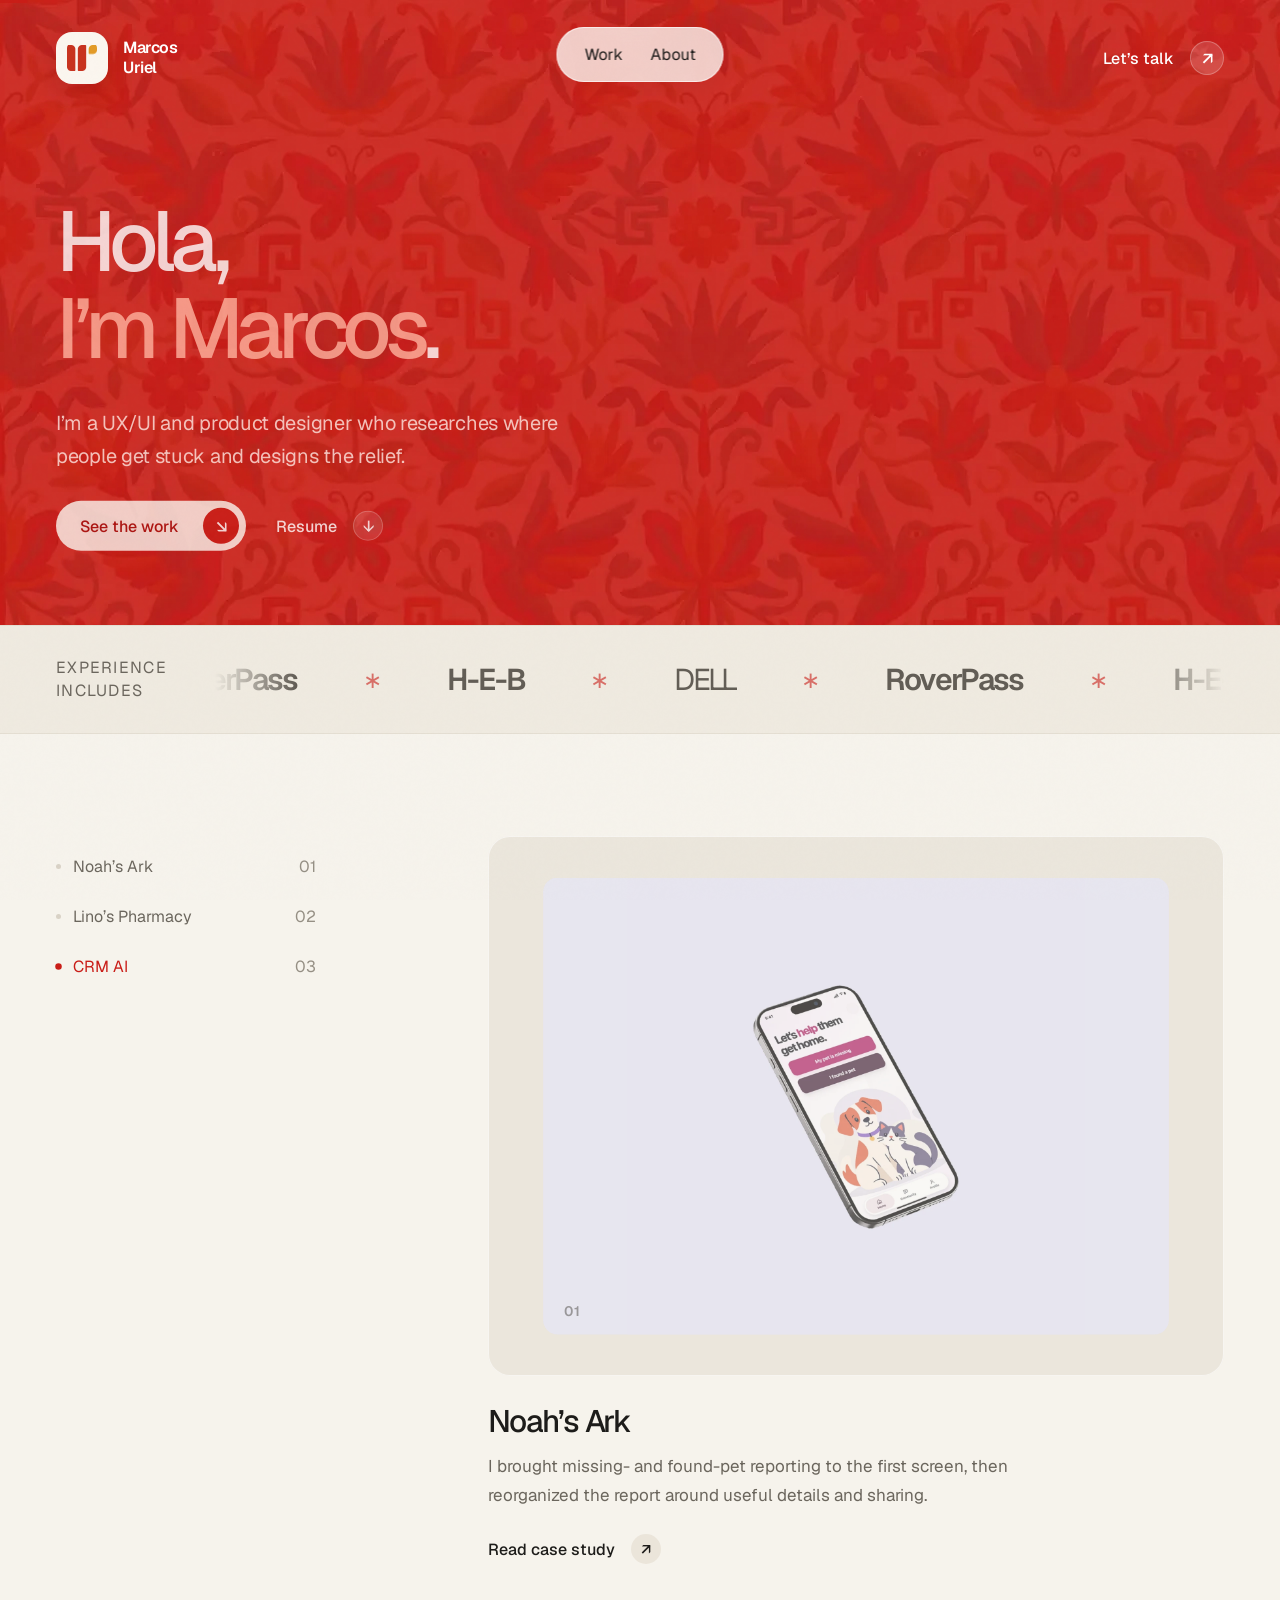
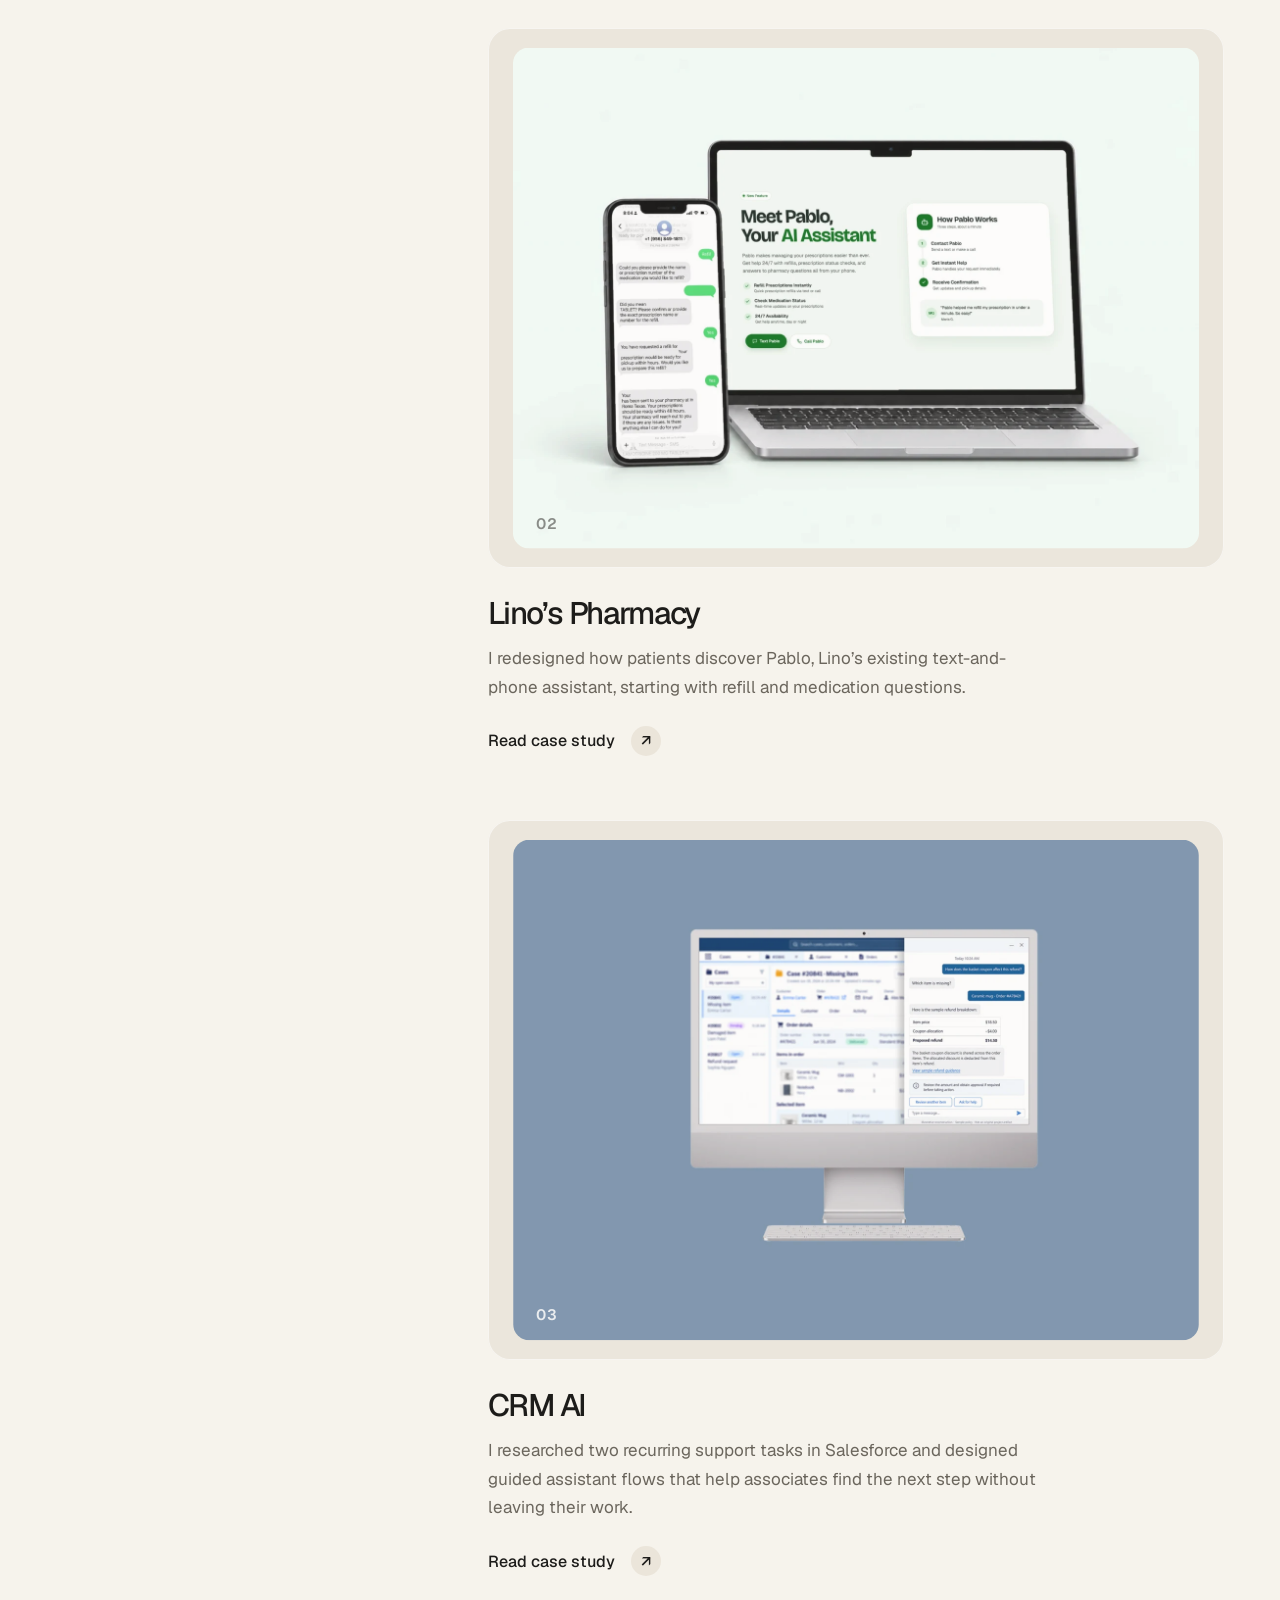
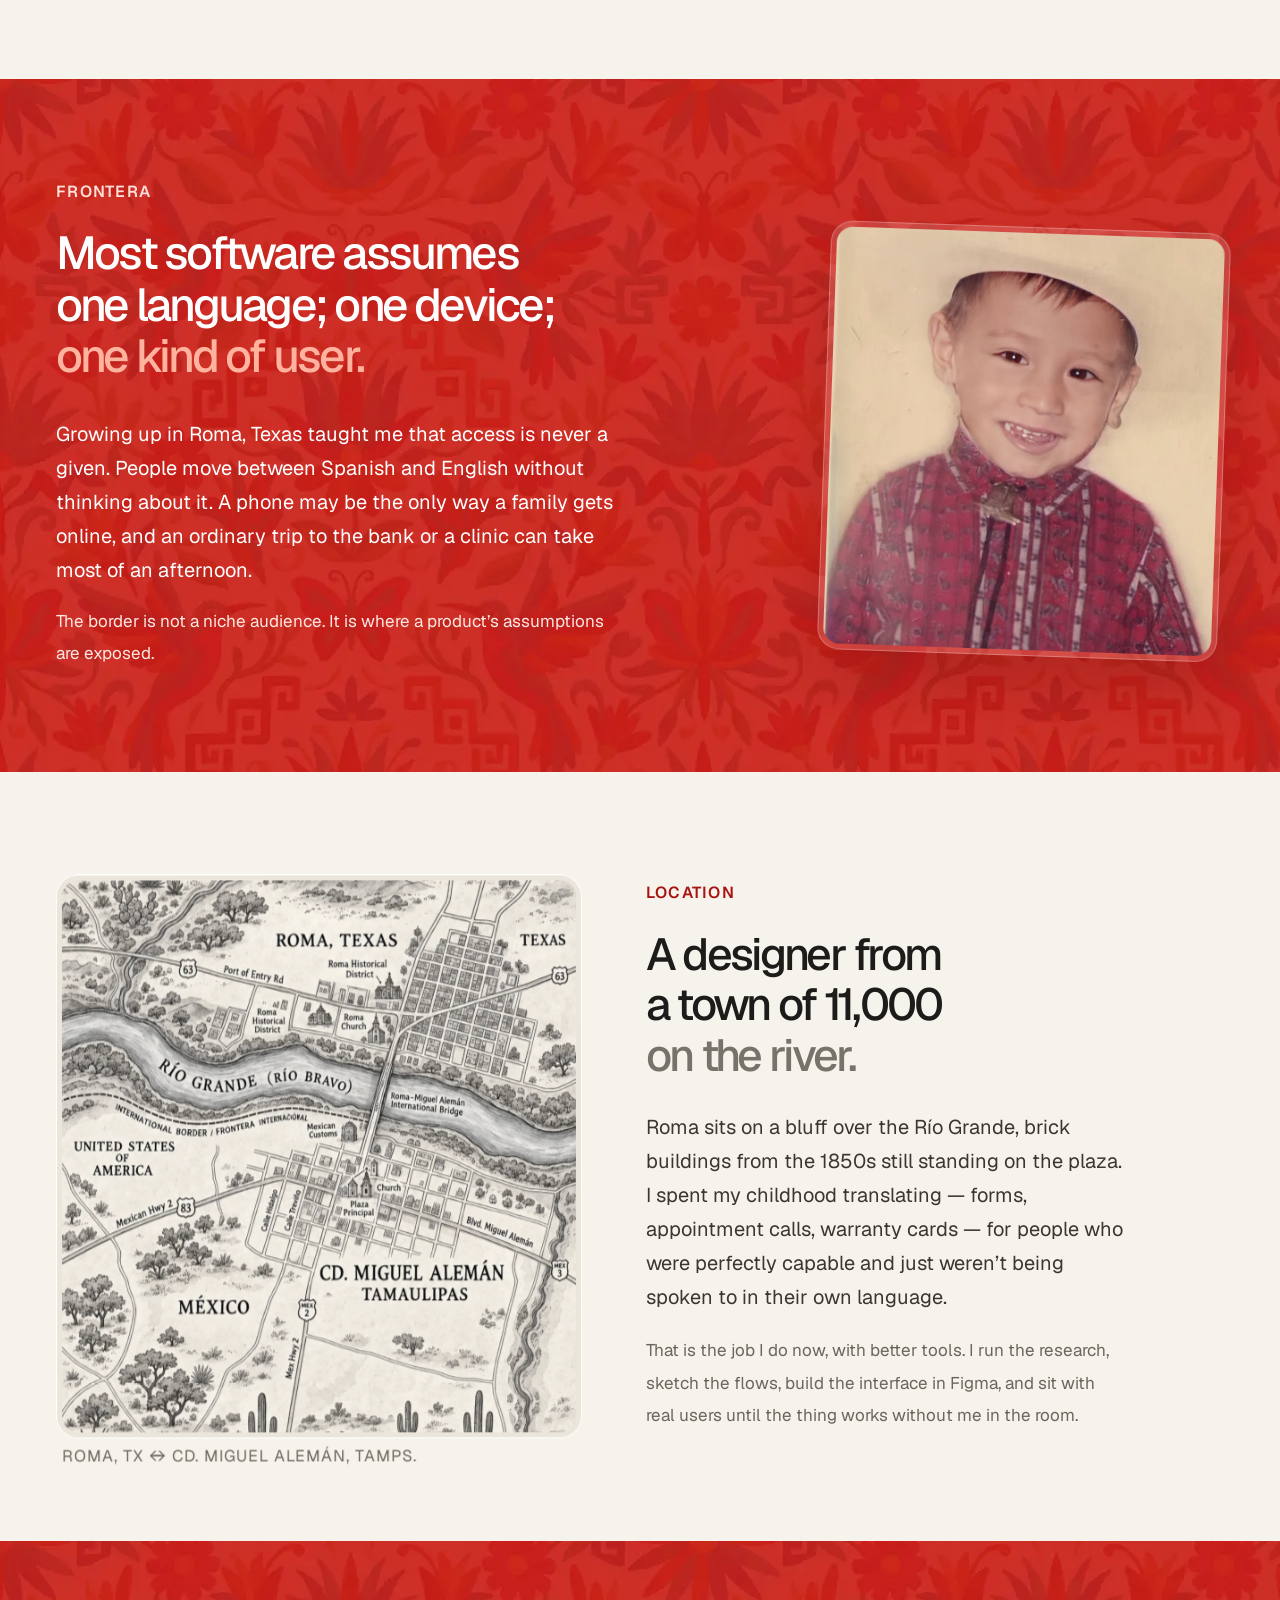
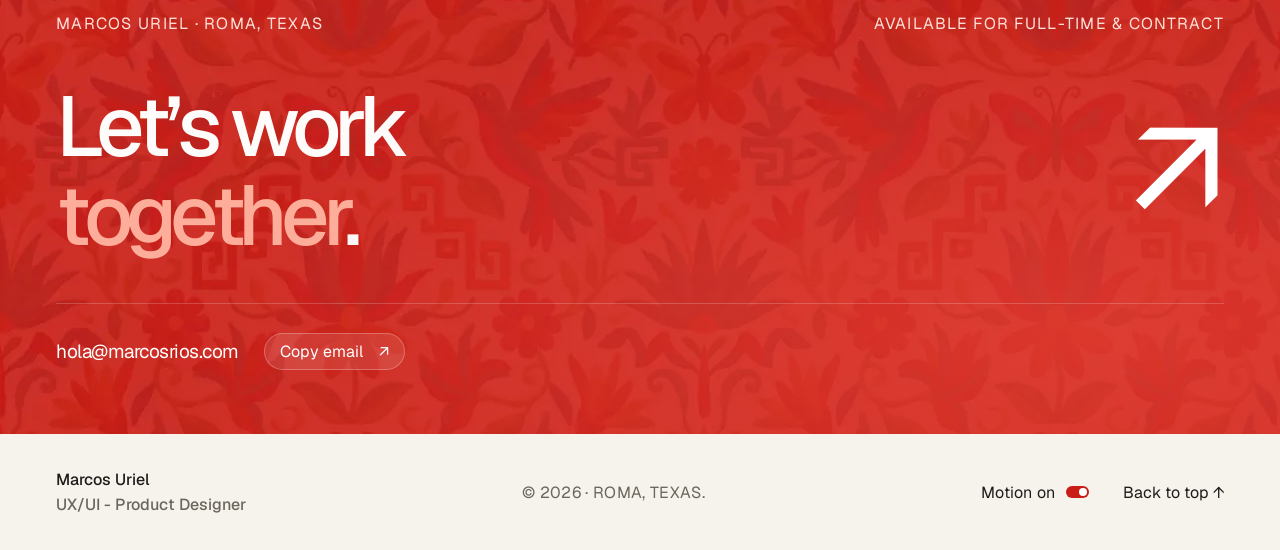
==== index.html @ 4ee8c2ce "Contact: match hero headline size, colors and line reveal Co-Authored-By: Claude Opus 5.5 <noreply@a" ====
<!doctype html>
<html lang="en">
<head>
  <meta charset="utf-8">
  <meta name="viewport" content="width=device-width, initial-scale=1">
  <meta name="description" content="Marcos Uriel is a product designer focused on clarity under pressure, research, and useful digital experiences.">
  <meta name="theme-color" content="#c91d17">
  <meta property="og:type" content="website">
  <meta property="og:title" content="Marcos Uriel — Product Designer">
  <meta property="og:description" content="Marcos Uriel is a product designer focused on clarity under pressure, research, and useful digital experiences.">
  <meta property="og:url" content="https://marcosuriel.com/">
  <meta property="og:image" content="https://marcosuriel.com/assets/logo-mr.png">
  <meta name="twitter:card" content="summary_large_image">
  <link rel="canonical" href="https://marcosuriel.com/">
  <title>Marcos Uriel — Product Designer</title>
  <script>
    // Old links used /?case=slug; send them to the standalone case study pages.
    (function () { var c = new URLSearchParams(location.search).get('case'); if (/^(noahs-ark|linos-pharmacy|crm-ai)$/.test(c || '')) location.replace(c + '.html'); })();
  </script>
  <link rel="icon" href="/favicon.svg" type="image/svg+xml">
    <link rel="icon" href="/favicon-32.png" type="image/png" sizes="32x32">
    <link rel="apple-touch-icon" href="/apple-touch-icon.png">
  <link rel="preload" as="font" href="assets/geist-400.ttf" type="font/ttf" crossorigin>
  <link rel="preload" as="font" href="assets/geist-500.ttf" type="font/ttf" crossorigin>
  <link rel="preload" as="image" href="assets/red-pattern.webp">
  <link rel="stylesheet" href="styles.css?v=22">
  <script defer src="assets/gsap.min.js"></script>
  <script defer src="assets/ScrollTrigger.min.js"></script>
  <script defer src="app.js?v=8"></script>
</head>
<body>
<a class="skip-link" href="#main">Skip to content</a>
<div class="scroll-progress" aria-hidden="true"></div>
<header class="site-header">
  <a class="brand" href="#top" aria-label="Marcos Uriel home"><img class="brand-logo" src="assets/logo-mr.webp" alt="" width="240" height="211"><span class="brand-name">Marcos<br>Uriel</span></a>
  <nav class="nav-island" aria-label="Main navigation">
    <a href="#work">Work<span class="nav-dot"></span></a>
    <a href="#about">About<span class="nav-dot"></span></a>
  </nav>
  <a class="header-contact" href="#contact">Let’s talk <span class="round-icon" aria-hidden="true">↗</span></a>
  <button class="mobile-menu-button" aria-expanded="false" aria-controls="mobile-menu" aria-label="Open navigation"><span></span><span></span></button>
</header>
<dialog id="mobile-menu" class="mobile-menu" aria-label="Navigation">
  <button class="menu-close" aria-label="Close navigation">Close <span aria-hidden="true">×</span></button>
  <nav aria-label="Mobile navigation"><a href="#work">Work.</a><a href="#about">About.</a><a href="#contact">Let’s talk.</a></nav>
  <span class="mobile-menu-caption">Marcos Uriel / UX/UI - Product Designer</span>
</dialog>
<main id="main">
  <section class="hero red-panel" id="top" aria-labelledby="hero-title">
    <div class="hero-inner container">
      <div class="hero-copy">
        <h1 id="hero-title"><span class="line"><span>Hola,</span></span><span class="line"><span>I’m Marcos<span class="title-period">.</span></span></span></h1>
        <div class="hero-intro"><p>I’m a UX/UI and product designer who researches where people get stuck and designs the relief.</p>
          <div class="hero-actions"><a class="pill-button pill-light magnetic" href="#work">See the work <span class="round-icon" aria-hidden="true">↘</span></a><a class="text-link" href="assets/Marcos_Rios_Resume.pdf" download="Marcos_Rios_Resume.pdf">Resume <span class="round-icon" aria-hidden="true">↓</span></a></div>
        </div>
      </div>
    </div>
  </section>

  <div class="experience-strip" aria-label="Experience includes RoverPass, H-E-B, and Dell">
    <span class="strip-caption">EXPERIENCE<br>INCLUDES</span>
    <div class="marquee-window"><div class="marquee-track" aria-hidden="true"><span>RoverPass</span><i>∗</i><span>H-E-B</span><i>∗</i><span class="dell">DELL</span><i>∗</i><span>RoverPass</span><i>∗</i><span>H-E-B</span><i>∗</i><span class="dell">DELL</span><i>∗</i><span>RoverPass</span><i>∗</i><span>H-E-B</span><i>∗</i><span class="dell">DELL</span><i>∗</i></div></div>
  </div>

  <section id="work" class="work-section container" aria-labelledby="work-title">
    <aside class="work-sidebar">
      <h2 id="work-title" class="sr-only">Selected work</h2>
      <nav class="project-index" aria-label="Project index"><a href="#project-noah" data-index="noah" class="is-active"><span class="index-marker"></span>Noah’s Ark<span>01</span></a><a href="#project-lino" data-index="lino"><span class="index-marker"></span>Lino’s Pharmacy<span>02</span></a><a href="#project-crm" data-index="crm"><span class="index-marker"></span>CRM AI<span>03</span></a></nav>
    </aside>
    <div class="project-gallery">
      <article class="project" id="project-noah" data-project="noah">
        <div class="project-shell"><a class="project-visual noah-visual" href="noahs-ark.html" aria-label="Read Noah’s Ark case study"><div class="project-image-wrap"><img src="assets/project-noahs-ark-phone-v2.webp" alt="Noah’s Ark mobile app home screen on a floating phone against a pale lavender background" width="1400" height="1400"></div><span class="project-number" aria-hidden="true">01</span></a></div>
        <div class="project-heading"><div><h3>Noah’s Ark</h3></div></div>
        <p class="project-summary">I brought missing- and found-pet reporting to the first screen, then reorganized the report around useful details and sharing.</p>
        <a class="text-link" href="noahs-ark.html">Read case study <span class="round-icon" aria-hidden="true">↗</span></a>
      </article>
      <article class="project" id="project-lino" data-project="lino">
        <div class="project-shell"><a class="project-visual lino-visual" href="linos-pharmacy.html" aria-label="Read Lino’s Pharmacy case study"><div class="project-image-wrap"><img src="assets/project-linos-pharmacy-thumb-v2.webp" alt="Lino’s Pharmacy Meet Pablo homepage on a laptop beside a text conversation with Pablo on a phone" width="1400" height="1400" loading="lazy"></div><span class="project-number" aria-hidden="true">02</span></a></div>
        <div class="project-heading"><div><h3>Lino’s Pharmacy</h3></div></div>
        <p class="project-summary">I redesigned how patients discover Pablo, Lino’s existing text-and-phone assistant, starting with refill and medication questions.</p>
        <a class="text-link" href="linos-pharmacy.html">Read case study <span class="round-icon" aria-hidden="true">↗</span></a>
      </article>
      <article class="project" id="project-crm" data-project="crm">
        <div class="project-shell"><a class="project-visual crm-visual" href="crm-ai.html" aria-label="Read CRM AI case study"><div class="project-image-wrap"><img src="assets/project-crm-ai-thumb-v2.webp" alt="CRM AI support assistant beside a case workspace on a desktop monitor against a slate blue background" width="1400" height="1400" loading="lazy"></div><span class="project-number" aria-hidden="true">03</span></a></div>
        <div class="project-heading"><div><h3>CRM AI</h3></div></div>
        <p class="project-summary">I researched two recurring support tasks in Salesforce and designed guided assistant flows that help associates find the next step without leaving their work.</p>
        <a class="text-link" href="crm-ai.html">Read case study <span class="round-icon" aria-hidden="true">↗</span></a>
      </article>
    </div>
  </section>


  <section class="frontera-section red-panel" id="frontera" aria-labelledby="frontera-title">
    <div class="container frontera-inner">
      <div class="frontera-copy">
        <p class="eyebrow">FRONTERA</p>
        <h2 id="frontera-title">Most software assumes<br>one language; one device;<br><span class="soft">one kind of user.</span></h2>
        <p class="frontera-lead">Growing up in Roma, Texas taught me that access is never a given. People move between Spanish and English without thinking about it. A phone may be the only way a family gets online, and an ordinary trip to the bank or a clinic can take most of an afternoon.</p>
        <p>The border is not a niche audience. It is where a product’s assumptions are exposed.</p>
      </div>
      <div class="photo-shell frontera-photo"><figure class="photo-frame"><img src="assets/little-uri.webp" alt="Uriel as a child" width="1150" height="1242" loading="lazy"></figure></div>
    </div>
  </section>

  <section class="about-section container" id="about" aria-labelledby="about-title">
    <div class="photo-shell map-shell"><figure class="photo-frame"><img src="assets/roma-map.webp" alt="Illustrated map of Roma, Texas and Ciudad Miguel Alemán divided by the Rio Grande" width="1150" height="1242" loading="lazy"></figure><span class="photo-caption">ROMA, TX ↔ CD. MIGUEL ALEMÁN, TAMPS.</span></div>
    <div class="about-copy"><p class="eyebrow">LOCATION</p><h2 id="about-title">A designer from<br>a town of 11,000<br><span class="muted">on the river.</span></h2><p class="about-lead">Roma sits on a bluff over the Río Grande, brick buildings from the 1850s still standing on the plaza. I spent my childhood translating — forms, appointment calls, warranty cards — for people who were perfectly capable and just weren’t being spoken to in their own language.</p><p>That is the job I do now, with better tools. I run the research, sketch the flows, build the interface in Figma, and sit with real users until the thing works without me in the room.</p></div>
  </section>

  <section class="contact-section red-panel" id="contact" aria-labelledby="contact-title"><div class="container"><div class="contact-top"><p>MARCOS URIEL · ROMA, TEXAS</p><span>AVAILABLE FOR FULL-TIME &amp; CONTRACT</span></div><a class="contact-main" href="mailto:hola@marcosrios.com"><h2 id="contact-title"><span class="line"><span>Let’s work</span></span><span class="line"><span>together<span class="title-period">.</span></span></span></h2><span class="contact-arrow" aria-hidden="true">↗</span></a><div class="contact-bottom"><a href="mailto:hola@marcosrios.com">hola@marcosrios.com</a><button class="copy-email" id="copy-email">Copy email <span aria-hidden="true">↗</span></button><span id="copy-status" role="status"></span></div></div></section>
</main>
<footer class="site-footer container"><a href="#top" class="footer-brand">Marcos Uriel<span>UX/UI - Product Designer</span></a><span>© <span id="year">2026</span> · ROMA, TEXAS.</span><div class="footer-actions"><button id="motion-toggle" aria-pressed="false">Motion <span id="motion-state">on</span><span class="toggle-indicator" aria-hidden="true"></span></button><a href="#top" class="back-top">Back to top ↑</a></div></footer>
</body>
</html>
---- styles.css ----
@font-face{font-family:Geist;src:url('assets/geist-400.ttf') format('truetype');font-weight:400;font-display:swap}
@font-face{font-family:Geist;src:url('assets/geist-500.ttf') format('truetype');font-weight:500;font-display:swap}
@font-face{font-family:Geist;src:url('assets/geist-600.ttf') format('truetype');font-weight:600;font-display:swap}
@font-face{font-family:Geist;src:url('assets/geist-700.ttf') format('truetype');font-weight:700;font-display:swap}

:root{
  --paper:#f6f3ec;--ink:#1d1c1a;--muted:#77726a;--rule:#e1dcd2;
  --red:#c91d17;--red-deep:#a81411;--red-soft:#ffb4a0;--cream:#fbf6ef;
  --ease:cubic-bezier(.22,1,.36,1);
  --layer-nav:20;--layer-overlay:40;--layer-texture:50;
  --space-section:clamp(80px,8vw,128px);--content-max:1200px;--gutter:max(56px,calc((100% - var(--content-max)) / 2))
}

/* Base — type, rhythm, and grain from the blue site */
*{box-sizing:border-box}
html{scroll-behavior:auto;scroll-padding-top:110px}
body{margin:0;background:var(--paper);color:var(--ink);font-family:Geist,sans-serif;font-size:16px;-webkit-font-smoothing:antialiased}
body::after{content:"";position:fixed;inset:0;z-index:var(--layer-texture);pointer-events:none;opacity:.024;background-image:url("data:image/svg+xml,%3Csvg viewBox='0 0 180 180' xmlns='http://www.w3.org/2000/svg'%3E%3Cfilter id='n'%3E%3CfeTurbulence type='fractalNoise' baseFrequency='.92' numOctaves='3' stitchTiles='stitch'/%3E%3C/filter%3E%3Cpath fill='%23000' filter='url(%23n)' opacity='.6' d='M0 0h180v180H0z'/%3E%3C/svg%3E")}
button,a{-webkit-tap-highlight-color:transparent;touch-action:manipulation}
button{font:inherit;color:inherit;cursor:pointer;border:0}
a{color:inherit;text-decoration:none}
img{display:block;max-width:100%;height:auto}
h1,h2,h3,p,figure,ol{margin:0}
h1,h2,h3{font-weight:500}
button:focus-visible,a:focus-visible{outline:3px solid var(--red);outline-offset:6px}
.red-panel button:focus-visible,.red-panel a:focus-visible{outline-color:var(--cream)}
::selection{background:var(--red);color:#fff}
main{overflow-x:hidden;width:100%;max-width:100%}
.container{width:min(100% - 112px,var(--content-max));margin-inline:auto}
.muted{color:var(--muted)}
.accent{color:var(--red)}
.eyebrow{font-size:16px;letter-spacing:.08em;font-weight:600}
.sr-only{position:absolute;width:1px;height:1px;padding:0;margin:-1px;overflow:hidden;clip:rect(0 0 0 0);white-space:nowrap;border:0}
.skip-link{position:fixed;top:12px;left:12px;z-index:60;padding:16px;background:var(--ink);color:#fff;transform:translateY(-180%)}
.skip-link:focus{transform:none}
.scroll-progress{position:fixed;left:0;top:0;height:3px;width:100%;background:var(--red);transform:scaleX(0);transform-origin:0 50%;z-index:var(--layer-nav)}

/* Red texture from the red site */
.red-panel{background-color:var(--red);background-image:url("assets/red-pattern.webp");background-position:top left;background-repeat:repeat;color:#fff}

/* Header */
.site-header{width:100%;padding:32px var(--gutter);position:absolute;top:0;display:flex;align-items:center;justify-content:space-between;z-index:var(--layer-nav);color:#fff}
.brand{display:flex;gap:15px;align-items:center}
.brand-logo{width:52px;height:52px;object-fit:contain;padding:11px;background:var(--cream);border-radius:16px;box-shadow:0 8px 24px #5a0d0a33}
.brand-name{font-size:16px;line-height:1.25;font-weight:600;letter-spacing:-.03em}
.nav-island{position:fixed;top:27px;left:50%;transform:translateX(-50%);display:flex;gap:28px;padding:17px 28px;border-radius:100px;background:#fdfbf6c7;color:var(--ink);backdrop-filter:blur(20px);-webkit-backdrop-filter:blur(20px);box-shadow:inset 0 0 0 1px #fff9,0 4px 24px #1d1c1a0d}
.nav-island a{font-size:16px;position:relative;transition:color .4s var(--ease)}
.nav-island a:hover{color:var(--red)}
.nav-dot{width:3px;height:3px;background:var(--red);position:absolute;bottom:-7px;left:50%;border-radius:50%;transform:scale(0);transition:transform .4s var(--ease)}
.nav-island a:hover .nav-dot{transform:scale(1)}
.header-contact{display:flex;align-items:center;gap:16px;font-size:16px;font-weight:500}
.round-icon{display:inline-flex;align-items:center;justify-content:center;background:#ebe5da;color:var(--ink);border-radius:50%;width:34px;height:34px;font-size:18px;transition:transform .5s var(--ease),background .4s var(--ease)}
.header-contact .round-icon{background:#ffffff26;color:#fff;box-shadow:inset 0 0 0 1px #ffffff40}
.header-contact:hover .round-icon,.text-link:hover .round-icon{transform:rotate(45deg);background:#f7d3c8;color:var(--ink)}
.mobile-menu-button{display:none}
.mobile-menu{background:var(--paper);color:var(--ink);border:0;width:100%;height:100dvh;max-width:100%;max-height:100%;margin:0;padding:28px}
.mobile-menu::backdrop{background:#1d1c1a80}
.mobile-menu nav{display:flex;flex-direction:column;gap:24px;margin-top:14vh}
.mobile-menu nav a{font-size:clamp(32px,8vw,70px);letter-spacing:-.06em}
.menu-close{display:flex;align-items:center;gap:20px;margin-left:auto;background:transparent}
.menu-close span{font-size:32px}
.mobile-menu-caption{position:absolute;bottom:36px;font-size:16px}

/* Hero — red site's photo and copy, blue site's type and motion */
.hero{position:relative;display:flex;align-items:center;overflow:hidden;isolation:isolate}
/* Square framed portrait — same translucent shell as the Frontera photo */
.hero-inner{padding-top:176px;padding-bottom:96px}
.hero-copy{position:relative;max-width:760px}
h1{font-size:clamp(58px,6.6vw,108px);font-weight:500;letter-spacing:-.075em;line-height:1.025}
.line{display:block;overflow:hidden;padding-right:.12em;margin-right:-.12em;padding-bottom:.1em;margin-bottom:-.1em}
.line>span{display:block;white-space:nowrap}
.line:nth-child(2){color:var(--red-soft)}
.title-period{color:#fff}
.hero-intro{margin-top:36px;max-width:520px}
.hero-intro p{font-size:20px;line-height:1.65;color:#ffe9e3;letter-spacing:-.015em}
.hero-actions{display:flex;align-items:center;flex-wrap:wrap;gap:12px 30px;margin-top:28px}
.hero-actions .text-link{margin-top:0;color:#fff}
.hero-actions .text-link .round-icon{background:#ffffff26;color:#fff;box-shadow:inset 0 0 0 1px #ffffff40}
.pill-button{display:inline-flex;gap:24px;align-items:center;padding:7px 7px 7px 24px;background:var(--ink);color:#fff;border-radius:100px;font-size:16px;font-weight:500;min-height:50px;transition:background .5s var(--ease),color .5s var(--ease)}
.pill-button .round-icon{background:#fff;color:var(--ink);width:36px;height:36px}
.pill-button:hover{background:var(--red)}
.pill-button:hover .round-icon{transform:rotate(-45deg)}
.pill-button:active{scale:.98}
.pill-light{background:var(--cream);color:var(--red-deep)}
.pill-light .round-icon{background:var(--red);color:#fff}
.pill-light:hover{background:var(--ink);color:#fff}

/* Experience strip */
.experience-strip{padding:32px var(--gutter);display:flex;align-items:center;gap:48px;background:#efeae0;box-shadow:inset 0 1px #e4ded2,inset 0 -1px #e4ded2}
.strip-caption{font-size:16px;line-height:1.4;letter-spacing:.08em;color:#6b665d;white-space:nowrap}
.marquee-window{overflow:hidden;mask-image:linear-gradient(90deg,transparent,#000 8%,#000 92%,transparent);-webkit-mask-image:linear-gradient(90deg,transparent,#000 8%,#000 92%,transparent);width:100%}
.marquee-track{padding-right:65px;display:flex;align-items:center;gap:65px;width:max-content}
.marquee-track>span{font-size:30px;font-weight:600;letter-spacing:-.055em;color:#625d55}
.marquee-track>i{font-style:normal;color:var(--red);opacity:.6;font-size:23px}
.marquee-track .dell{font-weight:400;letter-spacing:-.09em}

/* Work — pinned sidebar and scrubbed project cards */
.work-section{padding-block:var(--space-section);display:grid;grid-template-columns:minmax(0,1fr) minmax(0,2fr);gap:64px;position:relative;align-items:start}
.work-sidebar{padding-top:8px;position:relative;align-self:start}
.work-sidebar .eyebrow{color:var(--red-deep)}
.work-sidebar h2{font-size:clamp(32px,3.2vw,52px);letter-spacing:-.06em;line-height:1.1;margin-top:24px}
.project-index{margin-top:0;display:flex;flex-direction:column;gap:5px;max-width:260px}
.project-index a{display:flex;align-items:center;gap:12px;color:#6b665d;font-size:16px;padding:12px 0;transition:color .4s var(--ease)}
.project-index a>span:last-child{margin-left:auto;font-size:16px;color:#958f84}
.index-marker{width:5px;height:5px;border-radius:50%;background:#d9d2c6;transition:background .4s var(--ease),transform .5s var(--ease)}
.project-index a.is-active{color:var(--red)}
.project-index a.is-active .index-marker{background:var(--red);transform:scale(1.3)}
.project-index a:hover{color:var(--red)}
.project-gallery{min-width:0}
.project{margin-bottom:64px;scroll-margin-top:105px}
.project:last-child{margin-bottom:0}
.project-shell{padding:5px;background:#ebe6dc;border-radius:22px;box-shadow:inset 0 0 0 1px #fff9;overflow:hidden}
.project-visual{width:100%;position:relative;display:block;aspect-ratio:1.37;border-radius:17px;overflow:hidden}
.project-image-wrap{width:100%;height:100%;transition:transform 1.2s var(--ease)}
.project-image-wrap>img{width:100%;height:100%;object-fit:cover}
.project-visual:hover .project-image-wrap{transform:scale(1.045)}
.noah-visual{background:#e6e5f7}
.noah-visual .project-image-wrap>img{object-fit:contain}
.lino-visual{background:#f2fcf6}
.crm-visual{background:#738da9}
.crm-visual .project-number{color:#fff;opacity:.85}
.project-number{position:absolute;left:24px;bottom:16px;font-size:16px;font-weight:600;letter-spacing:.06em;color:var(--ink);opacity:.55}
.project-heading{display:flex;justify-content:space-between;align-items:center;margin-top:25px}
.project-heading h3{font-size:31px;letter-spacing:-.055em}
.project-summary{font-size:17px;color:#6b665d;margin-top:11px;line-height:1.7;max-width:560px}
.text-link{display:inline-flex;align-items:center;gap:16px;font-size:16px;font-weight:500;margin-top:24px}
.text-link .round-icon{width:30px;height:30px;font-size:16px}

/* Frontera — red texture, editorial split */
.frontera-section{padding-block:var(--space-section)}
.frontera-inner{display:grid;grid-template-columns:1fr minmax(256px,400px);gap:64px;align-items:center}
.frontera-copy .eyebrow{color:#ffe0d8}
.frontera-copy h2{font-size:clamp(35px,3.6vw,58px);letter-spacing:-.06em;line-height:1.12;margin-top:26px;margin-bottom:34px}
.frontera-copy .soft{color:var(--red-soft)}
.frontera-copy p:not(.eyebrow){font-size:17px;line-height:1.9;color:#ffe9e3;max-width:560px;margin-top:18px}
.frontera-copy p.frontera-lead{font-size:20px;line-height:1.7;color:#fff}
.photo-shell{width:100%;position:relative;padding:6px;background:#ebe6dc;border-radius:22px;box-shadow:inset 0 0 0 1px #fff}
.frontera-photo{background:#ffffff26;box-shadow:inset 0 0 0 1px #ffffff40,0 30px 60px #5a0d0a40;transform:rotate(2deg)}
.photo-frame{overflow:hidden;border-radius:16px}
.photo-frame>img{width:100%;aspect-ratio:.93;object-fit:cover;transition:transform 1.2s var(--ease)}
.photo-shell:hover .photo-frame>img{transform:scale(1.04)}
.photo-caption{display:block;font-size:16px;letter-spacing:.06em;color:#6b665d;position:absolute;bottom:-28px;left:6px}

/* About */
.about-section{padding-block:var(--space-section);display:grid;grid-template-columns:minmax(0,1fr) minmax(0,1.1fr);align-items:center;gap:64px}
.map-shell{max-width:560px}
.about-copy .eyebrow{color:var(--red-deep)}
.about-copy h2{font-size:clamp(35px,3.5vw,54px);letter-spacing:-.06em;line-height:1.13;margin-top:26px;margin-bottom:30px}
.about-copy p:not(.eyebrow){color:#6b665d;font-size:17px;line-height:1.9;margin-top:20px;max-width:480px}
.about-copy p.about-lead{color:#3a3631;font-size:20px;line-height:1.7}

/* Contact — blue layout on red texture */
.contact-section{padding-top:72px;padding-bottom:64px;position:relative;overflow:hidden}
.contact-section::before{content:"";position:absolute;inset:0;background:radial-gradient(ellipse at 85% 80%,#e8463a99 0,transparent 60%);pointer-events:none}
.contact-section>.container{position:relative}
.contact-top{display:flex;justify-content:space-between;align-items:center;gap:24px;font-size:16px;letter-spacing:.08em;color:#ffe0d8}
.contact-main{display:flex;justify-content:space-between;align-items:center;padding-top:48px;padding-bottom:48px}
.contact-main h2{font-size:clamp(58px,6.6vw,108px);font-weight:500;letter-spacing:-.075em;line-height:1.025}
.contact-arrow{font-size:clamp(88px,12vw,200px);font-weight:400;line-height:1;transition:transform .9s var(--ease)}
.contact-main:hover .contact-arrow{transform:translate(18px,-18px)}
.contact-bottom{display:flex;align-items:center;gap:25px;padding-top:30px;box-shadow:inset 0 1px #ffffff30}
.contact-bottom>a{font-size:19px;letter-spacing:-.025em}
.copy-email{padding:8px 16px;border-radius:100px;background:#ffffff1a;color:#fff;box-shadow:inset 0 0 0 1px #ffffff40;font-size:16px;transition:background .4s var(--ease)}
.copy-email:hover{background:#ffffff33}
.copy-email>span{margin-left:12px}
#copy-status{font-size:16px;color:#ffe9e3}

/* Footer */
.site-footer{padding-block:35px;display:flex;align-items:center;justify-content:space-between;gap:24px}
.footer-brand{font-size:16px;font-weight:500}
.footer-brand span{display:block;font-size:16px;color:#6b665d;margin-top:4px}
.site-footer>span{font-size:16px;color:#6b665d;letter-spacing:.02em}
.footer-actions{display:flex;align-items:center;gap:34px}
.footer-actions button,.back-top{font-size:16px;background:transparent}
.footer-actions button{display:flex;gap:5px;align-items:center;padding:12px 0;min-height:44px}
.toggle-indicator{width:23px;height:12px;border-radius:20px;background:var(--red);margin-left:6px;position:relative;transition:background .4s var(--ease)}
.toggle-indicator::after{content:"";width:8px;height:8px;position:absolute;top:2px;right:2px;border-radius:50%;background:#fff;transition:transform .4s var(--ease)}
.motion-off .toggle-indicator{background:#958f84}
.motion-off .toggle-indicator::after{transform:translateX(-11px)}
.dialog-open{overflow:hidden}

@media(max-width:1100px){
  .container{width:calc(100% - 72px)}
  .site-header{padding-inline:36px}
  .hero-inner{padding-top:168px;padding-bottom:88px}
  .hero-intro p{font-size:19px}
  .experience-strip{padding-inline:36px;gap:40px}
  .marquee-track{gap:45px;padding-right:45px}
  .work-section{gap:48px}
  .work-sidebar h2{font-size:36px}
  .project-heading h3{font-size:28px}
  .about-section{gap:48px}
}
@media(max-width:850px){
  .nav-island{gap:20px;padding:16px 24px}
  .header-contact{gap:12px}
  .brand-name{display:none}
  .hero h1,.contact-main h2{font-size:7.4vw}
  .hero-intro p{font-size:18px}
  .work-section{grid-template-columns:1fr;gap:0}
  .work-sidebar h2{font-size:46px}
  .project-index{display:none}
  .project-gallery{display:grid;grid-template-columns:1fr 1fr;gap:55px 22px}
  .project{margin-bottom:0}
  .project-visual{aspect-ratio:1.1}
  .project-heading h3{font-size:24px}
  .project-summary{font-size:16px}
  .frontera-inner{grid-template-columns:1fr 38%;gap:40px}
  .about-copy h2{font-size:35px}
  .about-copy p.about-lead{font-size:18px}
  .about-copy p:not(.eyebrow){font-size:16px}
  .footer-actions{gap:20px}
}
@media(max-width:640px){
  :root{--space-section:80px}
  .container{width:calc(100% - 40px)}
  html{scroll-padding-top:80px}
  .site-header{padding:24px 20px}
  .brand-logo{width:44px;height:44px;padding:9px;border-radius:14px}
  .brand-name{display:block}
  .nav-island,.header-contact{display:none}
  .mobile-menu-button{display:flex;flex-direction:column;justify-content:center;gap:5px;background:var(--cream);border-radius:50%;width:44px;height:44px;align-items:center}
  .mobile-menu-button span{height:1px;width:17px;background:var(--ink)}
  .hero{flex-direction:column;align-items:stretch}
  .hero-inner{padding-top:136px;padding-bottom:80px}
  .hero-copy{max-width:none}
  .hero h1{font-size:clamp(46px,13vw,74px);letter-spacing:-.07em;line-height:1.04}
  .hero-intro{margin-top:24px}
  .hero-intro p{font-size:18px;line-height:1.6}
  .pill-button{min-height:48px}
  .experience-strip{padding:24px 20px;gap:24px}
  .marquee-track{gap:32px;padding-right:32px}
  .marquee-track>span{font-size:24px}
  .marquee-track>i{font-size:17px}
  .work-section{gap:0}
  .work-sidebar h2{font-size:40px;margin-top:20px}
  .project-gallery{display:flex;flex-direction:column;gap:56px}
  .project-visual{aspect-ratio:1.2;border-radius:14px}
  .project-shell{padding:4px;border-radius:18px}
  .project-heading{margin-top:19px}
  .project-heading h3{font-size:28px}
  .project-summary{font-size:16px}
  .frontera-inner{grid-template-columns:1fr;gap:56px}
  .frontera-photo{max-width:320px;width:86%;margin-inline:auto}
  .frontera-copy h2{font-size:clamp(30px,8.4vw,40px)}
  .frontera-copy p.frontera-lead{font-size:18px}
  .about-section{display:flex;flex-direction:column;gap:64px;align-items:stretch}
  .map-shell{max-width:380px;margin-inline:auto}
  .about-copy h2{font-size:36px;margin-top:22px}
  .about-copy p.about-lead{font-size:18px}
  .about-copy p:not(.eyebrow){font-size:16px}
  .contact-section{padding-top:44px;padding-bottom:40px}
  .contact-top{flex-direction:column;align-items:flex-start;gap:8px}
  .contact-main{padding-block:40px}
  .contact-main h2{font-size:clamp(46px,13vw,74px);letter-spacing:-.07em;line-height:1.04}
  .contact-arrow{font-size:72px}
  .contact-bottom{gap:13px;flex-wrap:wrap;padding-top:24px}
  .contact-bottom>a{font-size:16px}
  #copy-status{width:100%}
  .site-footer{flex-wrap:wrap;padding-block:28px;gap:26px}
  .footer-actions{width:100%;justify-content:space-between}
}
@media(prefers-reduced-motion:reduce){html{scroll-behavior:auto}*,*::before,*::after{animation:none!important;transition:none!important}}
.motion-off{scroll-behavior:auto}
.motion-off *{transition:none!important;animation:none!important}
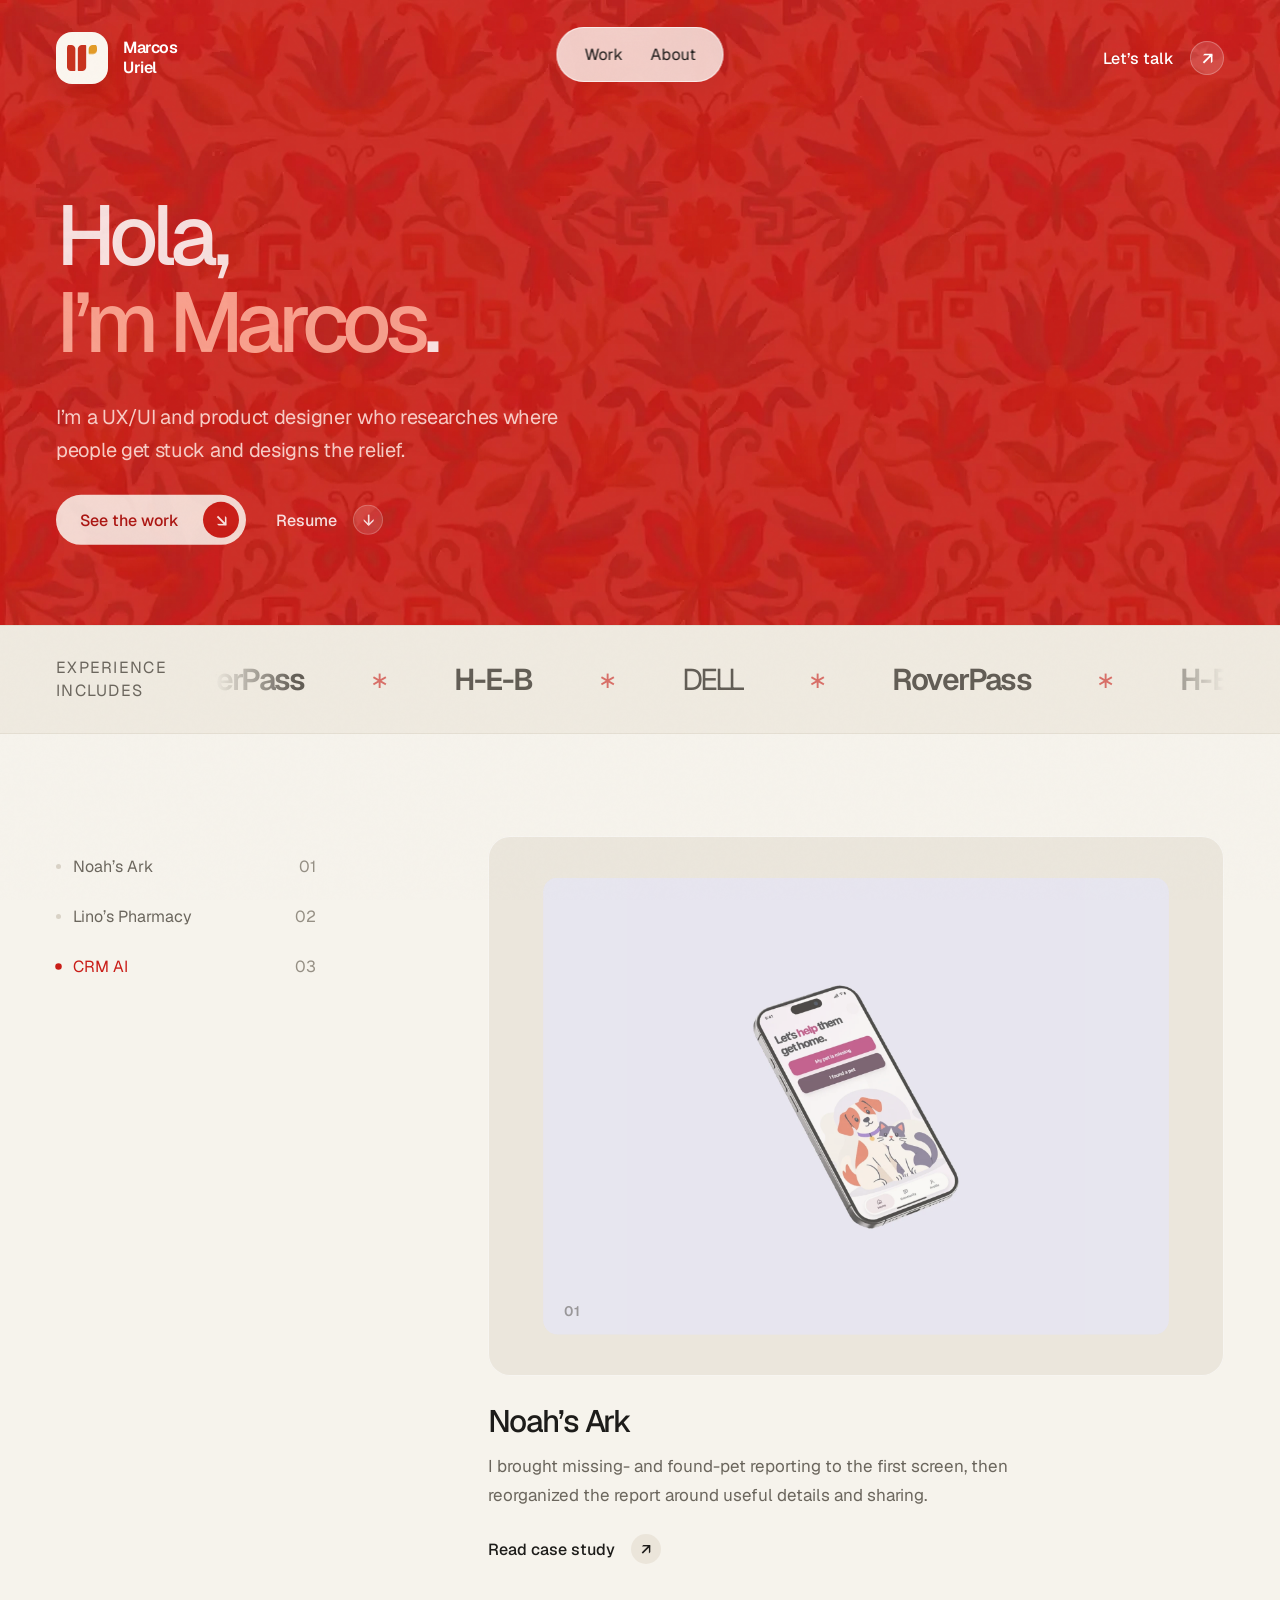
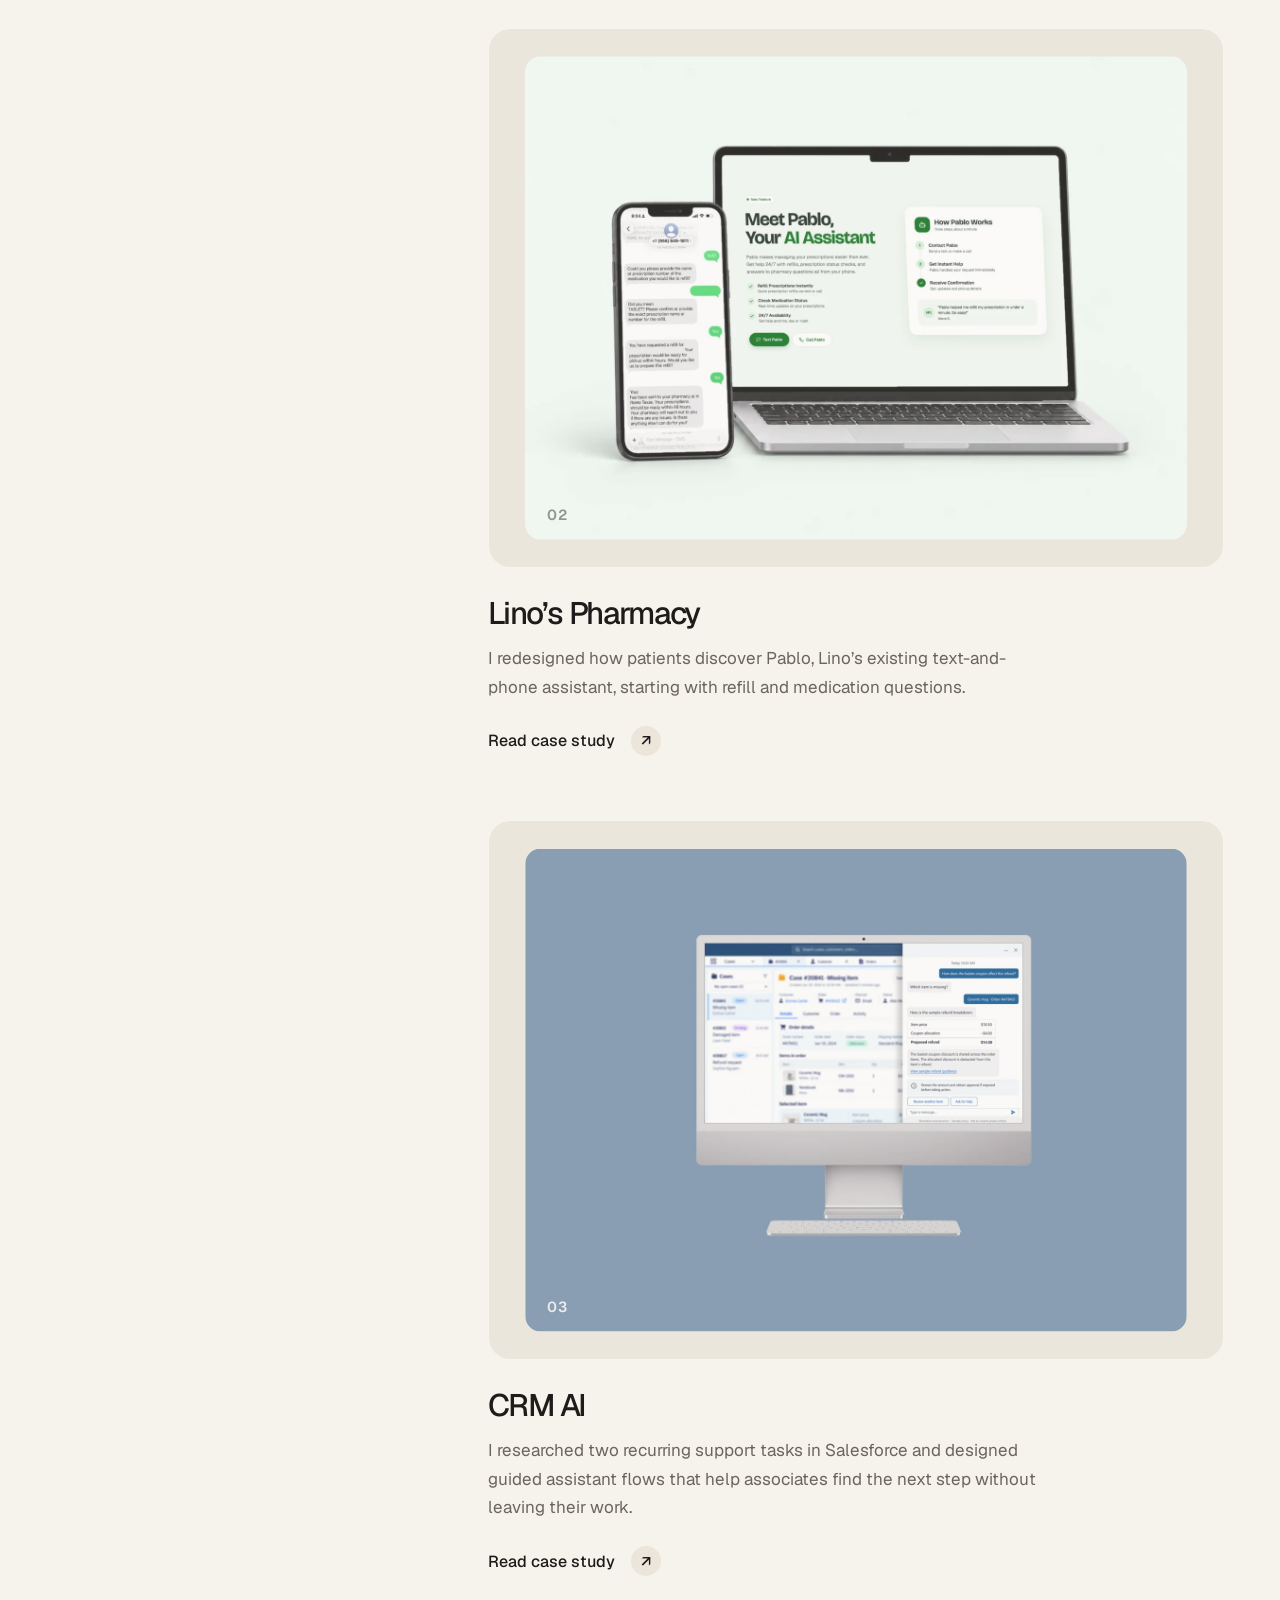
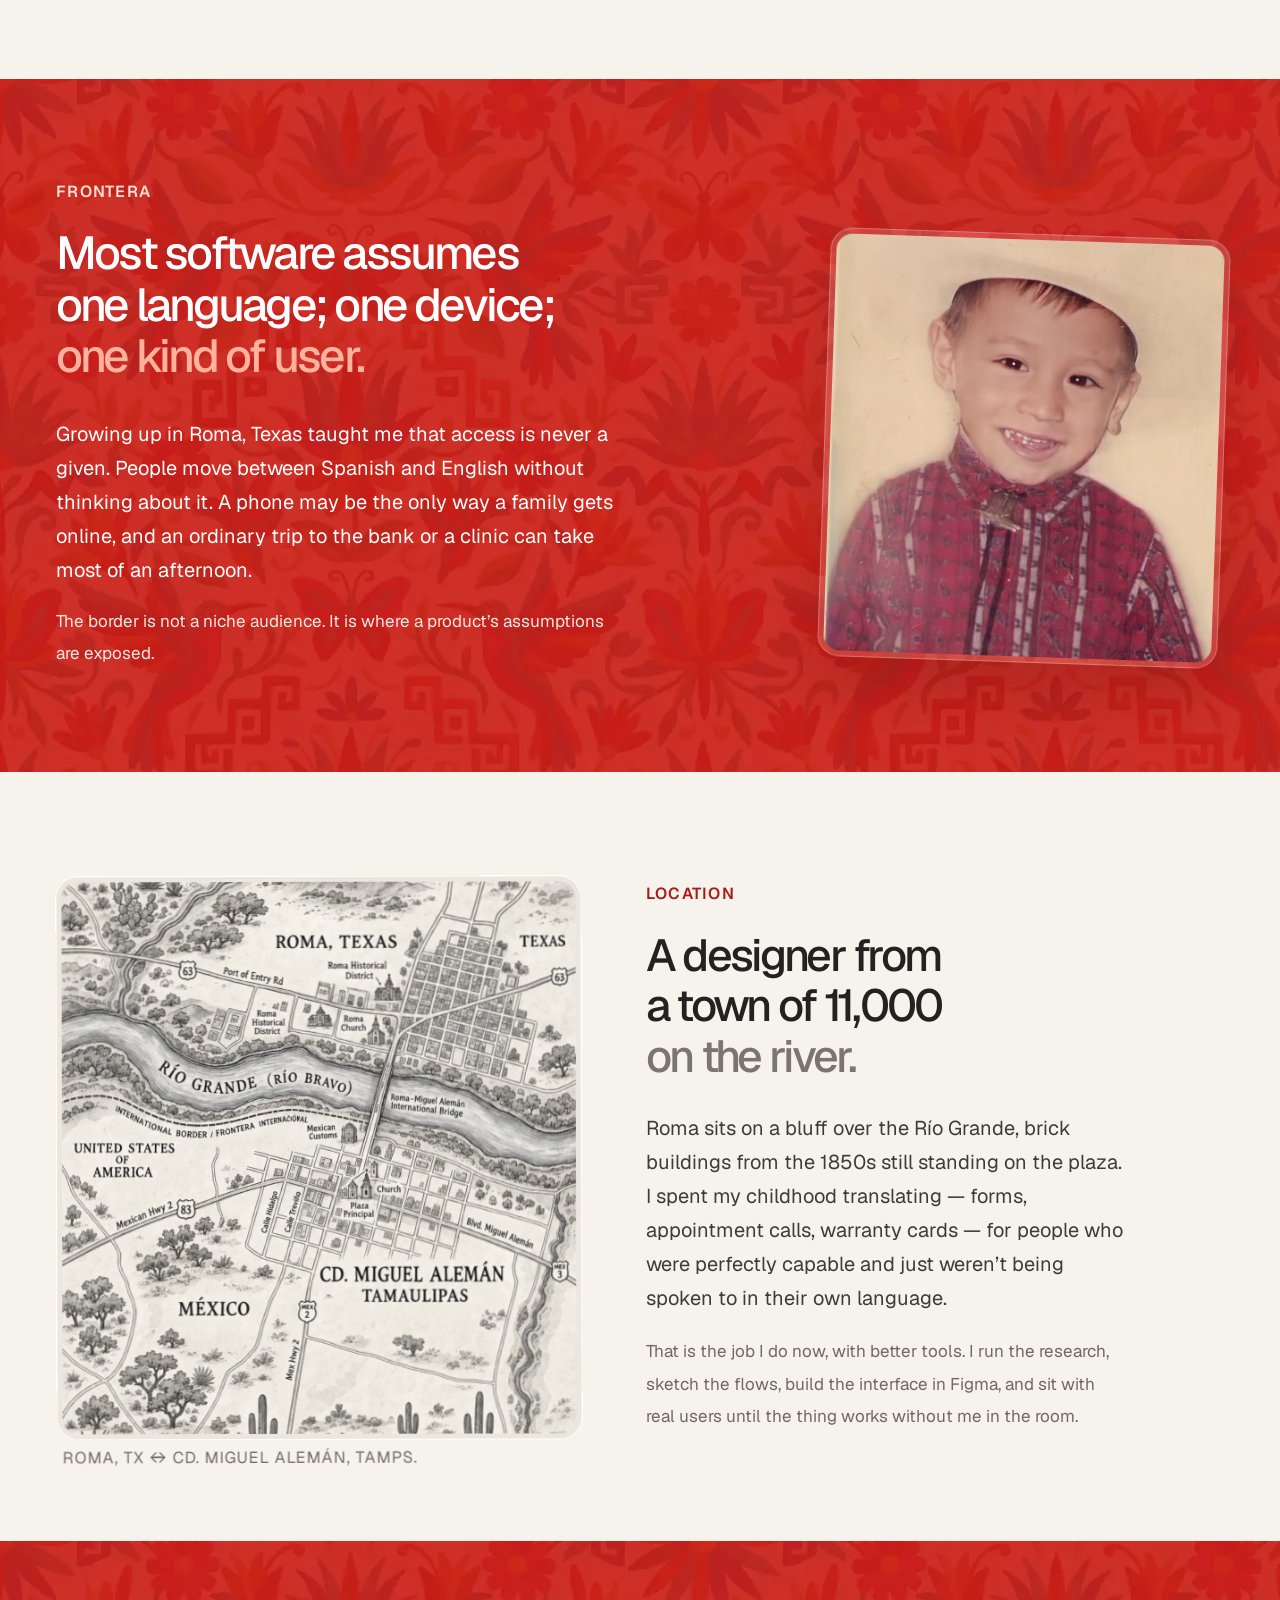
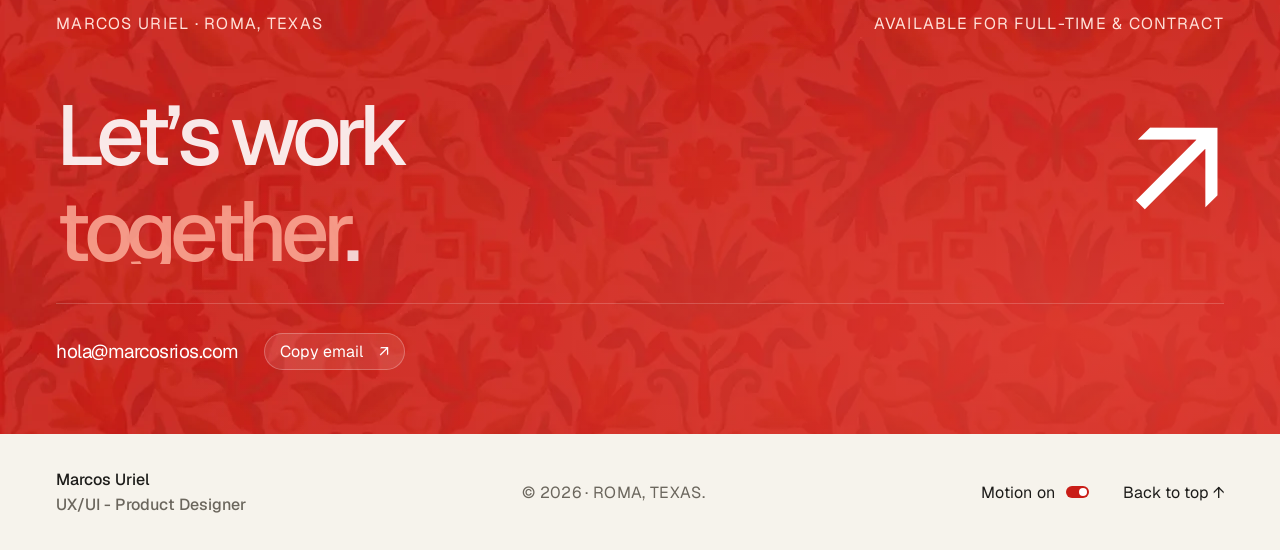
==== commit 592e359b: "Point About links to the Frontera section Co-Authored-By: Claude Opus 5.5 <noreply@anthropic.com>" ====
--- a/index.html
+++ b/index.html
@@ -35,14 +35,14 @@
   <a class="brand" href="#top" aria-label="Marcos Uriel home"><img class="brand-logo" src="assets/logo-mr.webp" alt="" width="240" height="211"><span class="brand-name">Marcos<br>Uriel</span></a>
   <nav class="nav-island" aria-label="Main navigation">
     <a href="#work">Work<span class="nav-dot"></span></a>
-    <a href="#about">About<span class="nav-dot"></span></a>
+    <a href="#frontera">About<span class="nav-dot"></span></a>
   </nav>
   <a class="header-contact" href="#contact">Let’s talk <span class="round-icon" aria-hidden="true">↗</span></a>
   <button class="mobile-menu-button" aria-expanded="false" aria-controls="mobile-menu" aria-label="Open navigation"><span></span><span></span></button>
 </header>
 <dialog id="mobile-menu" class="mobile-menu" aria-label="Navigation">
   <button class="menu-close" aria-label="Close navigation">Close <span aria-hidden="true">×</span></button>
-  <nav aria-label="Mobile navigation"><a href="#work">Work.</a><a href="#about">About.</a><a href="#contact">Let’s talk.</a></nav>
+  <nav aria-label="Mobile navigation"><a href="#work">Work.</a><a href="#frontera">About.</a><a href="#contact">Let’s talk.</a></nav>
   <span class="mobile-menu-caption">Marcos Uriel / UX/UI - Product Designer</span>
 </dialog>
 <main id="main">
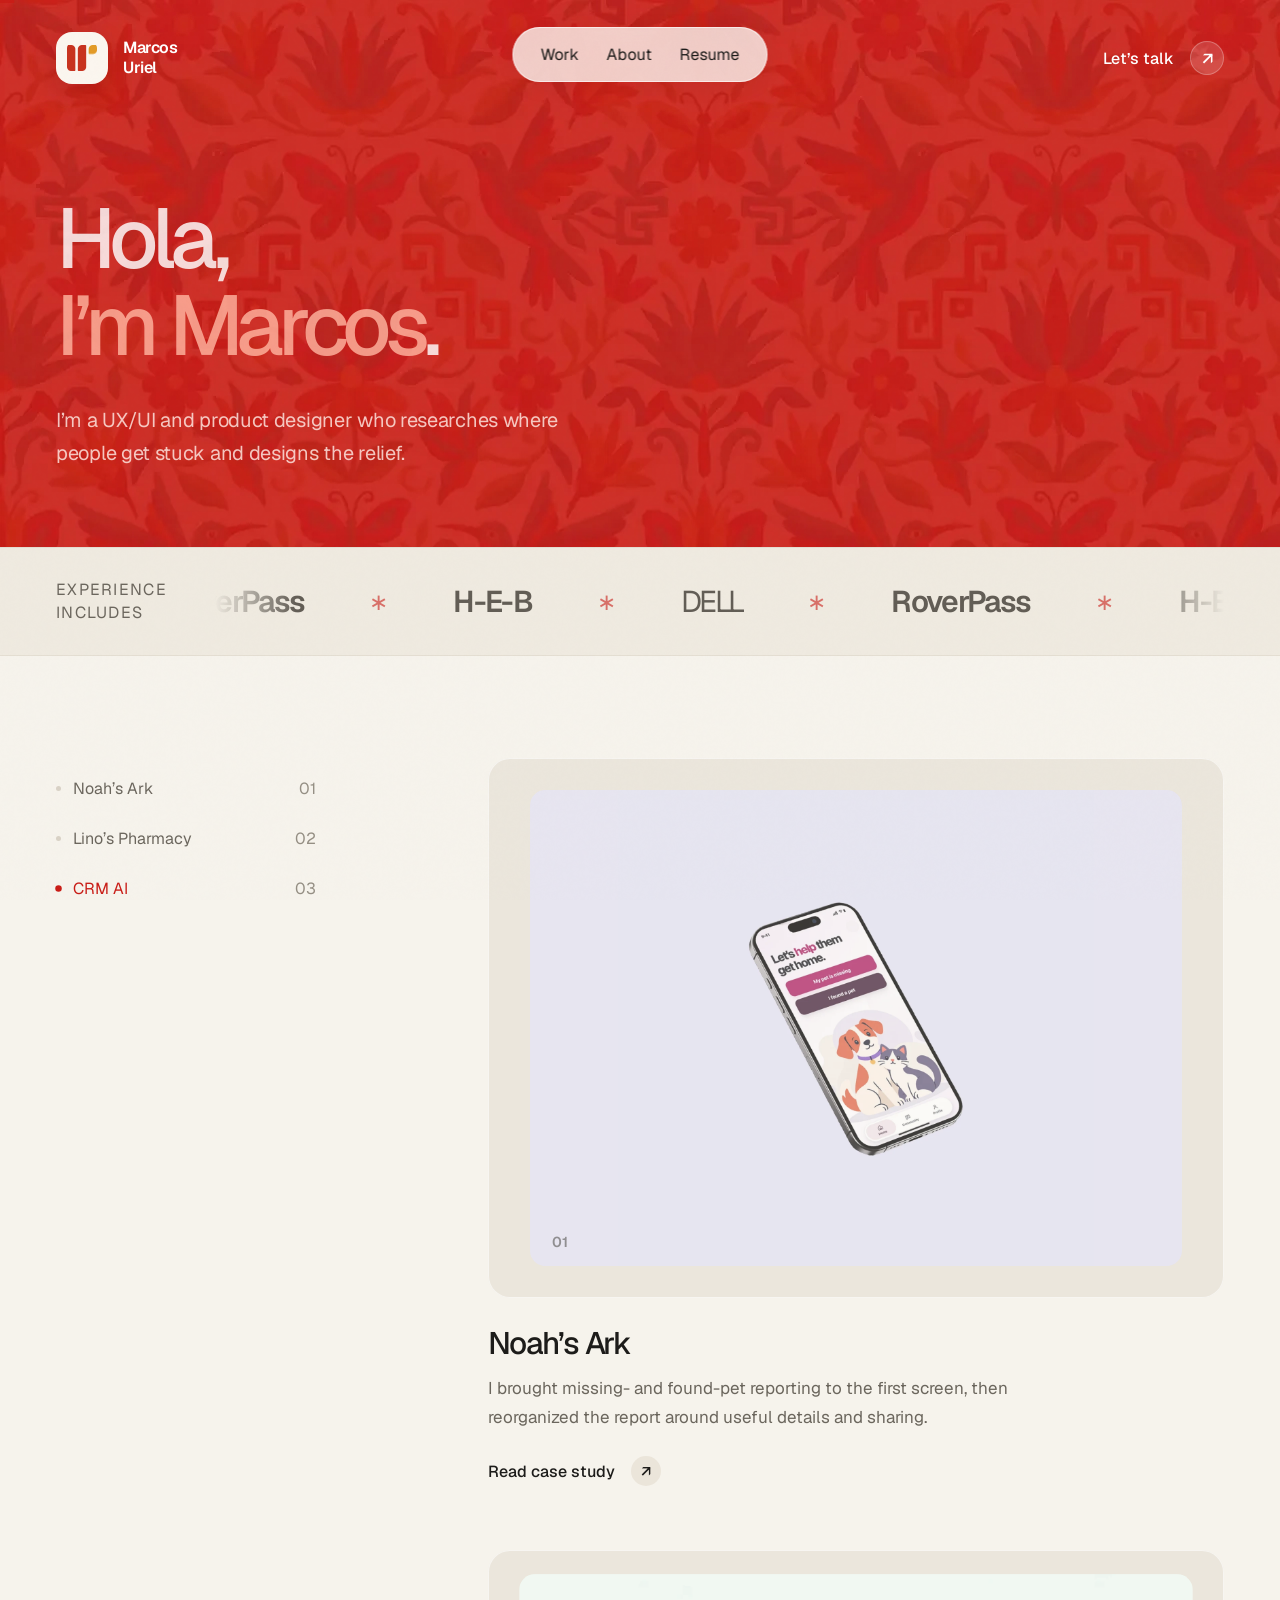
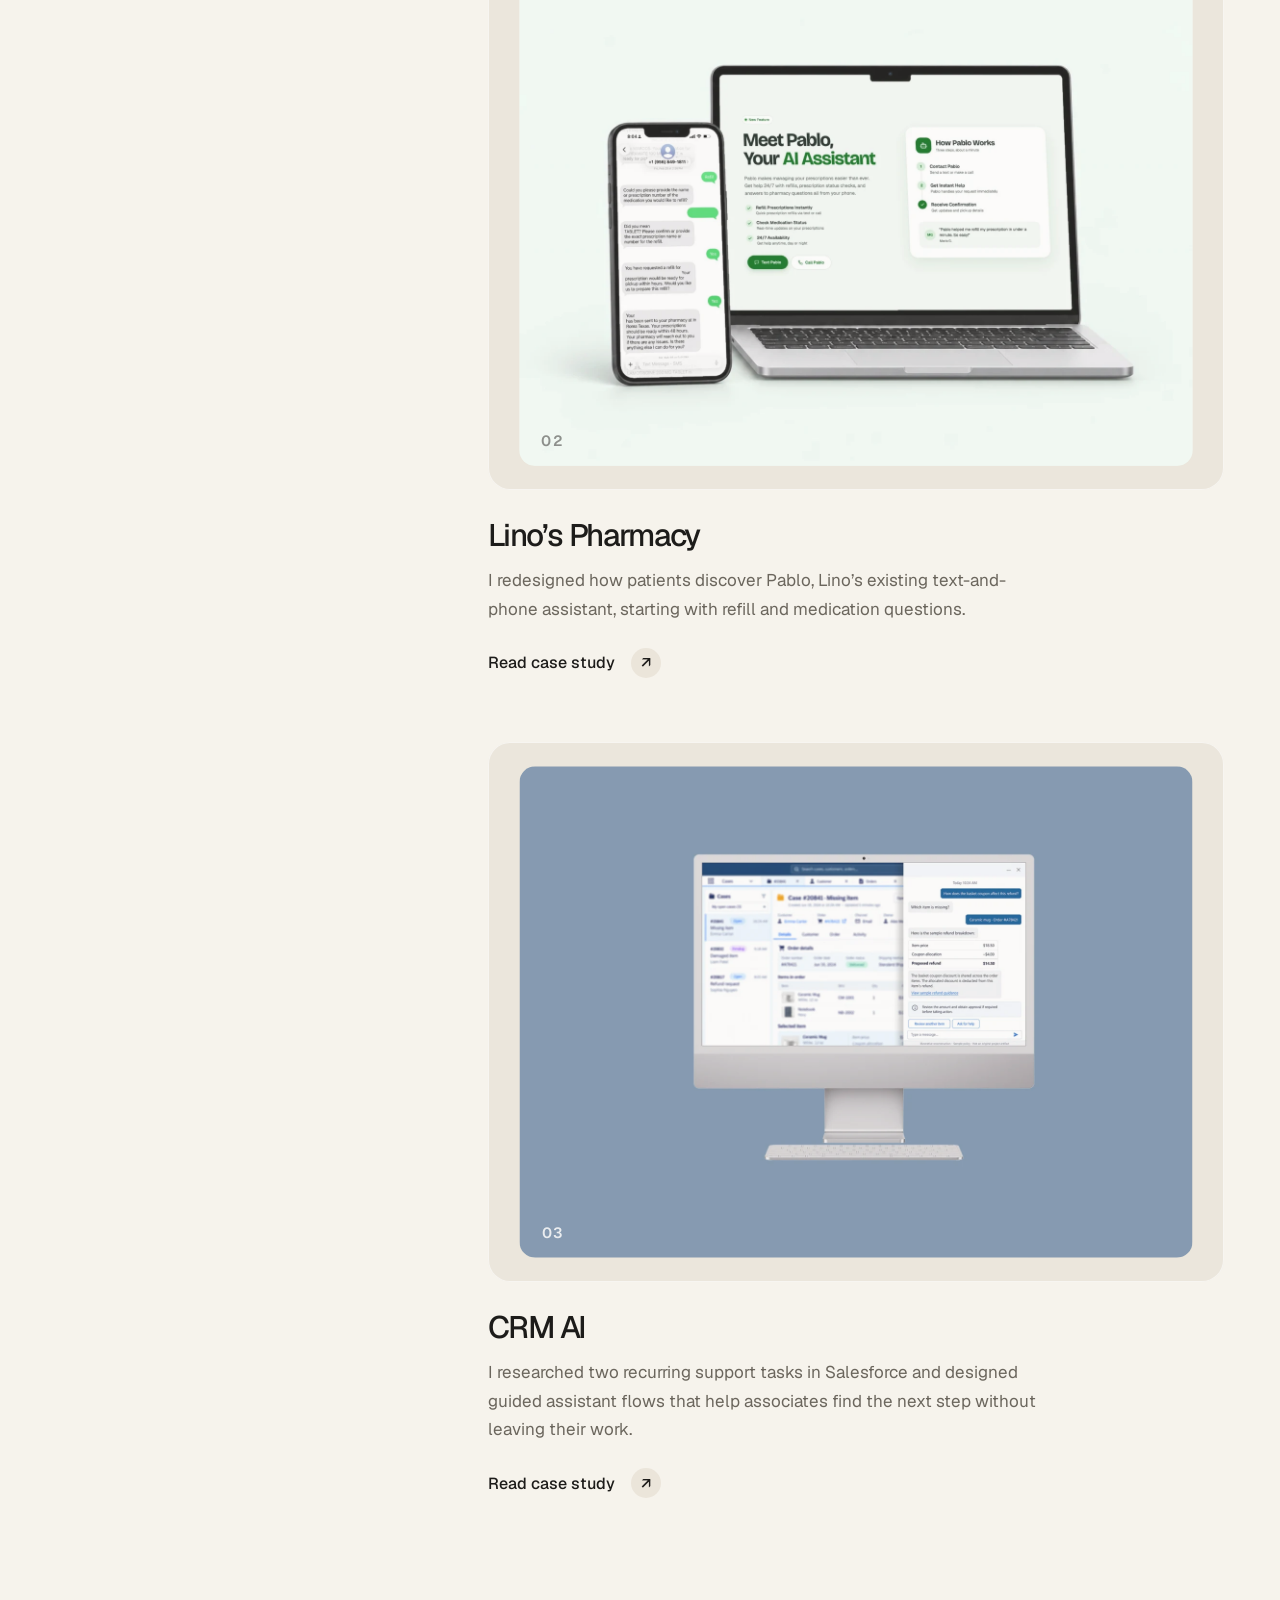
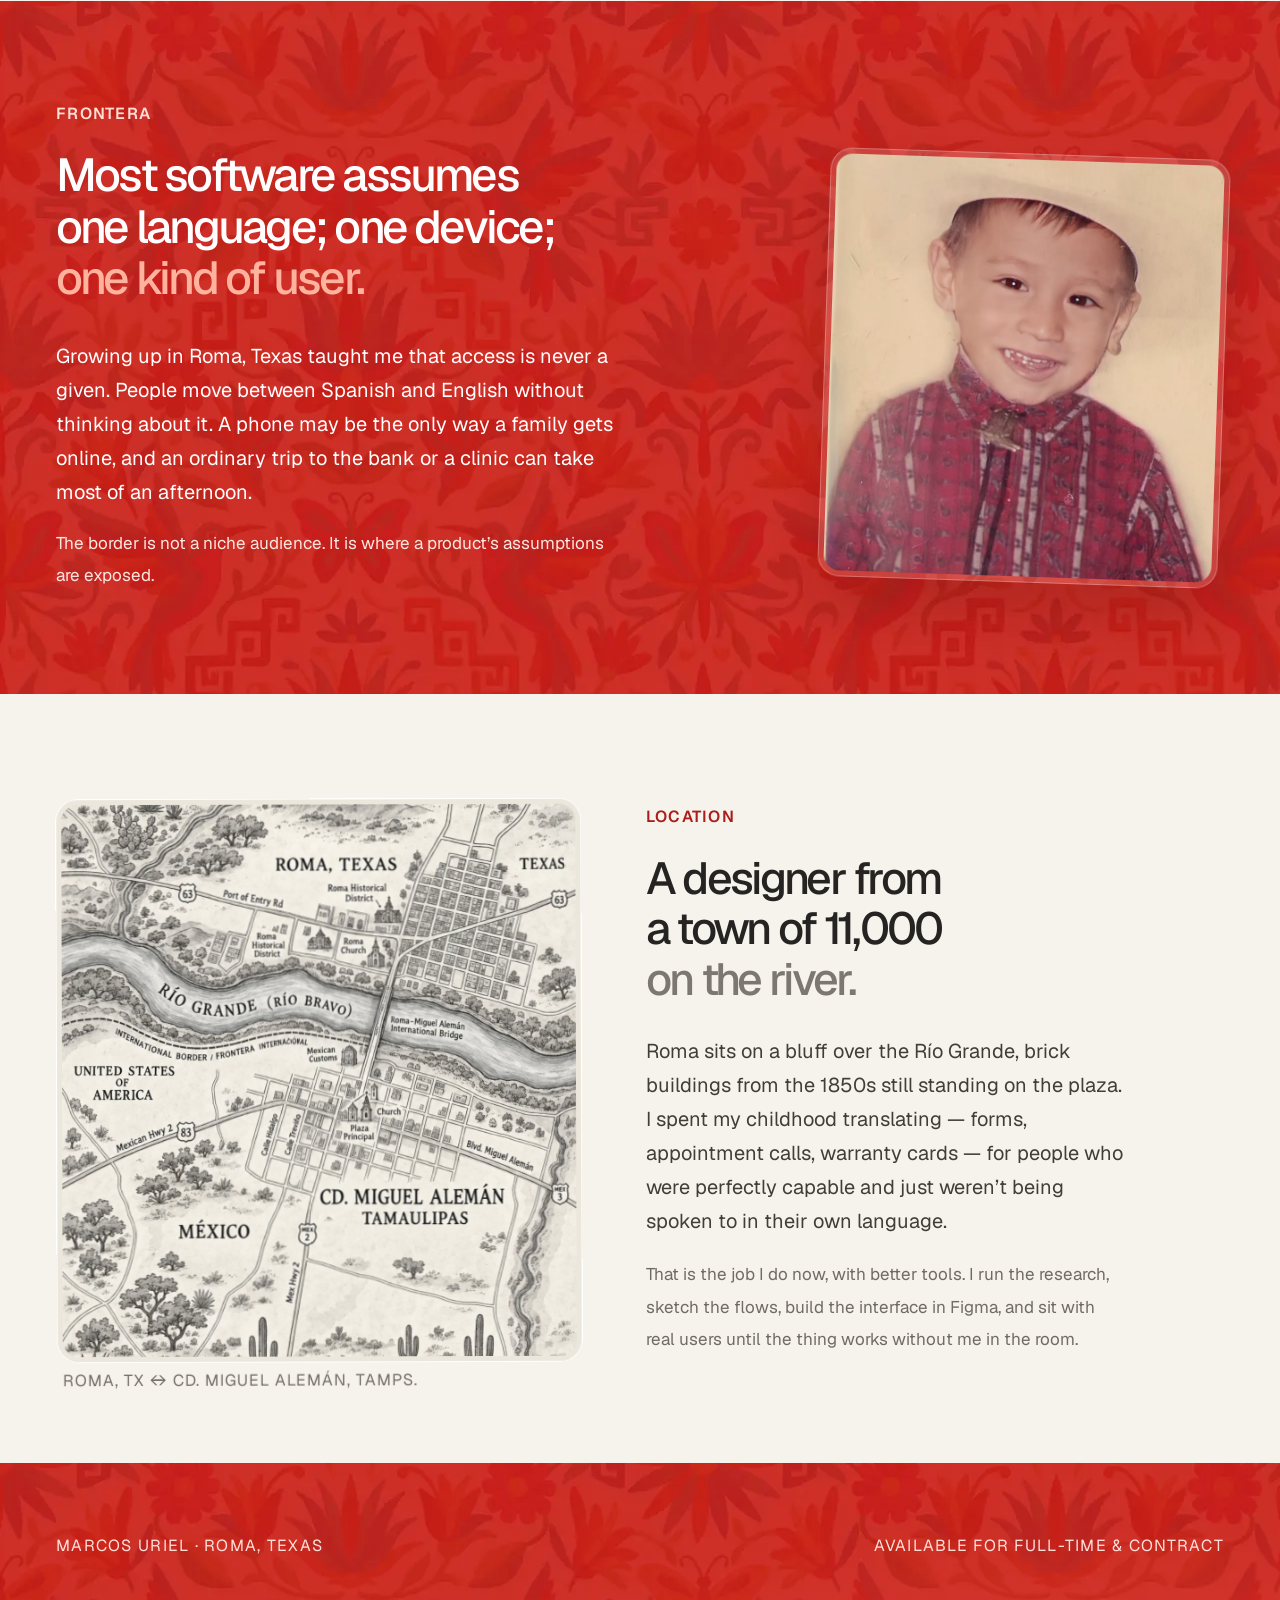
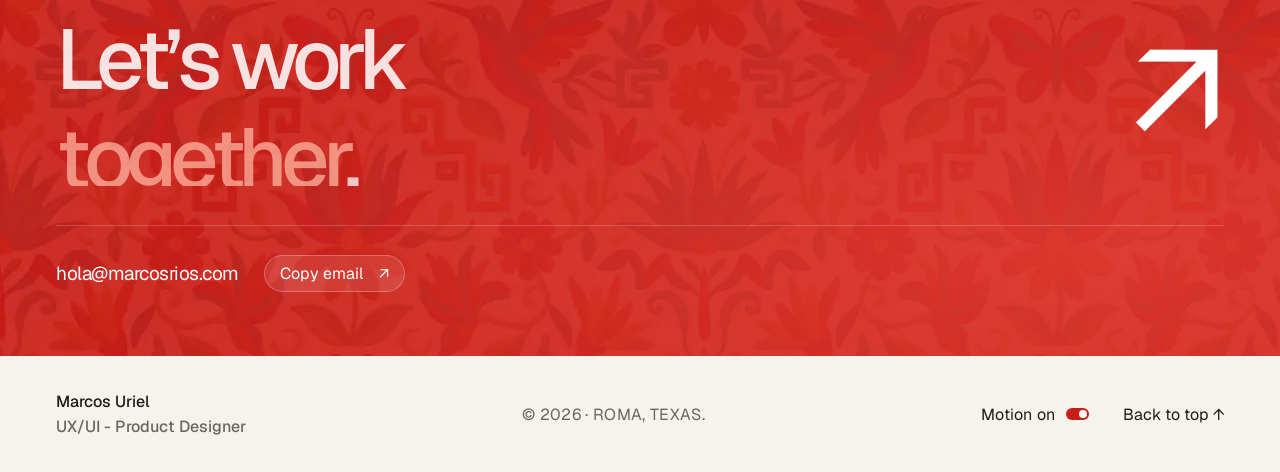
==== commit f163df63: "Remove hero buttons; add Resume to top nav, phone menu and case-study nav Co-Authored-By: Claude Opu" ====
--- a/index.html
+++ b/index.html
@@ -23,7 +23,7 @@
   <link rel="preload" as="font" href="assets/geist-400.ttf" type="font/ttf" crossorigin>
   <link rel="preload" as="font" href="assets/geist-500.ttf" type="font/ttf" crossorigin>
   <link rel="preload" as="image" href="assets/red-pattern.webp">
-  <link rel="stylesheet" href="styles.css?v=22">
+  <link rel="stylesheet" href="styles.css?v=23">
   <script defer src="assets/gsap.min.js"></script>
   <script defer src="assets/ScrollTrigger.min.js"></script>
   <script defer src="app.js?v=8"></script>
@@ -36,13 +36,14 @@
   <nav class="nav-island" aria-label="Main navigation">
     <a href="#work">Work<span class="nav-dot"></span></a>
     <a href="#frontera">About<span class="nav-dot"></span></a>
+    <a href="assets/Marcos_Rios_Resume.pdf" download="Marcos_Rios_Resume.pdf">Resume<span class="nav-dot"></span></a>
   </nav>
   <a class="header-contact" href="#contact">Let’s talk <span class="round-icon" aria-hidden="true">↗</span></a>
   <button class="mobile-menu-button" aria-expanded="false" aria-controls="mobile-menu" aria-label="Open navigation"><span></span><span></span></button>
 </header>
 <dialog id="mobile-menu" class="mobile-menu" aria-label="Navigation">
   <button class="menu-close" aria-label="Close navigation">Close <span aria-hidden="true">×</span></button>
-  <nav aria-label="Mobile navigation"><a href="#work">Work.</a><a href="#frontera">About.</a><a href="#contact">Let’s talk.</a></nav>
+  <nav aria-label="Mobile navigation"><a href="#work">Work.</a><a href="#frontera">About.</a><a href="assets/Marcos_Rios_Resume.pdf" download="Marcos_Rios_Resume.pdf">Resume.</a><a href="#contact">Let’s talk.</a></nav>
   <span class="mobile-menu-caption">Marcos Uriel / UX/UI - Product Designer</span>
 </dialog>
 <main id="main">
@@ -51,7 +52,6 @@
       <div class="hero-copy">
         <h1 id="hero-title"><span class="line"><span>Hola,</span></span><span class="line"><span>I’m Marcos<span class="title-period">.</span></span></span></h1>
         <div class="hero-intro"><p>I’m a UX/UI and product designer who researches where people get stuck and designs the relief.</p>
-          <div class="hero-actions"><a class="pill-button pill-light magnetic" href="#work">See the work <span class="round-icon" aria-hidden="true">↘</span></a><a class="text-link" href="assets/Marcos_Rios_Resume.pdf" download="Marcos_Rios_Resume.pdf">Resume <span class="round-icon" aria-hidden="true">↓</span></a></div>
         </div>
       </div>
     </div>
--- a/styles.css
+++ b/styles.css
@@ -73,9 +73,6 @@
 .title-period{color:#fff}
 .hero-intro{margin-top:36px;max-width:520px}
 .hero-intro p{font-size:20px;line-height:1.65;color:#ffe9e3;letter-spacing:-.015em}
-.hero-actions{display:flex;align-items:center;flex-wrap:wrap;gap:12px 30px;margin-top:28px}
-.hero-actions .text-link{margin-top:0;color:#fff}
-.hero-actions .text-link .round-icon{background:#ffffff26;color:#fff;box-shadow:inset 0 0 0 1px #ffffff40}
 .pill-button{display:inline-flex;gap:24px;align-items:center;padding:7px 7px 7px 24px;background:var(--ink);color:#fff;border-radius:100px;font-size:16px;font-weight:500;min-height:50px;transition:background .5s var(--ease),color .5s var(--ease)}
 .pill-button .round-icon{background:#fff;color:var(--ink);width:36px;height:36px}
 .pill-button:hover{background:var(--red)}
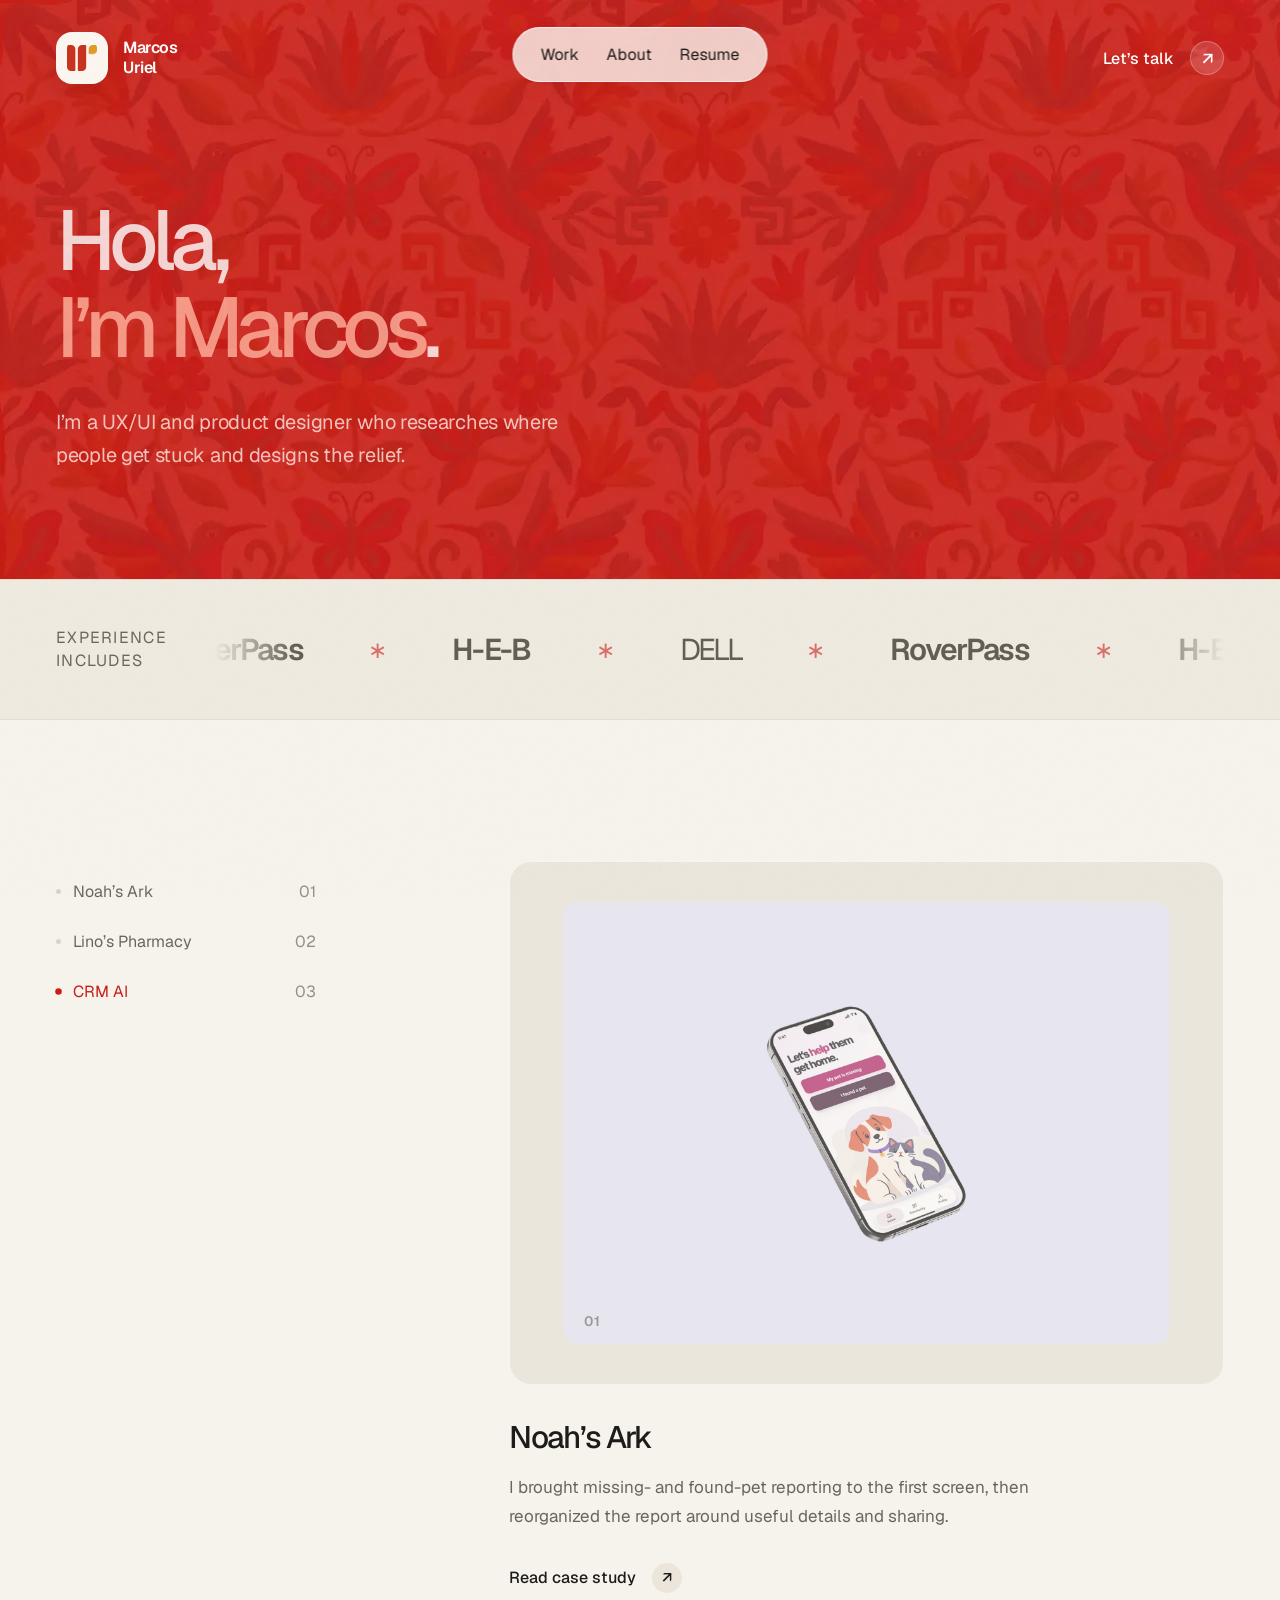
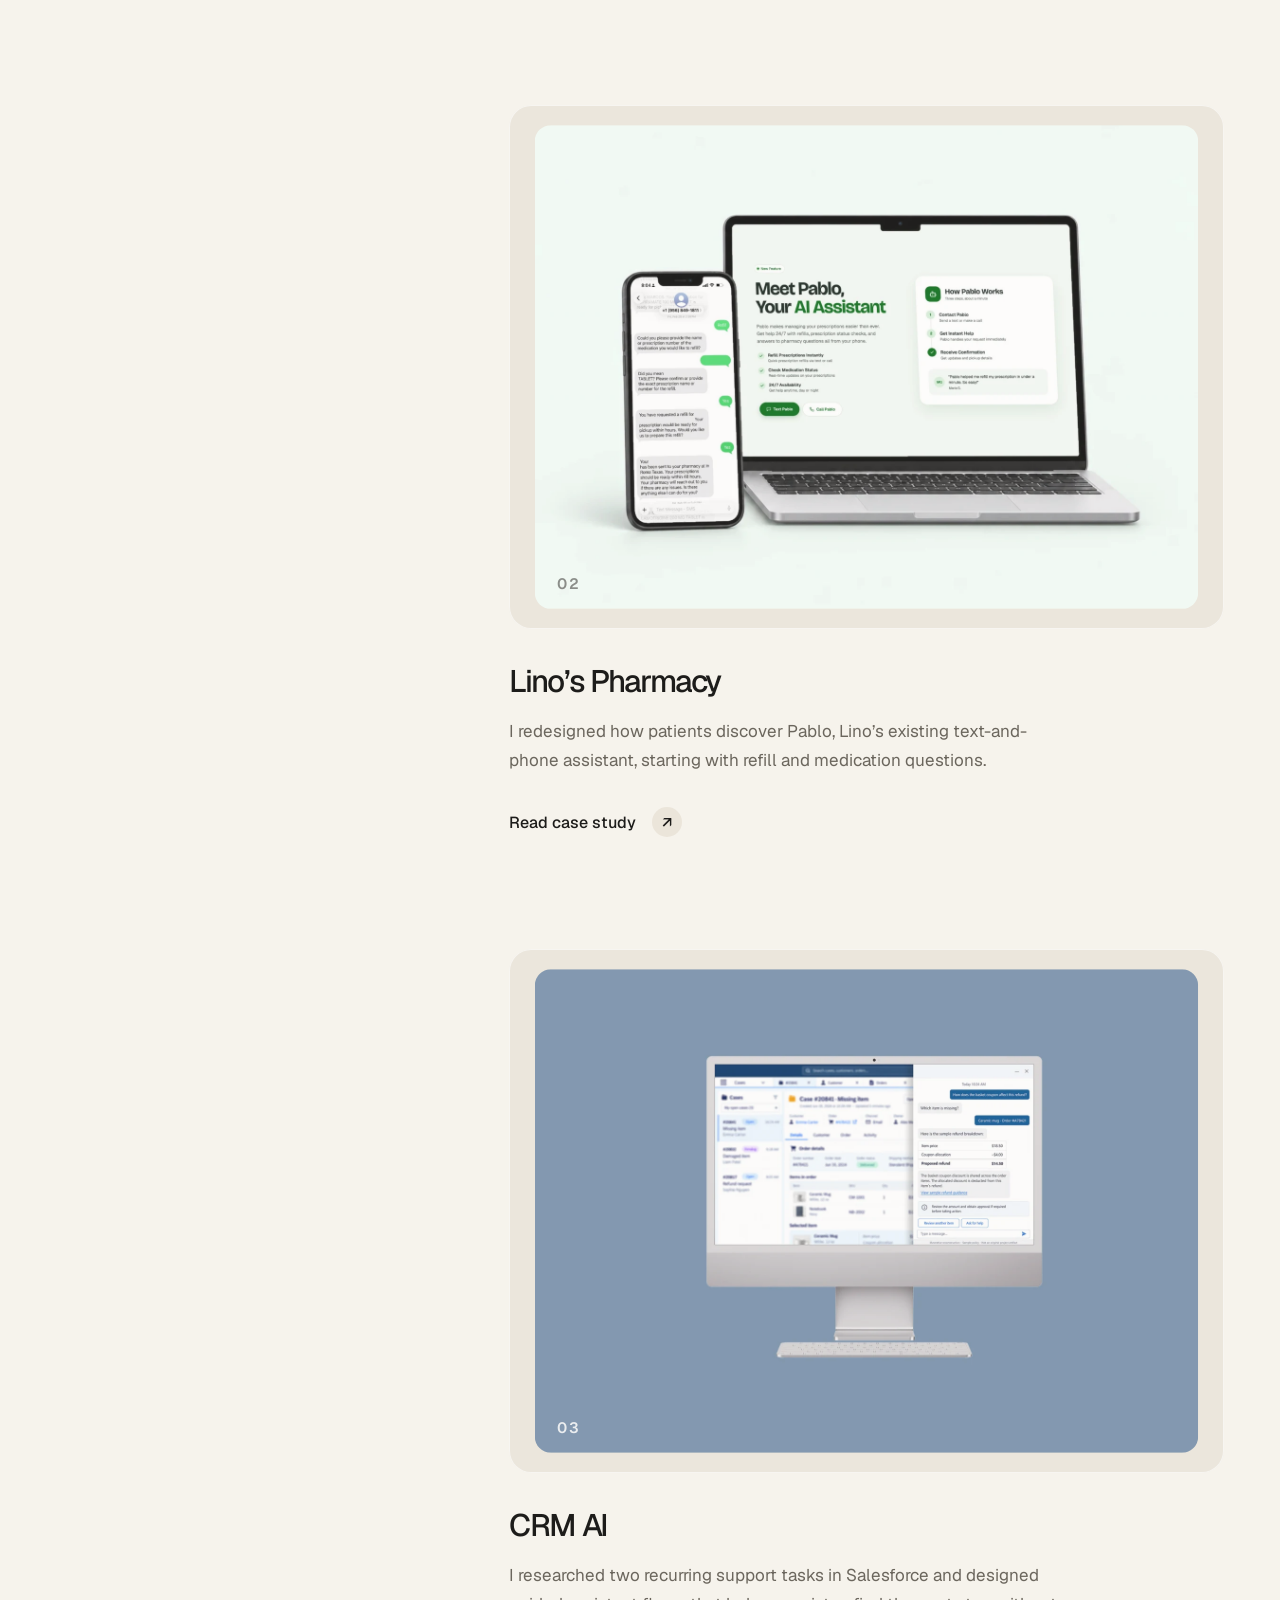
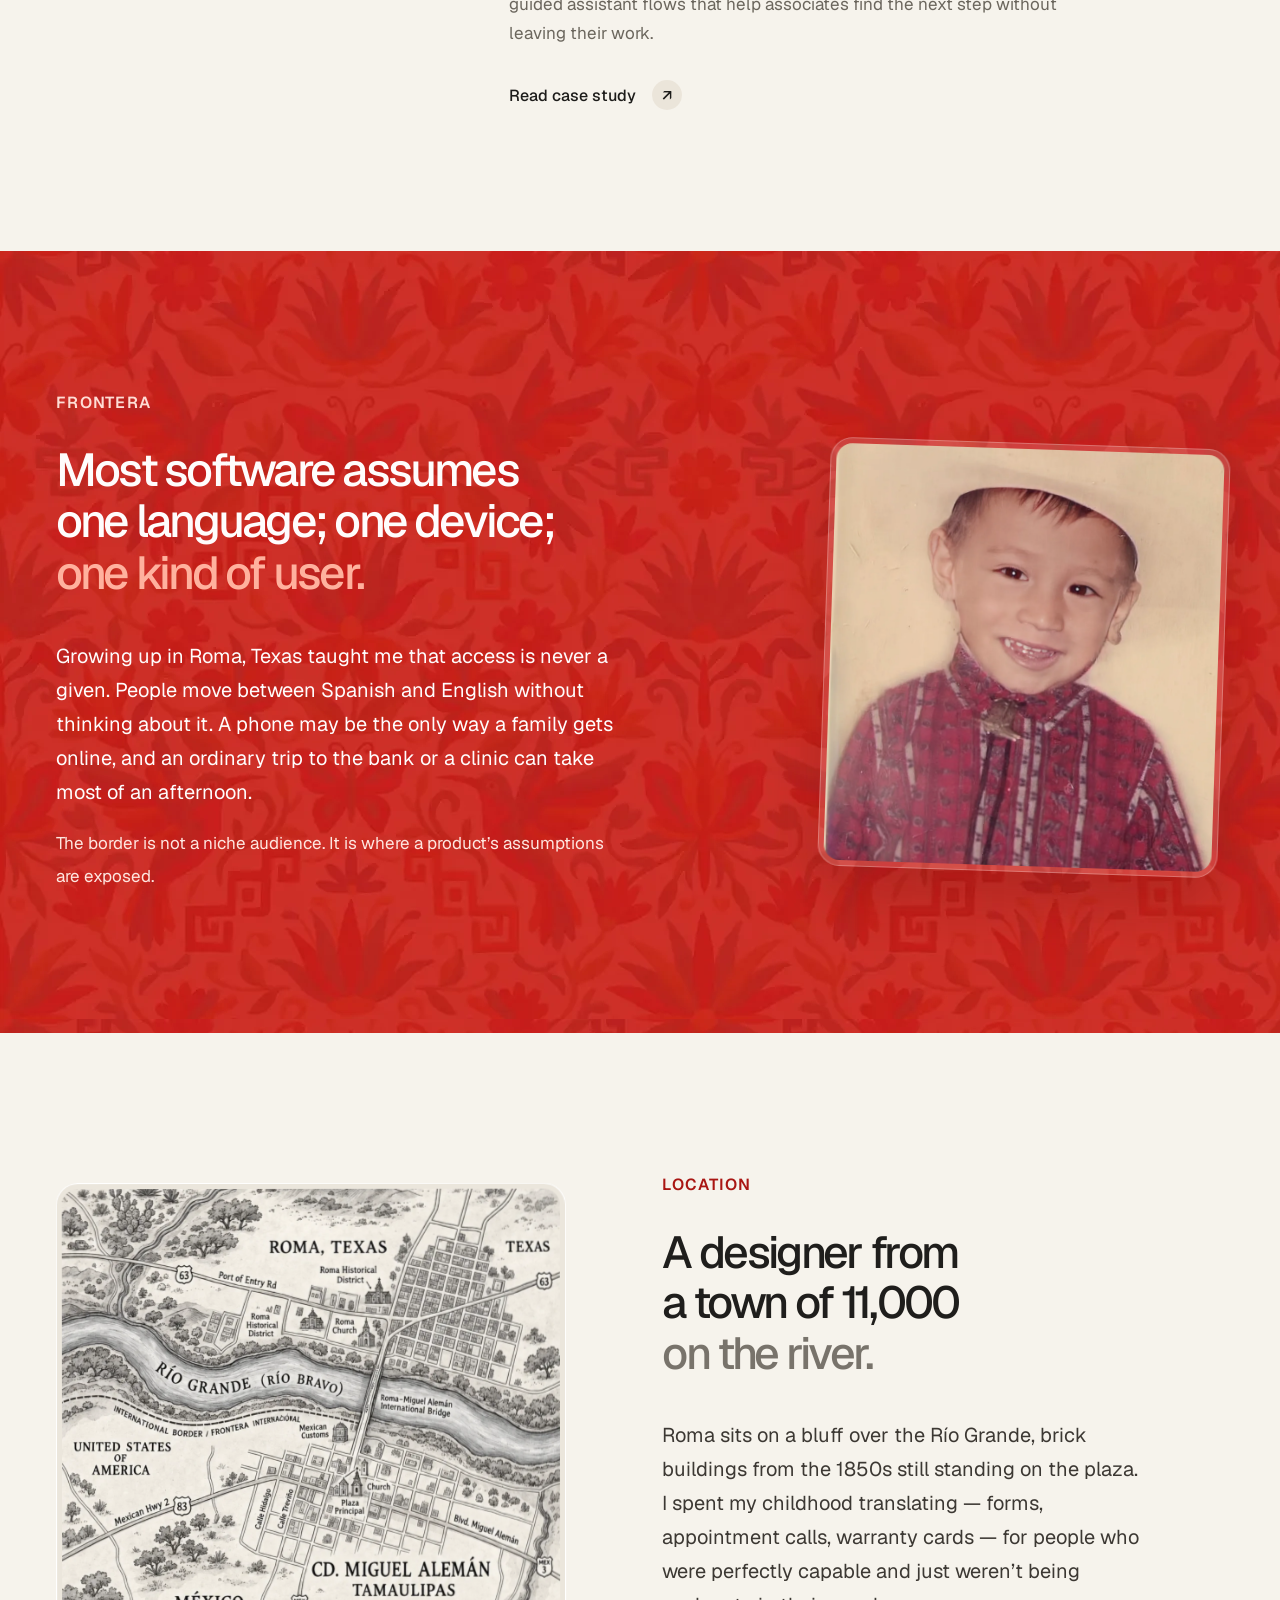
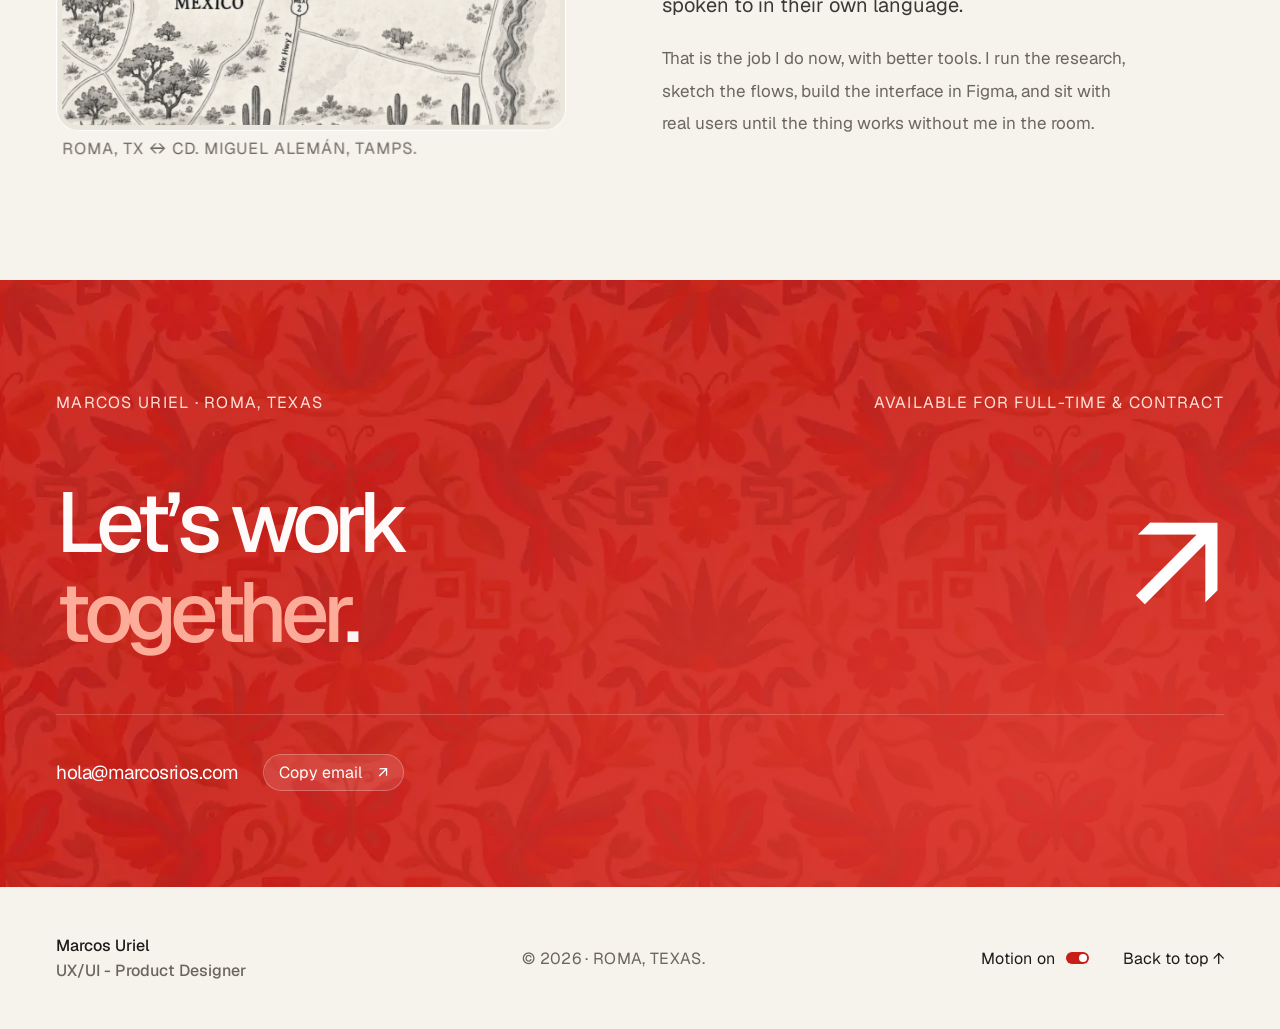
==== commit c0ec04a0: "More vertical spacing between and inside homepage sections Co-Authored-By: Claude Opus 5.5 <noreply@" ====
--- a/index.html
+++ b/index.html
@@ -23,7 +23,7 @@
   <link rel="preload" as="font" href="assets/geist-400.ttf" type="font/ttf" crossorigin>
   <link rel="preload" as="font" href="assets/geist-500.ttf" type="font/ttf" crossorigin>
   <link rel="preload" as="image" href="assets/red-pattern.webp">
-  <link rel="stylesheet" href="styles.css?v=23">
+  <link rel="stylesheet" href="styles.css?v=24">
   <script defer src="assets/gsap.min.js"></script>
   <script defer src="assets/ScrollTrigger.min.js"></script>
   <script defer src="app.js?v=8"></script>
--- a/styles.css
+++ b/styles.css
@@ -8,7 +8,7 @@
   --red:#c91d17;--red-deep:#a81411;--red-soft:#ffb4a0;--cream:#fbf6ef;
   --ease:cubic-bezier(.22,1,.36,1);
   --layer-nav:20;--layer-overlay:40;--layer-texture:50;
-  --space-section:clamp(80px,8vw,128px);--content-max:1200px;--gutter:max(56px,calc((100% - var(--content-max)) / 2))
+  --space-section:clamp(96px,11vw,160px);--content-max:1200px;--gutter:max(56px,calc((100% - var(--content-max)) / 2))
 }
 
 /* Base — type, rhythm, and grain from the blue site */
@@ -64,7 +64,7 @@
 /* Hero — red site's photo and copy, blue site's type and motion */
 .hero{position:relative;display:flex;align-items:center;overflow:hidden;isolation:isolate}
 /* Square framed portrait — same translucent shell as the Frontera photo */
-.hero-inner{padding-top:176px;padding-bottom:96px}
+.hero-inner{padding-top:176px;padding-bottom:128px}
 .hero-copy{position:relative;max-width:760px}
 h1{font-size:clamp(58px,6.6vw,108px);font-weight:500;letter-spacing:-.075em;line-height:1.025}
 .line{display:block;overflow:hidden;padding-right:.12em;margin-right:-.12em;padding-bottom:.1em;margin-bottom:-.1em}
@@ -83,7 +83,7 @@
 .pill-light:hover{background:var(--ink);color:#fff}
 
 /* Experience strip */
-.experience-strip{padding:32px var(--gutter);display:flex;align-items:center;gap:48px;background:#efeae0;box-shadow:inset 0 1px #e4ded2,inset 0 -1px #e4ded2}
+.experience-strip{padding:48px var(--gutter);display:flex;align-items:center;gap:48px;background:#efeae0;box-shadow:inset 0 1px #e4ded2,inset 0 -1px #e4ded2}
 .strip-caption{font-size:16px;line-height:1.4;letter-spacing:.08em;color:#6b665d;white-space:nowrap}
 .marquee-window{overflow:hidden;mask-image:linear-gradient(90deg,transparent,#000 8%,#000 92%,transparent);-webkit-mask-image:linear-gradient(90deg,transparent,#000 8%,#000 92%,transparent);width:100%}
 .marquee-track{padding-right:65px;display:flex;align-items:center;gap:65px;width:max-content}
@@ -92,7 +92,7 @@
 .marquee-track .dell{font-weight:400;letter-spacing:-.09em}
 
 /* Work — pinned sidebar and scrubbed project cards */
-.work-section{padding-block:var(--space-section);display:grid;grid-template-columns:minmax(0,1fr) minmax(0,2fr);gap:64px;position:relative;align-items:start}
+.work-section{padding-block:var(--space-section);display:grid;grid-template-columns:minmax(0,1fr) minmax(0,2fr);gap:96px;position:relative;align-items:start}
 .work-sidebar{padding-top:8px;position:relative;align-self:start}
 .work-sidebar .eyebrow{color:var(--red-deep)}
 .work-sidebar h2{font-size:clamp(32px,3.2vw,52px);letter-spacing:-.06em;line-height:1.1;margin-top:24px}
@@ -104,7 +104,7 @@
 .project-index a.is-active .index-marker{background:var(--red);transform:scale(1.3)}
 .project-index a:hover{color:var(--red)}
 .project-gallery{min-width:0}
-.project{margin-bottom:64px;scroll-margin-top:105px}
+.project{margin-bottom:112px;scroll-margin-top:105px}
 .project:last-child{margin-bottom:0}
 .project-shell{padding:5px;background:#ebe6dc;border-radius:22px;box-shadow:inset 0 0 0 1px #fff9;overflow:hidden}
 .project-visual{width:100%;position:relative;display:block;aspect-ratio:1.37;border-radius:17px;overflow:hidden}
@@ -117,17 +117,17 @@
 .crm-visual{background:#738da9}
 .crm-visual .project-number{color:#fff;opacity:.85}
 .project-number{position:absolute;left:24px;bottom:16px;font-size:16px;font-weight:600;letter-spacing:.06em;color:var(--ink);opacity:.55}
-.project-heading{display:flex;justify-content:space-between;align-items:center;margin-top:25px}
+.project-heading{display:flex;justify-content:space-between;align-items:center;margin-top:32px}
 .project-heading h3{font-size:31px;letter-spacing:-.055em}
-.project-summary{font-size:17px;color:#6b665d;margin-top:11px;line-height:1.7;max-width:560px}
-.text-link{display:inline-flex;align-items:center;gap:16px;font-size:16px;font-weight:500;margin-top:24px}
+.project-summary{font-size:17px;color:#6b665d;margin-top:16px;line-height:1.7;max-width:560px}
+.text-link{display:inline-flex;align-items:center;gap:16px;font-size:16px;font-weight:500;margin-top:32px}
 .text-link .round-icon{width:30px;height:30px;font-size:16px}
 
 /* Frontera — red texture, editorial split */
 .frontera-section{padding-block:var(--space-section)}
-.frontera-inner{display:grid;grid-template-columns:1fr minmax(256px,400px);gap:64px;align-items:center}
+.frontera-inner{display:grid;grid-template-columns:1fr minmax(256px,400px);gap:96px;align-items:center}
 .frontera-copy .eyebrow{color:#ffe0d8}
-.frontera-copy h2{font-size:clamp(35px,3.6vw,58px);letter-spacing:-.06em;line-height:1.12;margin-top:26px;margin-bottom:34px}
+.frontera-copy h2{font-size:clamp(35px,3.6vw,58px);letter-spacing:-.06em;line-height:1.12;margin-top:32px;margin-bottom:40px}
 .frontera-copy .soft{color:var(--red-soft)}
 .frontera-copy p:not(.eyebrow){font-size:17px;line-height:1.9;color:#ffe9e3;max-width:560px;margin-top:18px}
 .frontera-copy p.frontera-lead{font-size:20px;line-height:1.7;color:#fff}
@@ -139,23 +139,23 @@
 .photo-caption{display:block;font-size:16px;letter-spacing:.06em;color:#6b665d;position:absolute;bottom:-28px;left:6px}
 
 /* About */
-.about-section{padding-block:var(--space-section);display:grid;grid-template-columns:minmax(0,1fr) minmax(0,1.1fr);align-items:center;gap:64px}
+.about-section{padding-block:var(--space-section);display:grid;grid-template-columns:minmax(0,1fr) minmax(0,1.1fr);align-items:center;gap:96px}
 .map-shell{max-width:560px}
 .about-copy .eyebrow{color:var(--red-deep)}
-.about-copy h2{font-size:clamp(35px,3.5vw,54px);letter-spacing:-.06em;line-height:1.13;margin-top:26px;margin-bottom:30px}
+.about-copy h2{font-size:clamp(35px,3.5vw,54px);letter-spacing:-.06em;line-height:1.13;margin-top:32px;margin-bottom:40px}
 .about-copy p:not(.eyebrow){color:#6b665d;font-size:17px;line-height:1.9;margin-top:20px;max-width:480px}
 .about-copy p.about-lead{color:#3a3631;font-size:20px;line-height:1.7}
 
 /* Contact — blue layout on red texture */
-.contact-section{padding-top:72px;padding-bottom:64px;position:relative;overflow:hidden}
+.contact-section{padding-top:112px;padding-bottom:96px;position:relative;overflow:hidden}
 .contact-section::before{content:"";position:absolute;inset:0;background:radial-gradient(ellipse at 85% 80%,#e8463a99 0,transparent 60%);pointer-events:none}
 .contact-section>.container{position:relative}
 .contact-top{display:flex;justify-content:space-between;align-items:center;gap:24px;font-size:16px;letter-spacing:.08em;color:#ffe0d8}
-.contact-main{display:flex;justify-content:space-between;align-items:center;padding-top:48px;padding-bottom:48px}
+.contact-main{display:flex;justify-content:space-between;align-items:center;padding-top:64px;padding-bottom:64px}
 .contact-main h2{font-size:clamp(58px,6.6vw,108px);font-weight:500;letter-spacing:-.075em;line-height:1.025}
 .contact-arrow{font-size:clamp(88px,12vw,200px);font-weight:400;line-height:1;transition:transform .9s var(--ease)}
 .contact-main:hover .contact-arrow{transform:translate(18px,-18px)}
-.contact-bottom{display:flex;align-items:center;gap:25px;padding-top:30px;box-shadow:inset 0 1px #ffffff30}
+.contact-bottom{display:flex;align-items:center;gap:24px;padding-top:40px;box-shadow:inset 0 1px #ffffff30}
 .contact-bottom>a{font-size:19px;letter-spacing:-.025em}
 .copy-email{padding:8px 16px;border-radius:100px;background:#ffffff1a;color:#fff;box-shadow:inset 0 0 0 1px #ffffff40;font-size:16px;transition:background .4s var(--ease)}
 .copy-email:hover{background:#ffffff33}
@@ -163,7 +163,7 @@
 #copy-status{font-size:16px;color:#ffe9e3}
 
 /* Footer */
-.site-footer{padding-block:35px;display:flex;align-items:center;justify-content:space-between;gap:24px}
+.site-footer{padding-block:48px;display:flex;align-items:center;justify-content:space-between;gap:24px}
 .footer-brand{font-size:16px;font-weight:500}
 .footer-brand span{display:block;font-size:16px;color:#6b665d;margin-top:4px}
 .site-footer>span{font-size:16px;color:#6b665d;letter-spacing:.02em}
@@ -179,14 +179,14 @@
 @media(max-width:1100px){
   .container{width:calc(100% - 72px)}
   .site-header{padding-inline:36px}
-  .hero-inner{padding-top:168px;padding-bottom:88px}
+  .hero-inner{padding-top:168px;padding-bottom:112px}
   .hero-intro p{font-size:19px}
   .experience-strip{padding-inline:36px;gap:40px}
   .marquee-track{gap:45px;padding-right:45px}
-  .work-section{gap:48px}
+  .work-section{gap:64px}
   .work-sidebar h2{font-size:36px}
   .project-heading h3{font-size:28px}
-  .about-section{gap:48px}
+  .about-section{gap:64px}
 }
 @media(max-width:850px){
   .nav-island{gap:20px;padding:16px 24px}
@@ -197,19 +197,19 @@
   .work-section{grid-template-columns:1fr;gap:0}
   .work-sidebar h2{font-size:46px}
   .project-index{display:none}
-  .project-gallery{display:grid;grid-template-columns:1fr 1fr;gap:55px 22px}
+  .project-gallery{display:grid;grid-template-columns:1fr 1fr;gap:72px 24px}
   .project{margin-bottom:0}
   .project-visual{aspect-ratio:1.1}
   .project-heading h3{font-size:24px}
   .project-summary{font-size:16px}
-  .frontera-inner{grid-template-columns:1fr 38%;gap:40px}
+  .frontera-inner{grid-template-columns:1fr 38%;gap:56px}
   .about-copy h2{font-size:35px}
   .about-copy p.about-lead{font-size:18px}
   .about-copy p:not(.eyebrow){font-size:16px}
   .footer-actions{gap:20px}
 }
 @media(max-width:640px){
-  :root{--space-section:80px}
+  :root{--space-section:96px}
   .container{width:calc(100% - 40px)}
   html{scroll-padding-top:80px}
   .site-header{padding:24px 20px}
@@ -219,42 +219,42 @@
   .mobile-menu-button{display:flex;flex-direction:column;justify-content:center;gap:5px;background:var(--cream);border-radius:50%;width:44px;height:44px;align-items:center}
   .mobile-menu-button span{height:1px;width:17px;background:var(--ink)}
   .hero{flex-direction:column;align-items:stretch}
-  .hero-inner{padding-top:136px;padding-bottom:80px}
+  .hero-inner{padding-top:136px;padding-bottom:96px}
   .hero-copy{max-width:none}
   .hero h1{font-size:clamp(46px,13vw,74px);letter-spacing:-.07em;line-height:1.04}
   .hero-intro{margin-top:24px}
   .hero-intro p{font-size:18px;line-height:1.6}
   .pill-button{min-height:48px}
-  .experience-strip{padding:24px 20px;gap:24px}
+  .experience-strip{padding:32px 20px;gap:24px}
   .marquee-track{gap:32px;padding-right:32px}
   .marquee-track>span{font-size:24px}
   .marquee-track>i{font-size:17px}
   .work-section{gap:0}
   .work-sidebar h2{font-size:40px;margin-top:20px}
-  .project-gallery{display:flex;flex-direction:column;gap:56px}
+  .project-gallery{display:flex;flex-direction:column;gap:80px}
   .project-visual{aspect-ratio:1.2;border-radius:14px}
   .project-shell{padding:4px;border-radius:18px}
-  .project-heading{margin-top:19px}
+  .project-heading{margin-top:24px}
   .project-heading h3{font-size:28px}
   .project-summary{font-size:16px}
-  .frontera-inner{grid-template-columns:1fr;gap:56px}
+  .frontera-inner{grid-template-columns:1fr;gap:64px}
   .frontera-photo{max-width:320px;width:86%;margin-inline:auto}
   .frontera-copy h2{font-size:clamp(30px,8.4vw,40px)}
   .frontera-copy p.frontera-lead{font-size:18px}
-  .about-section{display:flex;flex-direction:column;gap:64px;align-items:stretch}
+  .about-section{display:flex;flex-direction:column;gap:72px;align-items:stretch}
   .map-shell{max-width:380px;margin-inline:auto}
   .about-copy h2{font-size:36px;margin-top:22px}
   .about-copy p.about-lead{font-size:18px}
   .about-copy p:not(.eyebrow){font-size:16px}
-  .contact-section{padding-top:44px;padding-bottom:40px}
+  .contact-section{padding-top:72px;padding-bottom:64px}
   .contact-top{flex-direction:column;align-items:flex-start;gap:8px}
-  .contact-main{padding-block:40px}
+  .contact-main{padding-block:48px}
   .contact-main h2{font-size:clamp(46px,13vw,74px);letter-spacing:-.07em;line-height:1.04}
   .contact-arrow{font-size:72px}
-  .contact-bottom{gap:13px;flex-wrap:wrap;padding-top:24px}
+  .contact-bottom{gap:16px;flex-wrap:wrap;padding-top:32px}
   .contact-bottom>a{font-size:16px}
   #copy-status{width:100%}
-  .site-footer{flex-wrap:wrap;padding-block:28px;gap:26px}
+  .site-footer{flex-wrap:wrap;padding-block:40px;gap:24px}
   .footer-actions{width:100%;justify-content:space-between}
 }
 @media(prefers-reduced-motion:reduce){html{scroll-behavior:auto}*,*::before,*::after{animation:none!important;transition:none!important}}
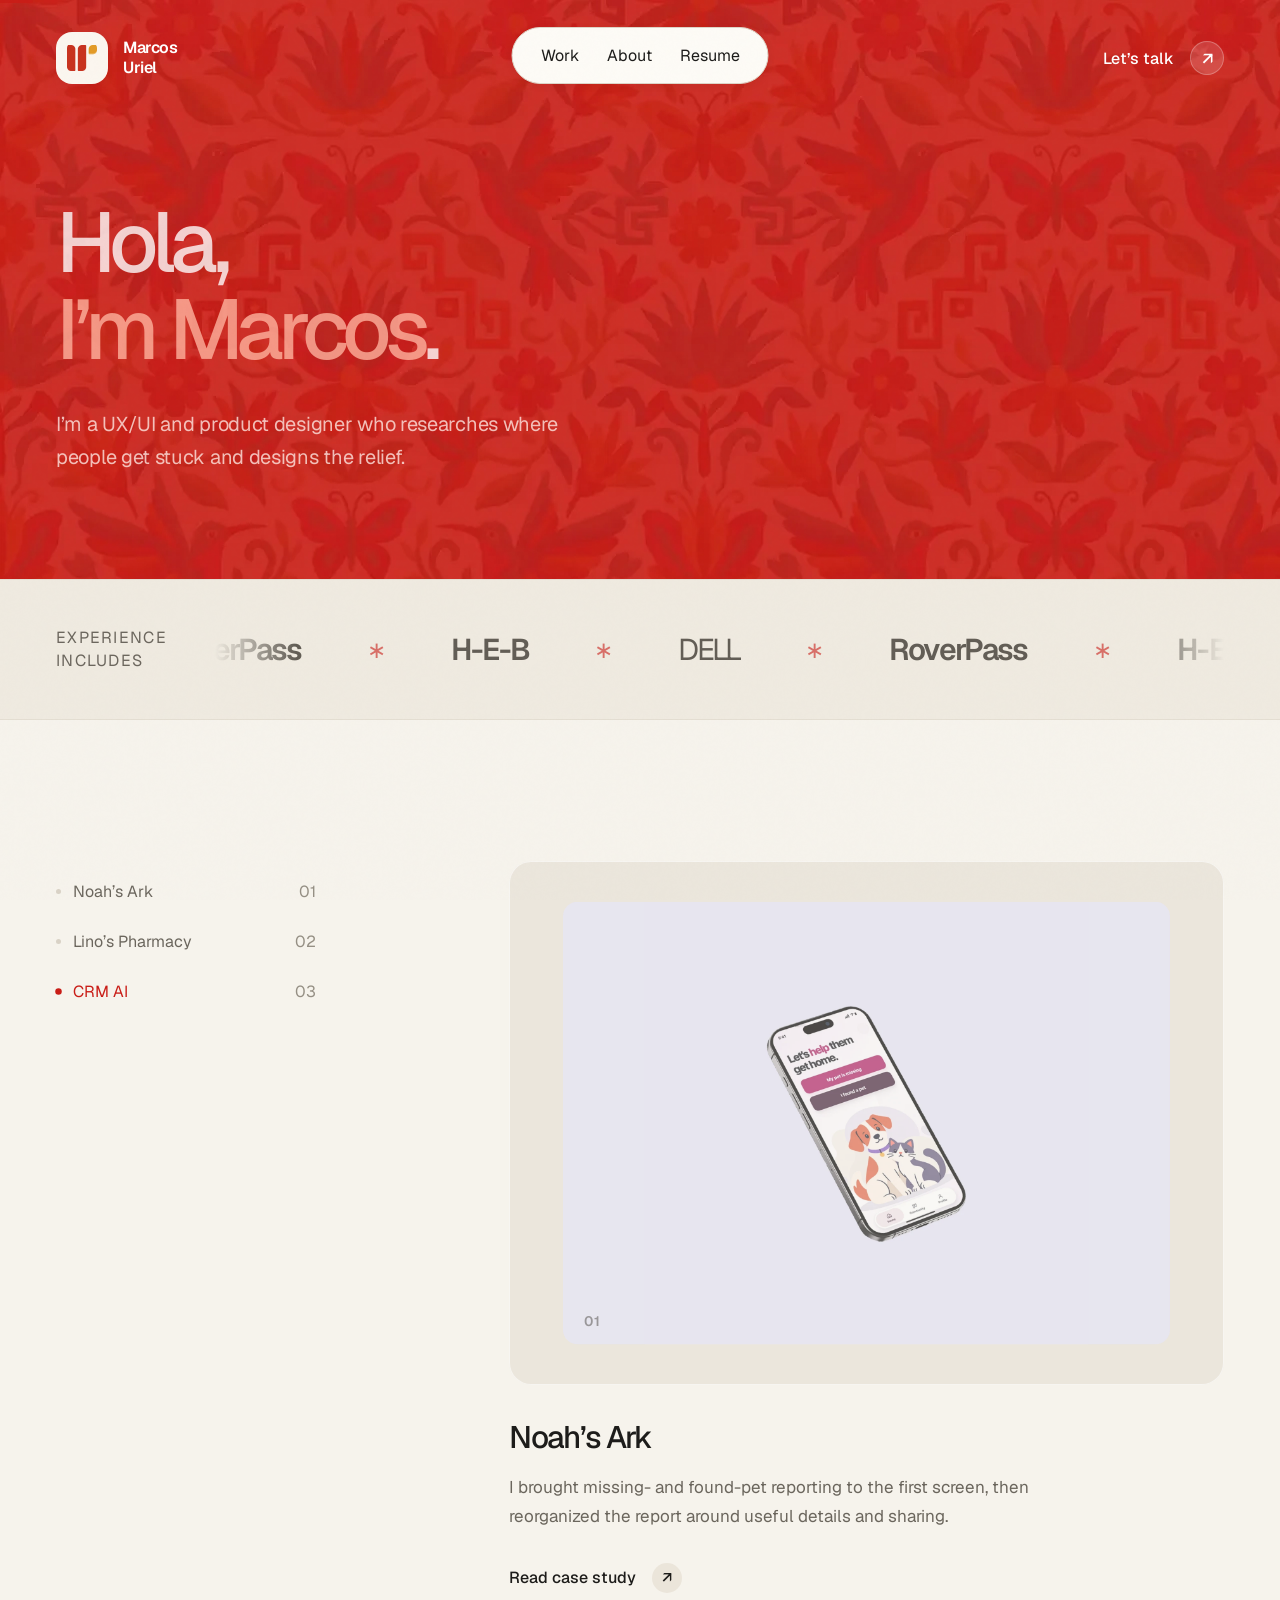
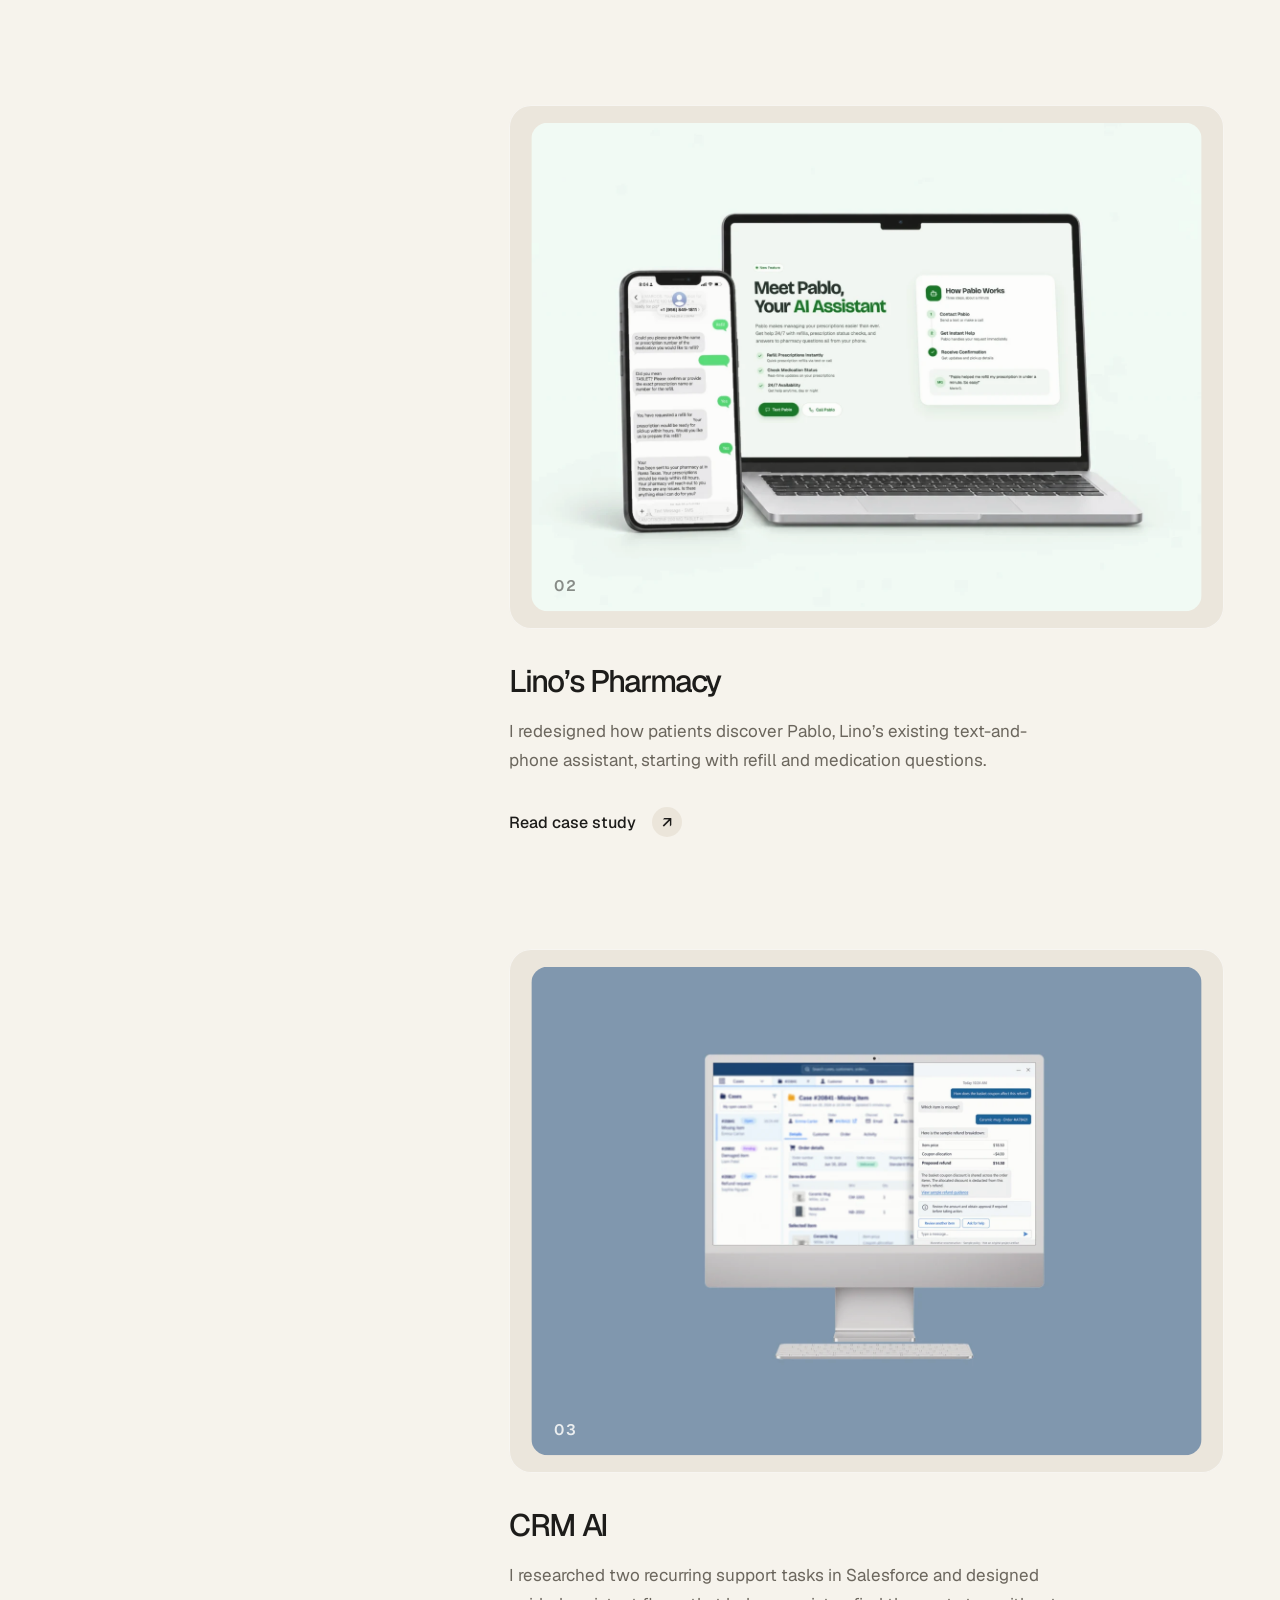
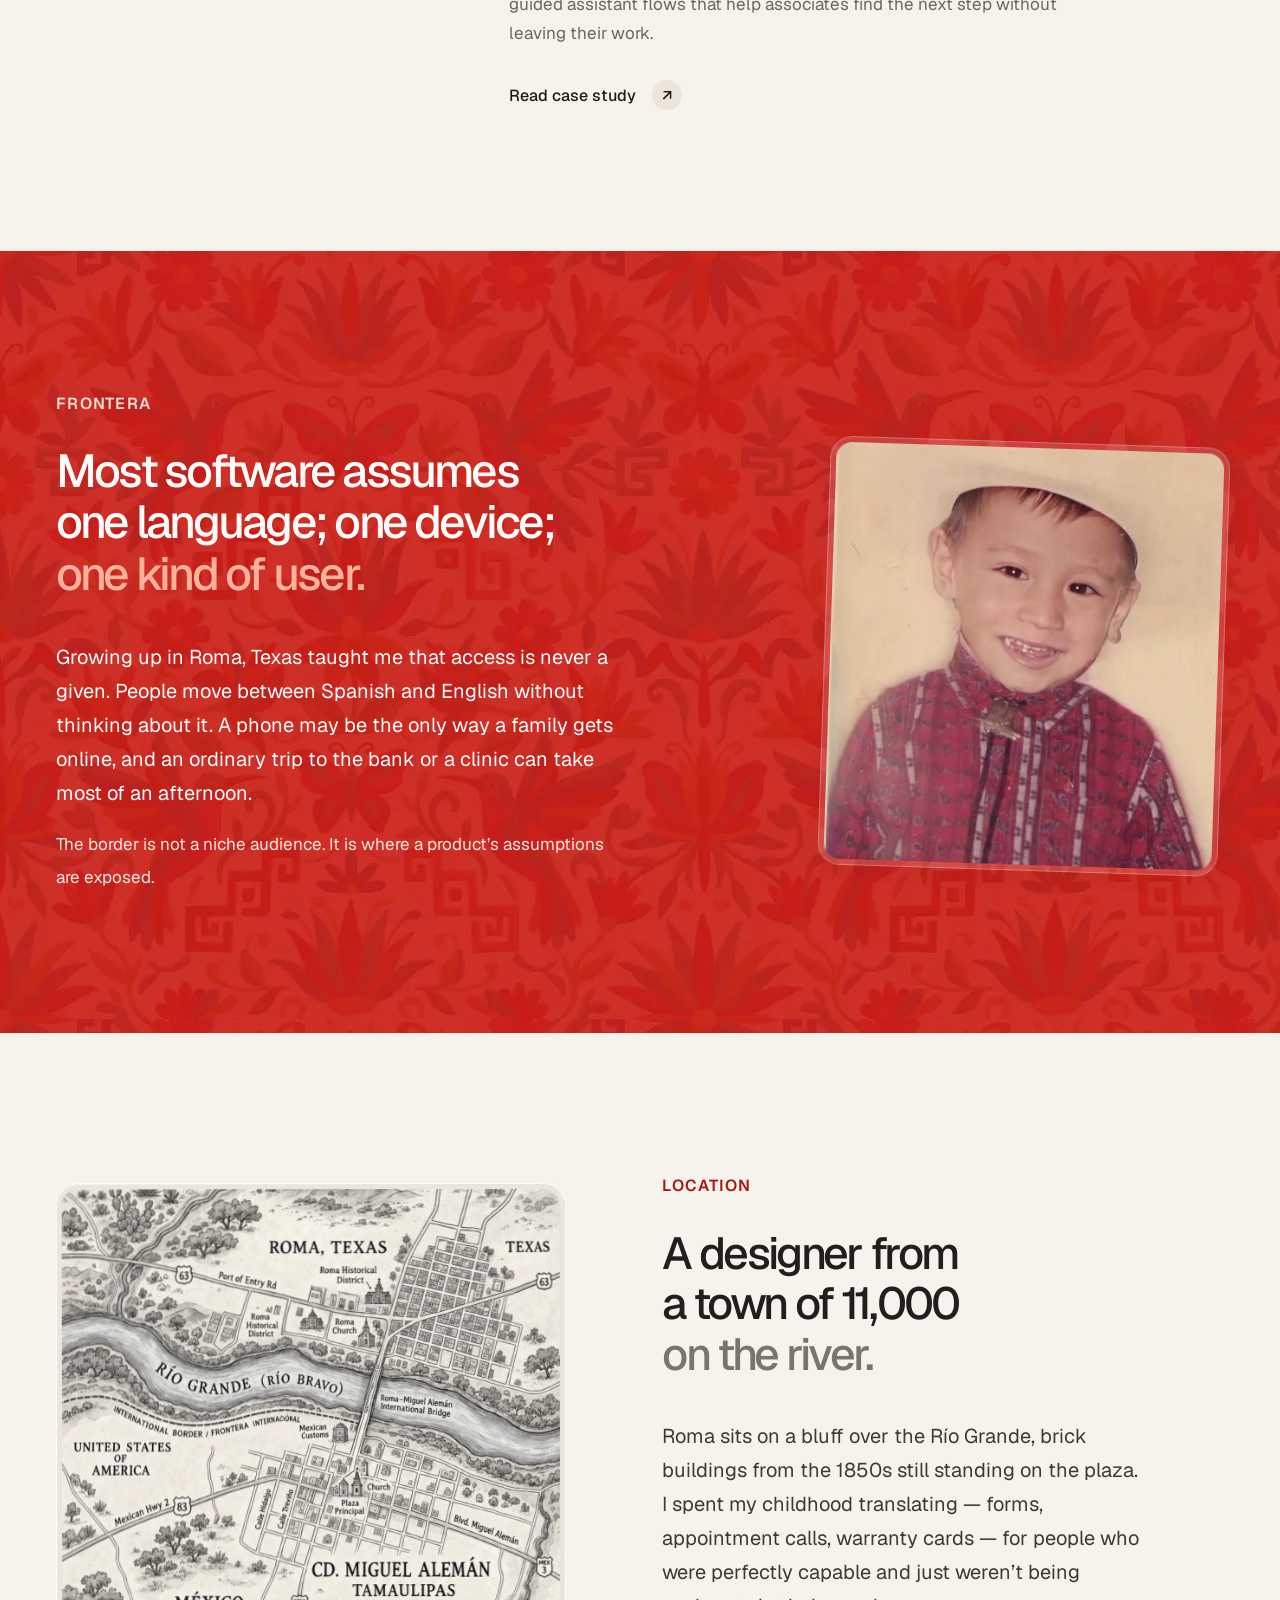
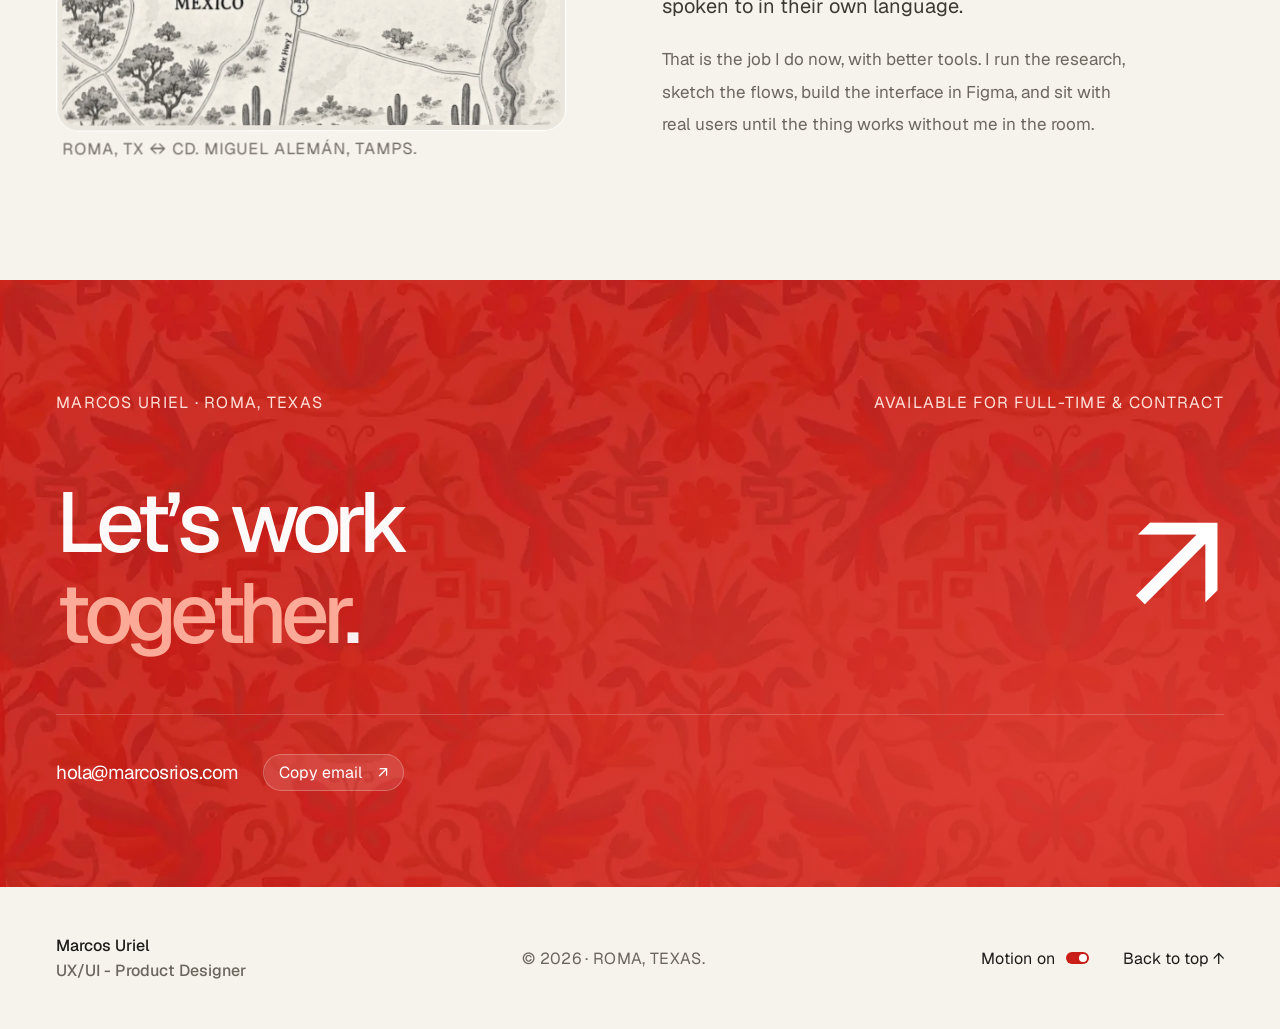
==== commit 58808bdf: "Solid nav pill with subtle border (no blur); lighter photo and logo shadows Co-Authored-By: Claude O" ====
--- a/index.html
+++ b/index.html
@@ -23,7 +23,7 @@
   <link rel="preload" as="font" href="assets/geist-400.ttf" type="font/ttf" crossorigin>
   <link rel="preload" as="font" href="assets/geist-500.ttf" type="font/ttf" crossorigin>
   <link rel="preload" as="image" href="assets/red-pattern.webp">
-  <link rel="stylesheet" href="styles.css?v=24">
+  <link rel="stylesheet" href="styles.css?v=25">
   <script defer src="assets/gsap.min.js"></script>
   <script defer src="assets/ScrollTrigger.min.js"></script>
   <script defer src="app.js?v=8"></script>
--- a/styles.css
+++ b/styles.css
@@ -41,9 +41,9 @@
 /* Header */
 .site-header{width:100%;padding:32px var(--gutter);position:absolute;top:0;display:flex;align-items:center;justify-content:space-between;z-index:var(--layer-nav);color:#fff}
 .brand{display:flex;gap:15px;align-items:center}
-.brand-logo{width:52px;height:52px;object-fit:contain;padding:11px;background:var(--cream);border-radius:16px;box-shadow:0 8px 24px #5a0d0a33}
+.brand-logo{width:52px;height:52px;object-fit:contain;padding:11px;background:var(--cream);border-radius:16px;box-shadow:0 2px 8px #5a0d0a14}
 .brand-name{font-size:16px;line-height:1.25;font-weight:600;letter-spacing:-.03em}
-.nav-island{position:fixed;top:27px;left:50%;transform:translateX(-50%);display:flex;gap:28px;padding:17px 28px;border-radius:100px;background:#fdfbf6c7;color:var(--ink);backdrop-filter:blur(20px);-webkit-backdrop-filter:blur(20px);box-shadow:inset 0 0 0 1px #fff9,0 4px 24px #1d1c1a0d}
+.nav-island{position:fixed;top:27px;left:50%;transform:translateX(-50%);display:flex;gap:28px;padding:17px 28px;border-radius:100px;background:#fdfbf6;color:var(--ink);border:1px solid #ddd5c8;box-shadow:0 2px 8px #1d1c1a0f}
 .nav-island a{font-size:16px;position:relative;transition:color .4s var(--ease)}
 .nav-island a:hover{color:var(--red)}
 .nav-dot{width:3px;height:3px;background:var(--red);position:absolute;bottom:-7px;left:50%;border-radius:50%;transform:scale(0);transition:transform .4s var(--ease)}
@@ -132,7 +132,7 @@
 .frontera-copy p:not(.eyebrow){font-size:17px;line-height:1.9;color:#ffe9e3;max-width:560px;margin-top:18px}
 .frontera-copy p.frontera-lead{font-size:20px;line-height:1.7;color:#fff}
 .photo-shell{width:100%;position:relative;padding:6px;background:#ebe6dc;border-radius:22px;box-shadow:inset 0 0 0 1px #fff}
-.frontera-photo{background:#ffffff26;box-shadow:inset 0 0 0 1px #ffffff40,0 30px 60px #5a0d0a40;transform:rotate(2deg)}
+.frontera-photo{background:#ffffff26;box-shadow:inset 0 0 0 1px #ffffff40,0 8px 24px #5a0d0a14;transform:rotate(2deg)}
 .photo-frame{overflow:hidden;border-radius:16px}
 .photo-frame>img{width:100%;aspect-ratio:.93;object-fit:cover;transition:transform 1.2s var(--ease)}
 .photo-shell:hover .photo-frame>img{transform:scale(1.04)}
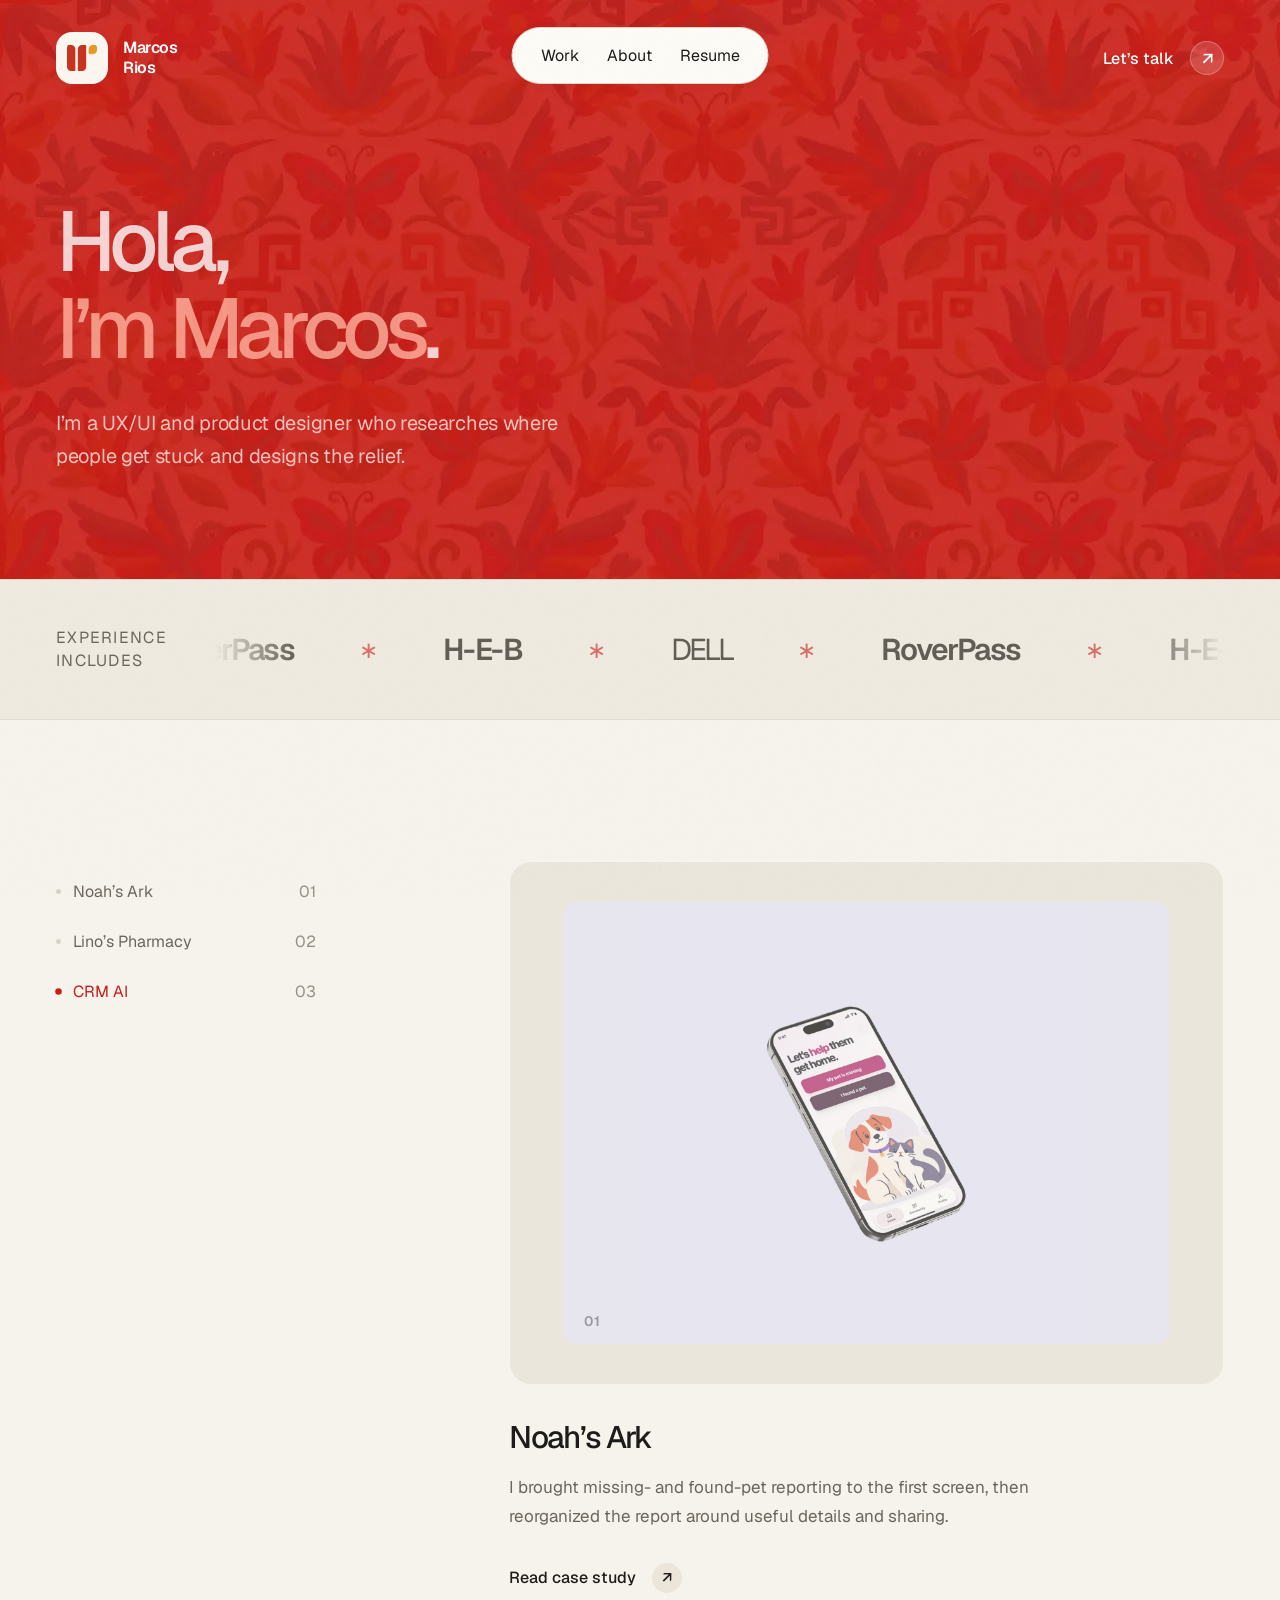
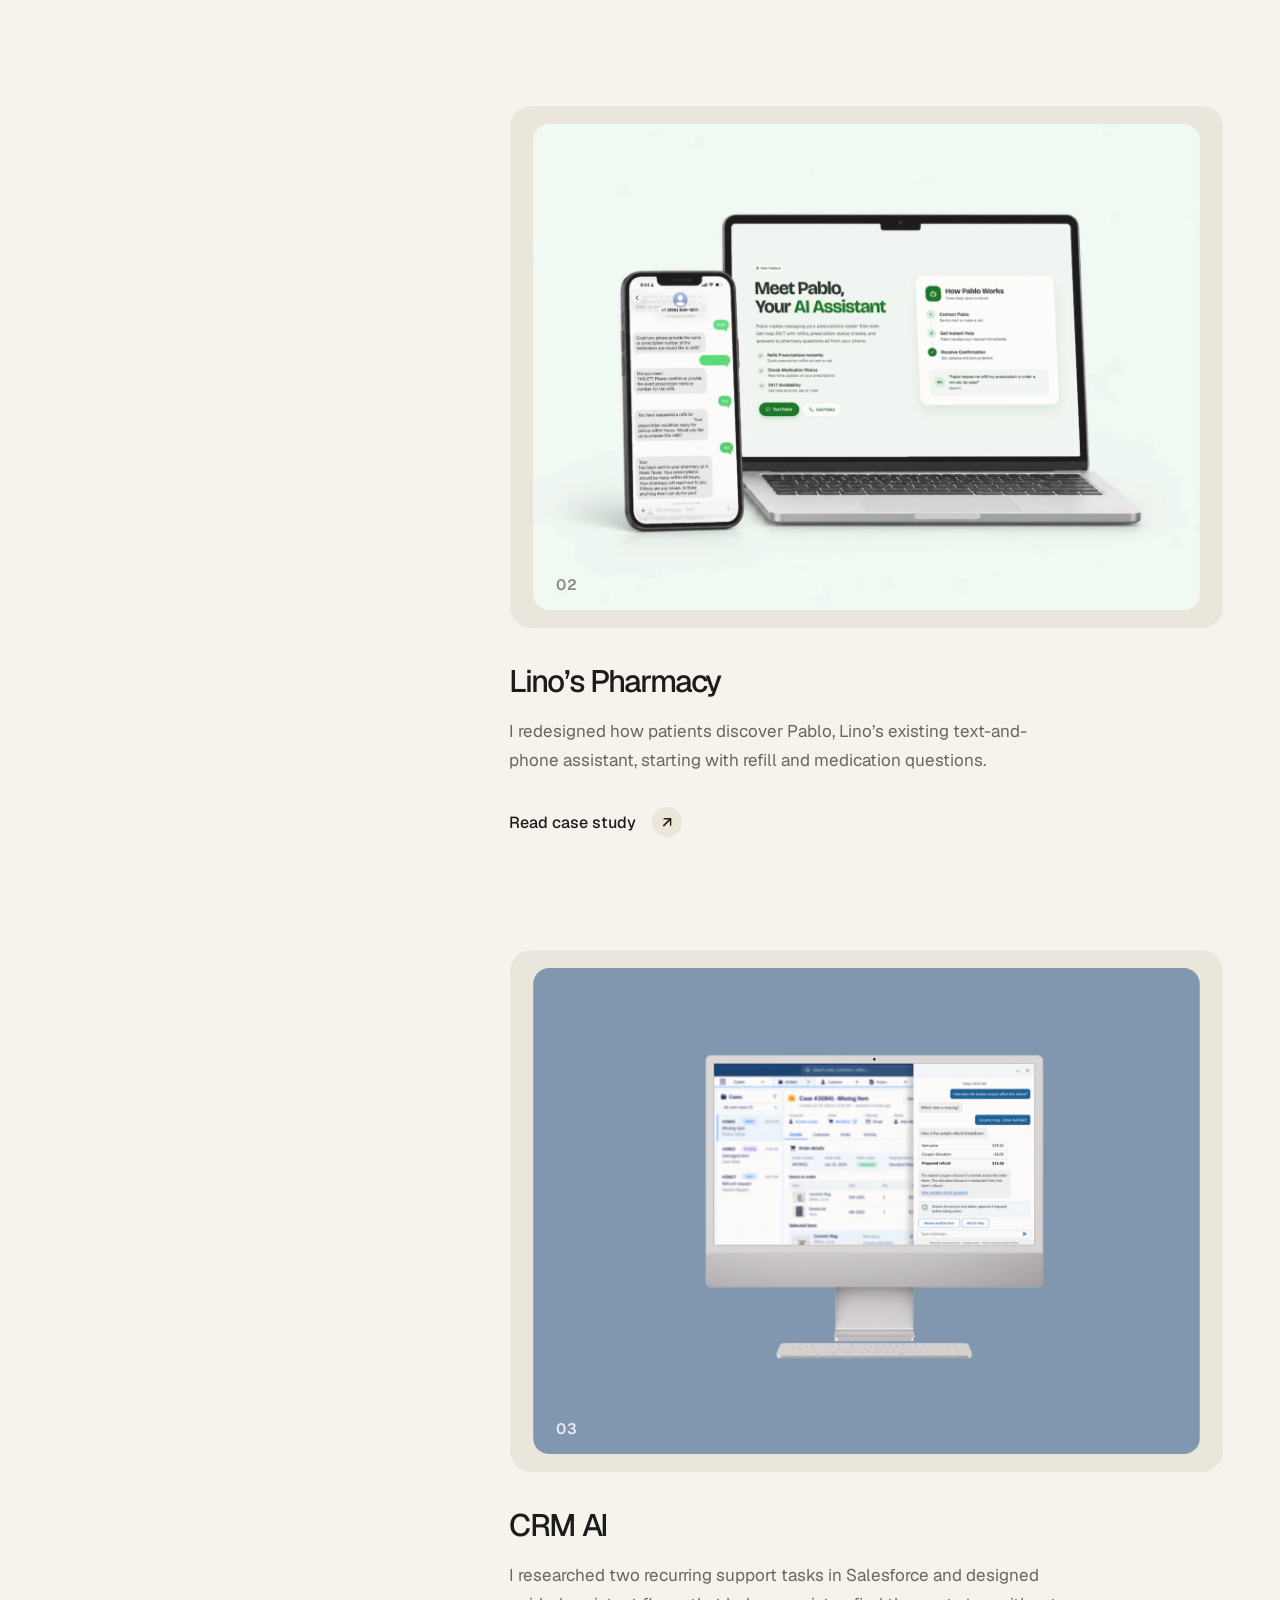
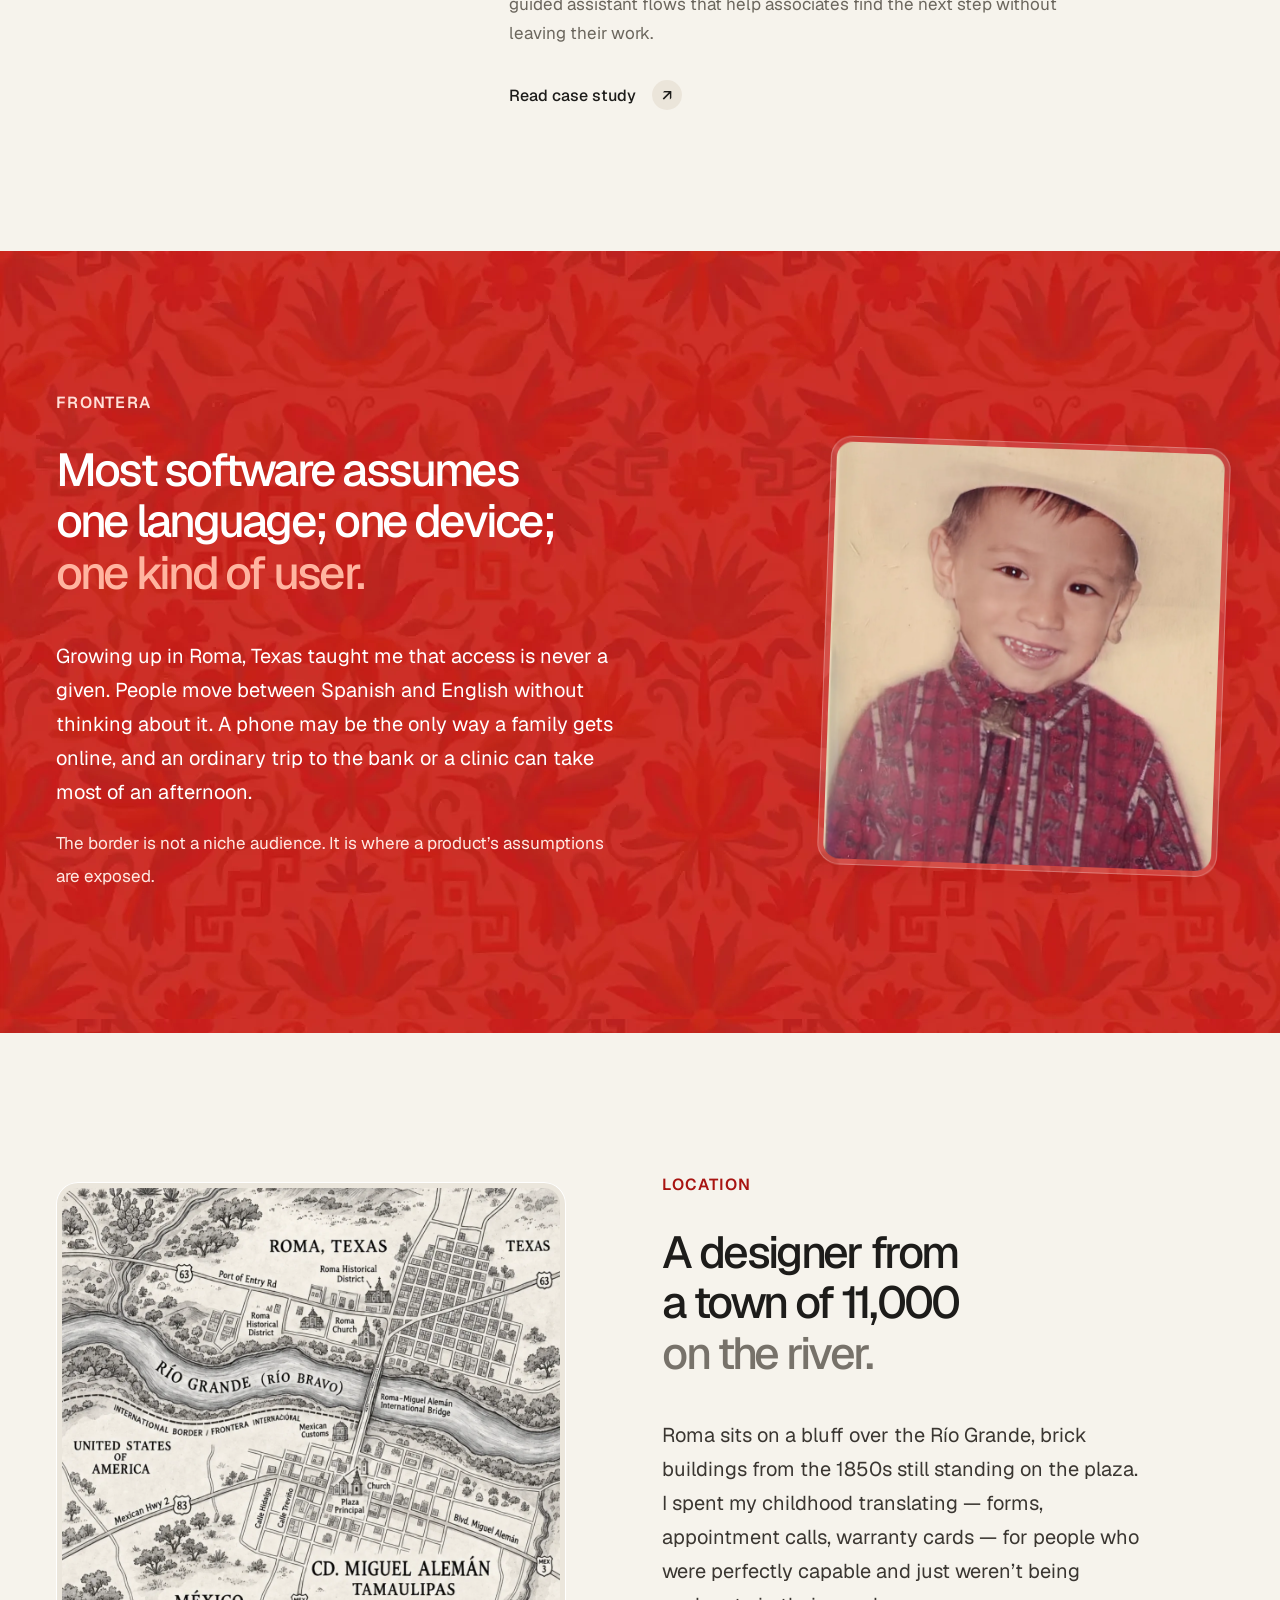
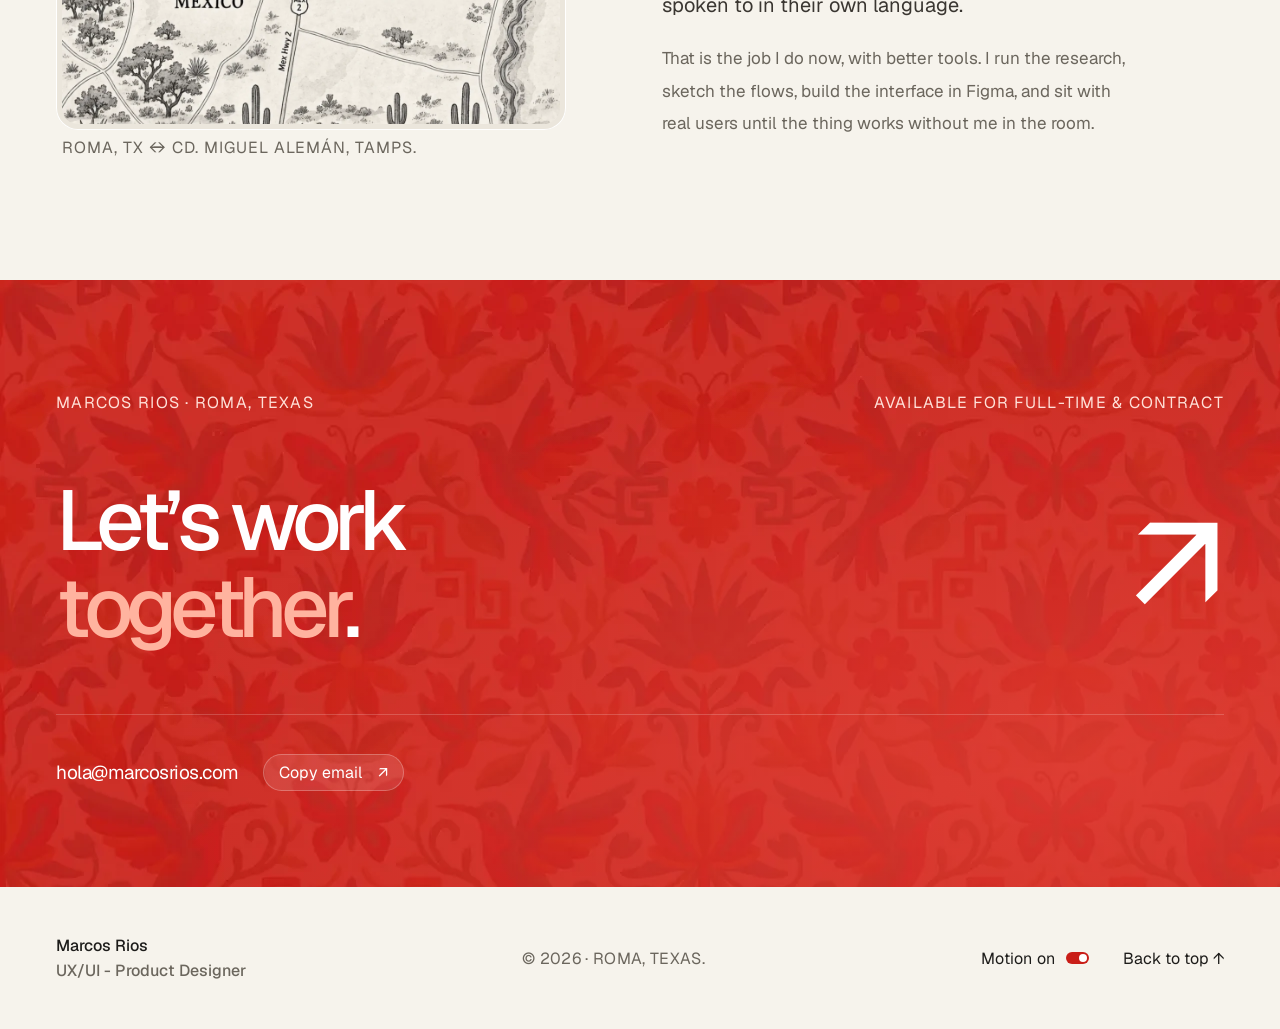
==== commit 9662980f: "Use the name Marcos Rios across the site Co-Authored-By: Claude Opus 5.5 <noreply@anthropic.com>" ====
--- a/index.html
+++ b/index.html
@@ -3,16 +3,16 @@
 <head>
   <meta charset="utf-8">
   <meta name="viewport" content="width=device-width, initial-scale=1">
-  <meta name="description" content="Marcos Uriel is a product designer focused on clarity under pressure, research, and useful digital experiences.">
+  <meta name="description" content="Marcos Rios is a product designer focused on clarity under pressure, research, and useful digital experiences.">
   <meta name="theme-color" content="#c91d17">
   <meta property="og:type" content="website">
-  <meta property="og:title" content="Marcos Uriel — Product Designer">
-  <meta property="og:description" content="Marcos Uriel is a product designer focused on clarity under pressure, research, and useful digital experiences.">
+  <meta property="og:title" content="Marcos Rios — Product Designer">
+  <meta property="og:description" content="Marcos Rios is a product designer focused on clarity under pressure, research, and useful digital experiences.">
   <meta property="og:url" content="https://marcosuriel.com/">
   <meta property="og:image" content="https://marcosuriel.com/assets/logo-mr.png">
   <meta name="twitter:card" content="summary_large_image">
   <link rel="canonical" href="https://marcosuriel.com/">
-  <title>Marcos Uriel — Product Designer</title>
+  <title>Marcos Rios — Product Designer</title>
   <script>
     // Old links used /?case=slug; send them to the standalone case study pages.
     (function () { var c = new URLSearchParams(location.search).get('case'); if (/^(noahs-ark|linos-pharmacy|crm-ai)$/.test(c || '')) location.replace(c + '.html'); })();
@@ -32,7 +32,7 @@
 <a class="skip-link" href="#main">Skip to content</a>
 <div class="scroll-progress" aria-hidden="true"></div>
 <header class="site-header">
-  <a class="brand" href="#top" aria-label="Marcos Uriel home"><img class="brand-logo" src="assets/logo-mr.webp" alt="" width="240" height="211"><span class="brand-name">Marcos<br>Uriel</span></a>
+  <a class="brand" href="#top" aria-label="Marcos Rios home"><img class="brand-logo" src="assets/logo-mr.webp" alt="" width="240" height="211"><span class="brand-name">Marcos<br>Rios</span></a>
   <nav class="nav-island" aria-label="Main navigation">
     <a href="#work">Work<span class="nav-dot"></span></a>
     <a href="#frontera">About<span class="nav-dot"></span></a>
@@ -44,7 +44,7 @@
 <dialog id="mobile-menu" class="mobile-menu" aria-label="Navigation">
   <button class="menu-close" aria-label="Close navigation">Close <span aria-hidden="true">×</span></button>
   <nav aria-label="Mobile navigation"><a href="#work">Work.</a><a href="#frontera">About.</a><a href="assets/Marcos_Rios_Resume.pdf" download="Marcos_Rios_Resume.pdf">Resume.</a><a href="#contact">Let’s talk.</a></nav>
-  <span class="mobile-menu-caption">Marcos Uriel / UX/UI - Product Designer</span>
+  <span class="mobile-menu-caption">Marcos Rios / UX/UI - Product Designer</span>
 </dialog>
 <main id="main">
   <section class="hero red-panel" id="top" aria-labelledby="hero-title">
@@ -98,7 +98,7 @@
         <p class="frontera-lead">Growing up in Roma, Texas taught me that access is never a given. People move between Spanish and English without thinking about it. A phone may be the only way a family gets online, and an ordinary trip to the bank or a clinic can take most of an afternoon.</p>
         <p>The border is not a niche audience. It is where a product’s assumptions are exposed.</p>
       </div>
-      <div class="photo-shell frontera-photo"><figure class="photo-frame"><img src="assets/little-uri.webp" alt="Uriel as a child" width="1150" height="1242" loading="lazy"></figure></div>
+      <div class="photo-shell frontera-photo"><figure class="photo-frame"><img src="assets/little-uri.webp" alt="Marcos as a child" width="1150" height="1242" loading="lazy"></figure></div>
     </div>
   </section>
 
@@ -107,8 +107,8 @@
     <div class="about-copy"><p class="eyebrow">LOCATION</p><h2 id="about-title">A designer from<br>a town of 11,000<br><span class="muted">on the river.</span></h2><p class="about-lead">Roma sits on a bluff over the Río Grande, brick buildings from the 1850s still standing on the plaza. I spent my childhood translating — forms, appointment calls, warranty cards — for people who were perfectly capable and just weren’t being spoken to in their own language.</p><p>That is the job I do now, with better tools. I run the research, sketch the flows, build the interface in Figma, and sit with real users until the thing works without me in the room.</p></div>
   </section>
 
-  <section class="contact-section red-panel" id="contact" aria-labelledby="contact-title"><div class="container"><div class="contact-top"><p>MARCOS URIEL · ROMA, TEXAS</p><span>AVAILABLE FOR FULL-TIME &amp; CONTRACT</span></div><a class="contact-main" href="mailto:hola@marcosrios.com"><h2 id="contact-title"><span class="line"><span>Let’s work</span></span><span class="line"><span>together<span class="title-period">.</span></span></span></h2><span class="contact-arrow" aria-hidden="true">↗</span></a><div class="contact-bottom"><a href="mailto:hola@marcosrios.com">hola@marcosrios.com</a><button class="copy-email" id="copy-email">Copy email <span aria-hidden="true">↗</span></button><span id="copy-status" role="status"></span></div></div></section>
+  <section class="contact-section red-panel" id="contact" aria-labelledby="contact-title"><div class="container"><div class="contact-top"><p>MARCOS RIOS · ROMA, TEXAS</p><span>AVAILABLE FOR FULL-TIME &amp; CONTRACT</span></div><a class="contact-main" href="mailto:hola@marcosrios.com"><h2 id="contact-title"><span class="line"><span>Let’s work</span></span><span class="line"><span>together<span class="title-period">.</span></span></span></h2><span class="contact-arrow" aria-hidden="true">↗</span></a><div class="contact-bottom"><a href="mailto:hola@marcosrios.com">hola@marcosrios.com</a><button class="copy-email" id="copy-email">Copy email <span aria-hidden="true">↗</span></button><span id="copy-status" role="status"></span></div></div></section>
 </main>
-<footer class="site-footer container"><a href="#top" class="footer-brand">Marcos Uriel<span>UX/UI - Product Designer</span></a><span>© <span id="year">2026</span> · ROMA, TEXAS.</span><div class="footer-actions"><button id="motion-toggle" aria-pressed="false">Motion <span id="motion-state">on</span><span class="toggle-indicator" aria-hidden="true"></span></button><a href="#top" class="back-top">Back to top ↑</a></div></footer>
+<footer class="site-footer container"><a href="#top" class="footer-brand">Marcos Rios<span>UX/UI - Product Designer</span></a><span>© <span id="year">2026</span> · ROMA, TEXAS.</span><div class="footer-actions"><button id="motion-toggle" aria-pressed="false">Motion <span id="motion-state">on</span><span class="toggle-indicator" aria-hidden="true"></span></button><a href="#top" class="back-top">Back to top ↑</a></div></footer>
 </body>
 </html>
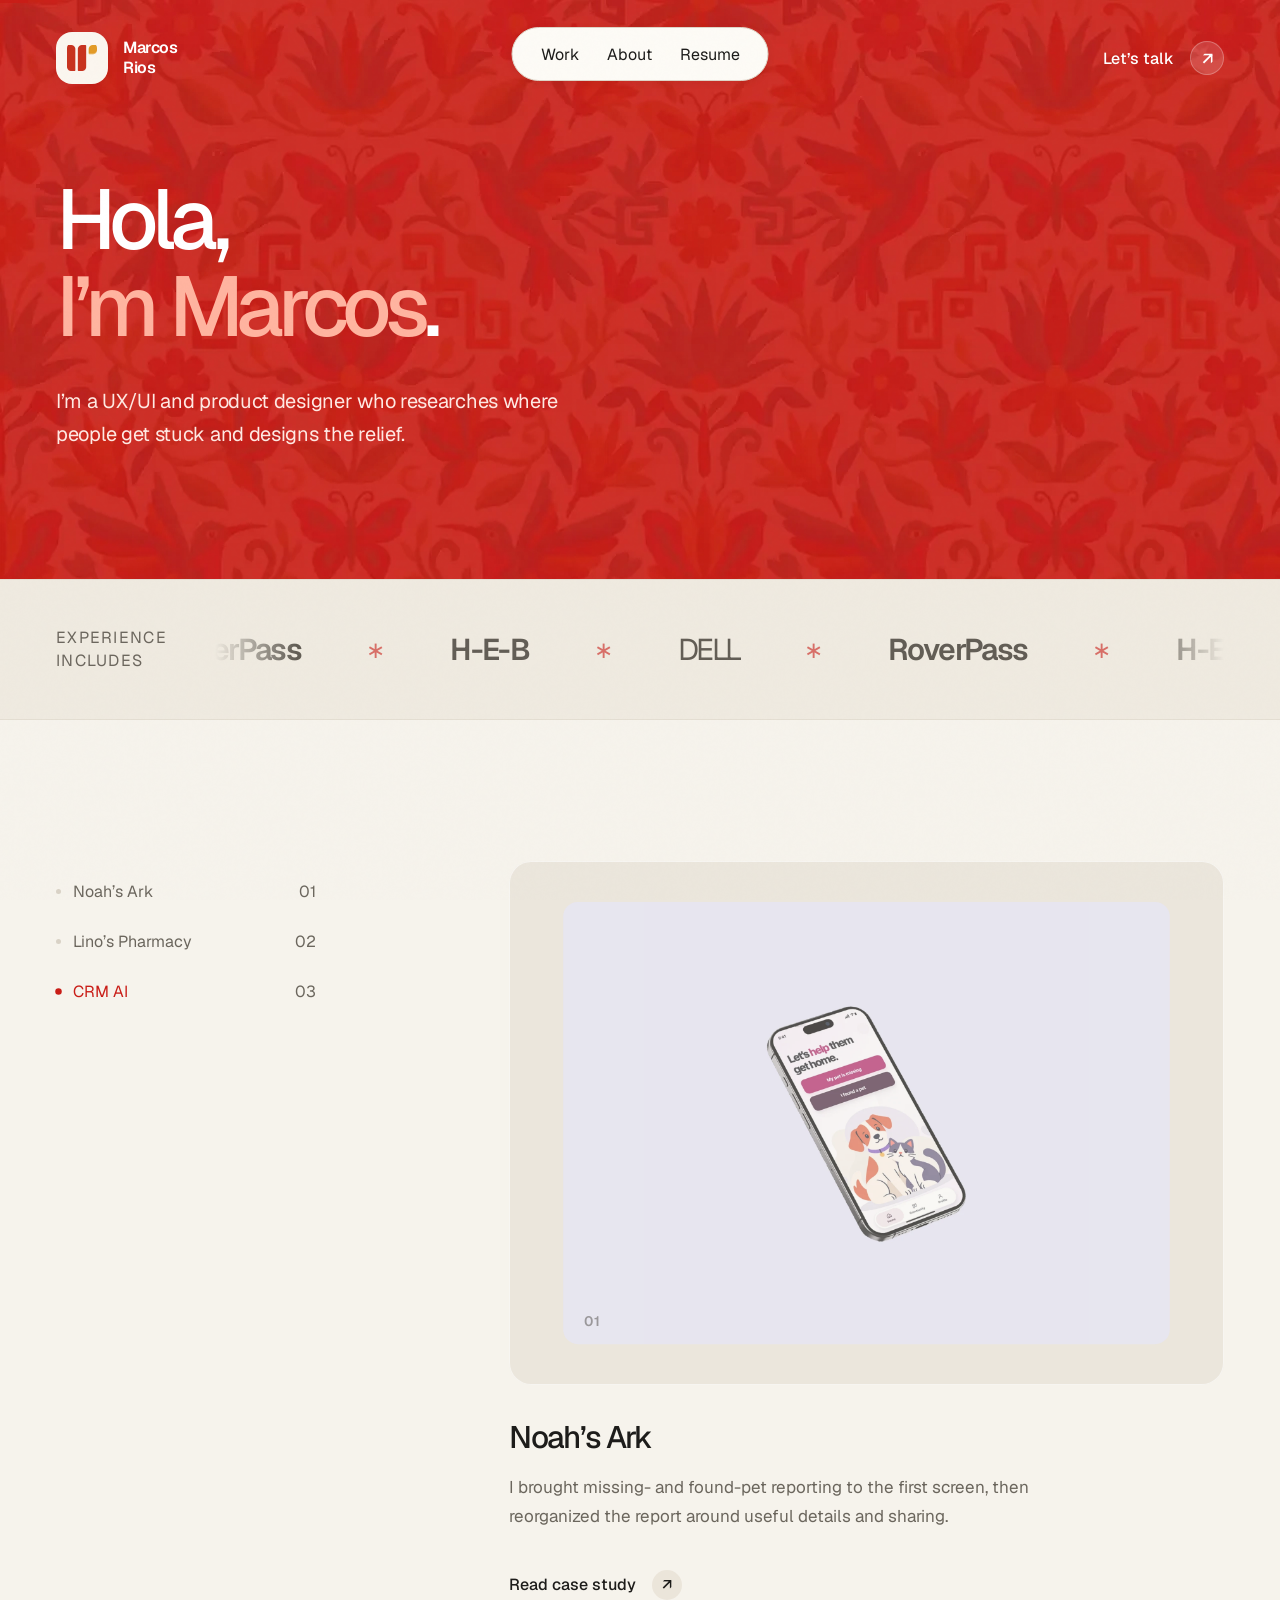
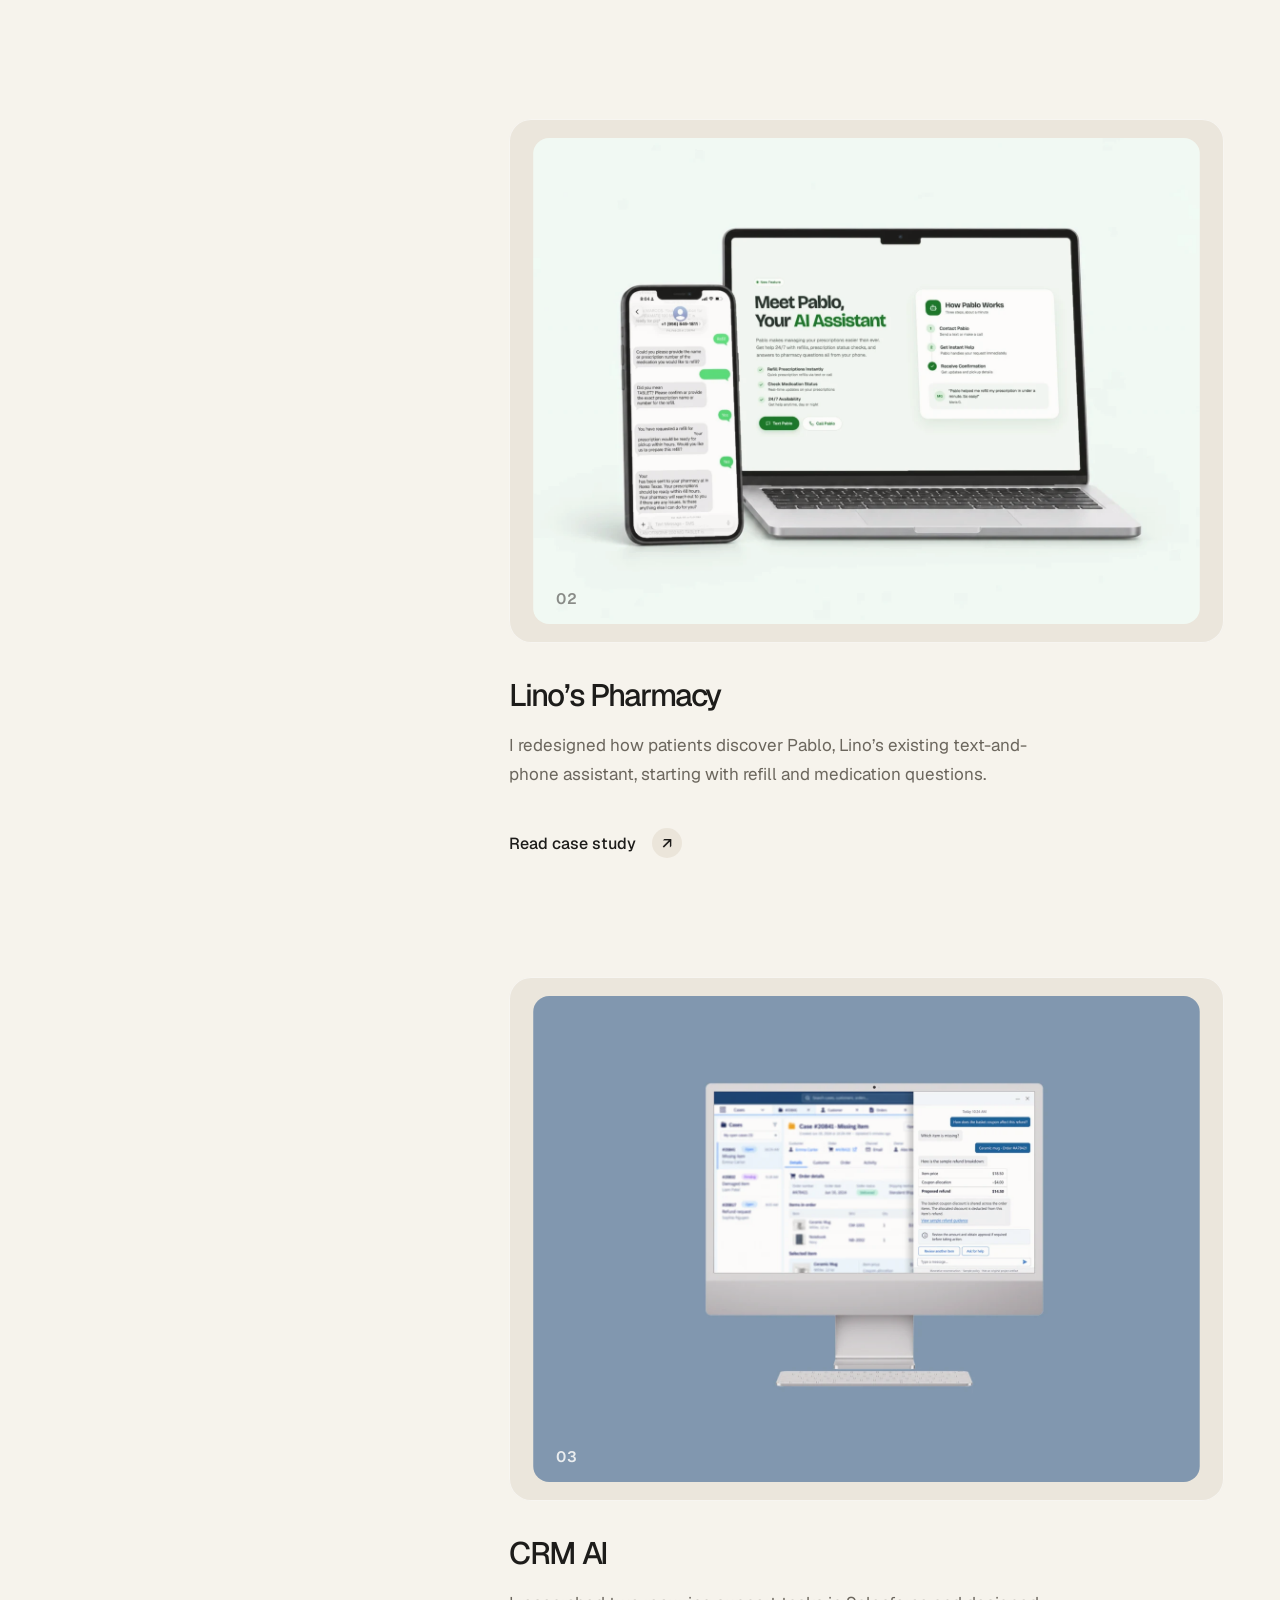
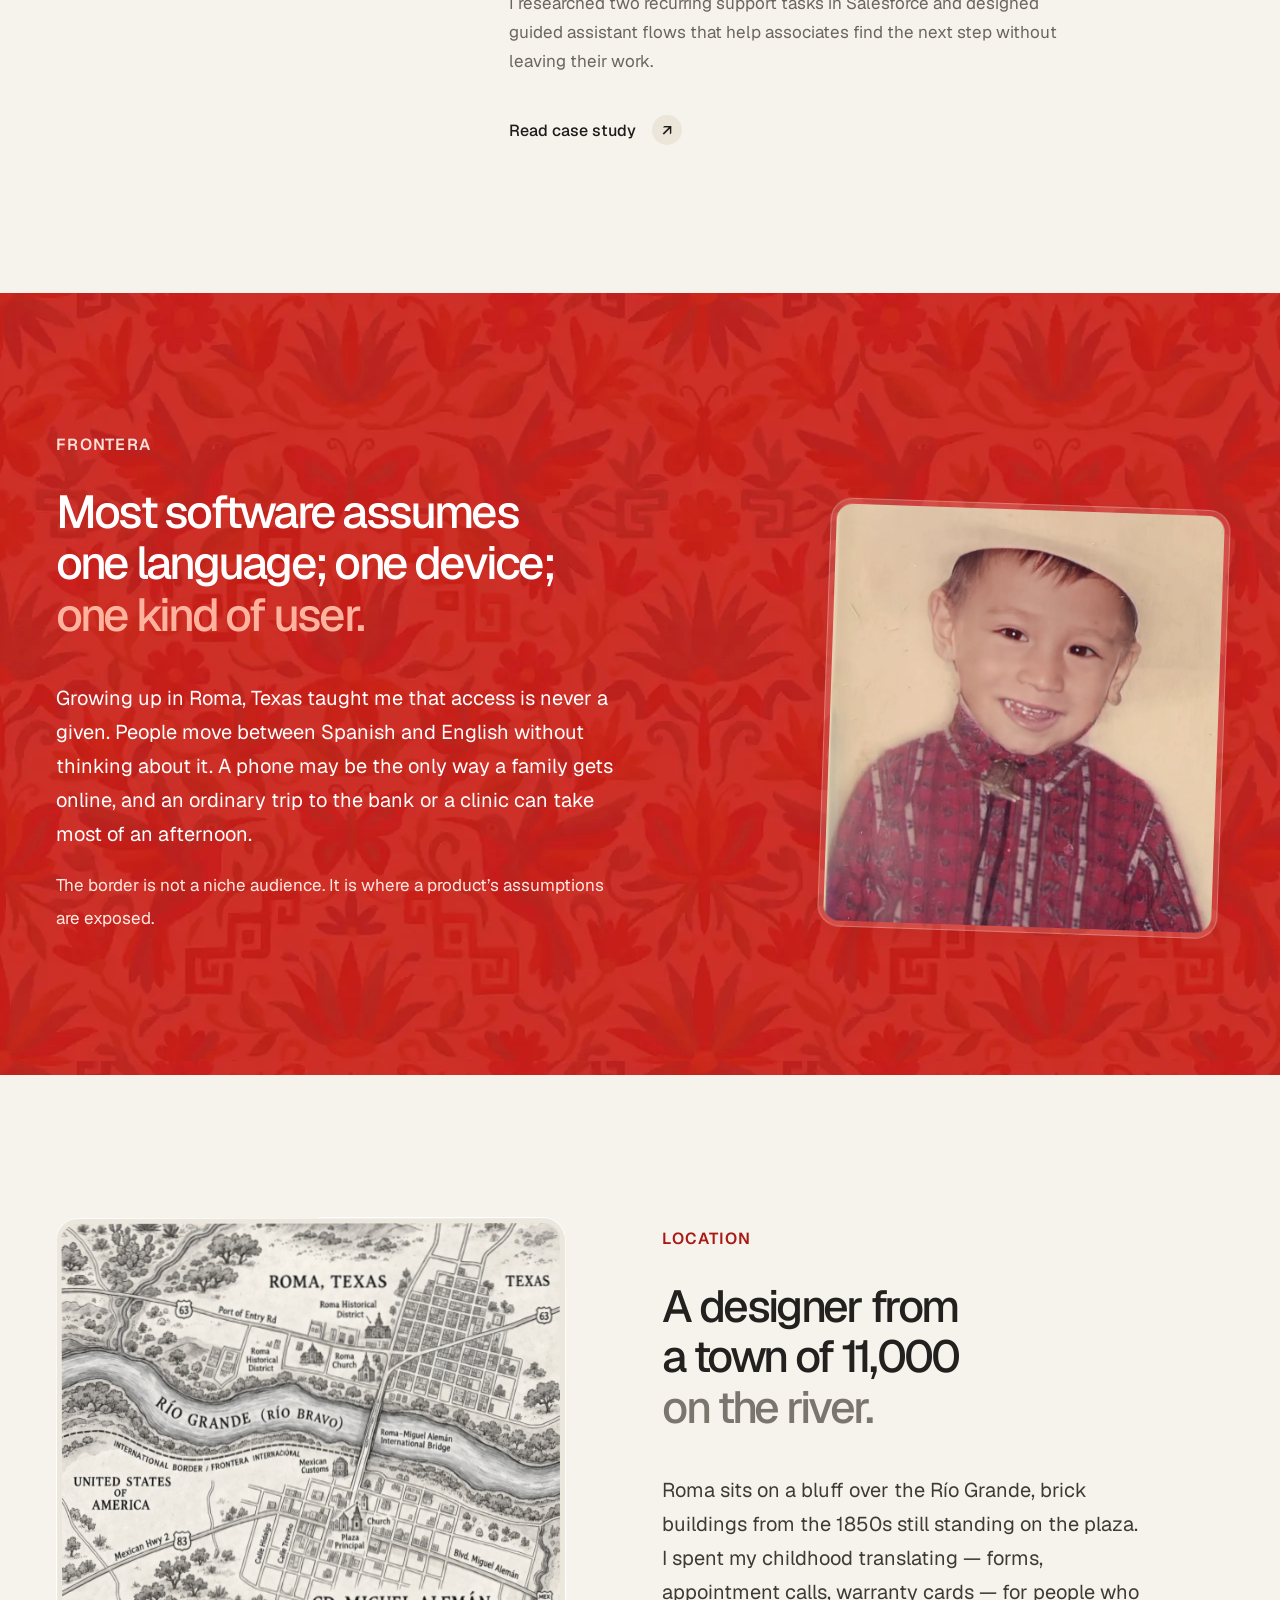
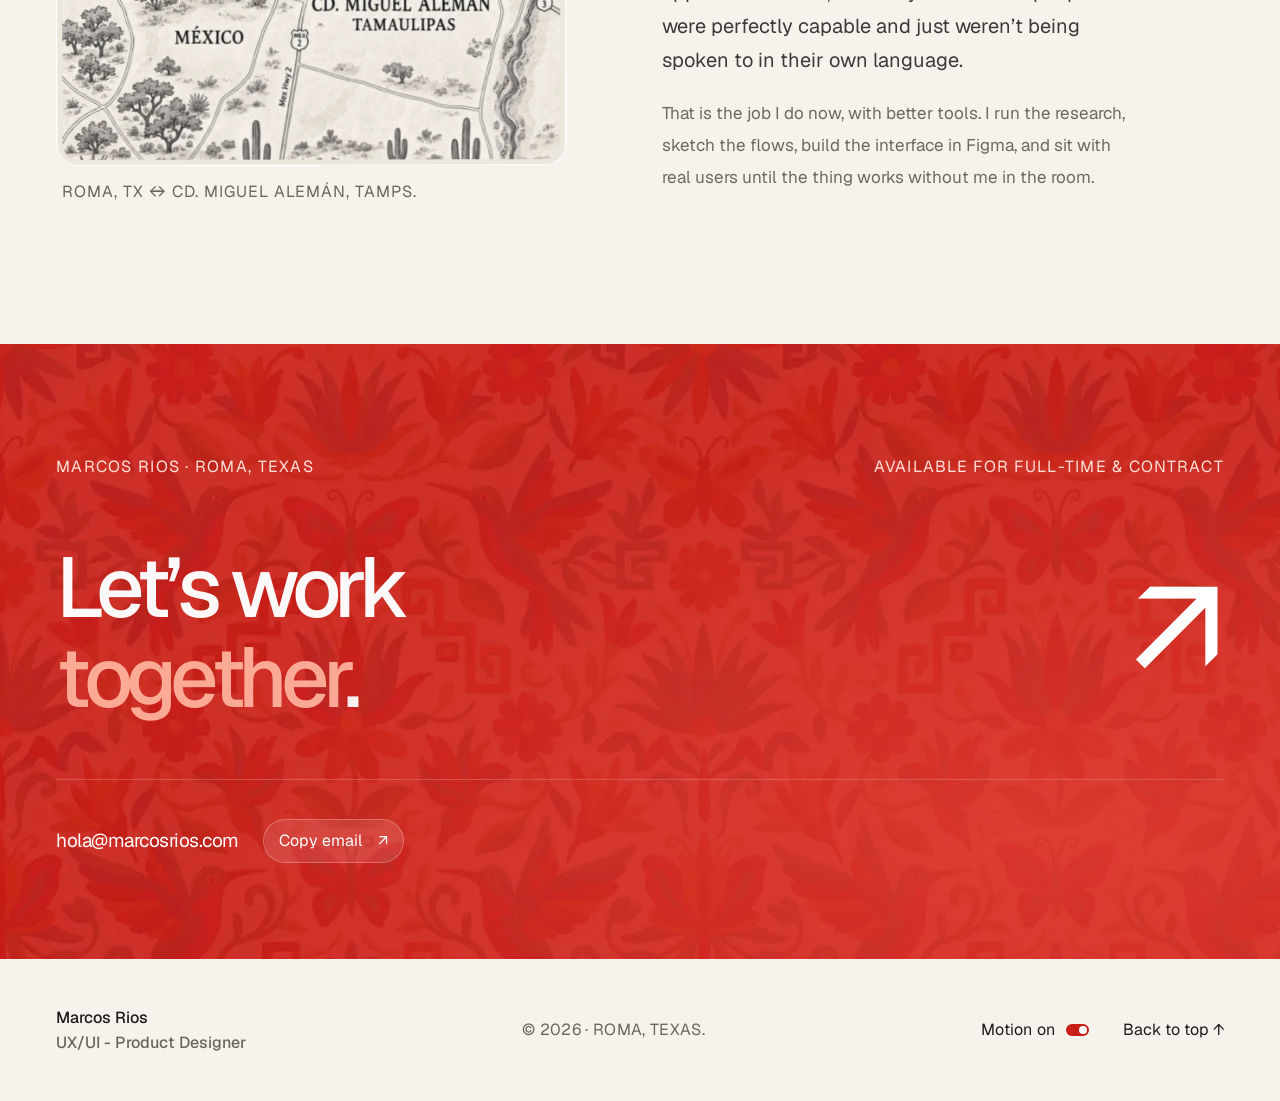
==== commit ecd6c392: "Polish pass: visible focus rings, 44px tap targets, contrast, map caption; remove unused files Co-Au" ====
--- a/index.html
+++ b/index.html
@@ -23,7 +23,7 @@
   <link rel="preload" as="font" href="assets/geist-400.ttf" type="font/ttf" crossorigin>
   <link rel="preload" as="font" href="assets/geist-500.ttf" type="font/ttf" crossorigin>
   <link rel="preload" as="image" href="assets/red-pattern.webp">
-  <link rel="stylesheet" href="styles.css?v=25">
+  <link rel="stylesheet" href="styles.css?v=27">
   <script defer src="assets/gsap.min.js"></script>
   <script defer src="assets/ScrollTrigger.min.js"></script>
   <script defer src="app.js?v=8"></script>
@@ -103,7 +103,7 @@
   </section>
 
   <section class="about-section container" id="about" aria-labelledby="about-title">
-    <div class="photo-shell map-shell"><figure class="photo-frame"><img src="assets/roma-map.webp" alt="Illustrated map of Roma, Texas and Ciudad Miguel Alemán divided by the Rio Grande" width="1150" height="1242" loading="lazy"></figure><span class="photo-caption">ROMA, TX ↔ CD. MIGUEL ALEMÁN, TAMPS.</span></div>
+    <div class="map-col"><div class="photo-shell map-shell"><figure class="photo-frame"><img src="assets/roma-map.webp" alt="Illustrated map of Roma, Texas and Ciudad Miguel Alemán divided by the Rio Grande" width="1150" height="1242" loading="lazy"></figure></div><p class="photo-caption">ROMA, TX ↔ CD. MIGUEL ALEMÁN, TAMPS.</p></div>
     <div class="about-copy"><p class="eyebrow">LOCATION</p><h2 id="about-title">A designer from<br>a town of 11,000<br><span class="muted">on the river.</span></h2><p class="about-lead">Roma sits on a bluff over the Río Grande, brick buildings from the 1850s still standing on the plaza. I spent my childhood translating — forms, appointment calls, warranty cards — for people who were perfectly capable and just weren’t being spoken to in their own language.</p><p>That is the job I do now, with better tools. I run the research, sketch the flows, build the interface in Figma, and sit with real users until the thing works without me in the room.</p></div>
   </section>
 
--- a/styles.css
+++ b/styles.css
@@ -23,12 +23,11 @@
 h1,h2,h3,p,figure,ol{margin:0}
 h1,h2,h3{font-weight:500}
 button:focus-visible,a:focus-visible{outline:3px solid var(--red);outline-offset:6px}
-.red-panel button:focus-visible,.red-panel a:focus-visible{outline-color:var(--cream)}
+.red-panel button:focus-visible,.red-panel a:focus-visible,.site-header>a:focus-visible,.mobile-menu-button:focus-visible{outline-color:var(--cream)}
 ::selection{background:var(--red);color:#fff}
 main{overflow-x:hidden;width:100%;max-width:100%}
 .container{width:min(100% - 112px,var(--content-max));margin-inline:auto}
 .muted{color:var(--muted)}
-.accent{color:var(--red)}
 .eyebrow{font-size:16px;letter-spacing:.08em;font-weight:600}
 .sr-only{position:absolute;width:1px;height:1px;padding:0;margin:-1px;overflow:hidden;clip:rect(0 0 0 0);white-space:nowrap;border:0}
 .skip-link{position:fixed;top:12px;left:12px;z-index:60;padding:16px;background:var(--ink);color:#fff;transform:translateY(-180%)}
@@ -43,12 +42,12 @@
 .brand{display:flex;gap:15px;align-items:center}
 .brand-logo{width:52px;height:52px;object-fit:contain;padding:11px;background:var(--cream);border-radius:16px;box-shadow:0 2px 8px #5a0d0a14}
 .brand-name{font-size:16px;line-height:1.25;font-weight:600;letter-spacing:-.03em}
-.nav-island{position:fixed;top:27px;left:50%;transform:translateX(-50%);display:flex;gap:28px;padding:17px 28px;border-radius:100px;background:#fdfbf6;color:var(--ink);border:1px solid #ddd5c8;box-shadow:0 2px 8px #1d1c1a0f}
-.nav-island a{font-size:16px;position:relative;transition:color .4s var(--ease)}
+.nav-island{position:fixed;top:27px;left:50%;transform:translateX(-50%);display:flex;gap:28px;padding:4px 28px;border-radius:100px;background:#fdfbf6;color:var(--ink);border:1px solid #ddd5c8;box-shadow:0 2px 8px #1d1c1a0f}
+.nav-island a{display:inline-flex;align-items:center;min-height:44px;font-size:16px;position:relative;transition:color .4s var(--ease)}
 .nav-island a:hover{color:var(--red)}
-.nav-dot{width:3px;height:3px;background:var(--red);position:absolute;bottom:-7px;left:50%;border-radius:50%;transform:scale(0);transition:transform .4s var(--ease)}
+.nav-dot{width:3px;height:3px;background:var(--red);position:absolute;bottom:6px;left:50%;border-radius:50%;transform:scale(0);transition:transform .4s var(--ease)}
 .nav-island a:hover .nav-dot{transform:scale(1)}
-.header-contact{display:flex;align-items:center;gap:16px;font-size:16px;font-weight:500}
+.header-contact{display:flex;align-items:center;min-height:44px;gap:16px;font-size:16px;font-weight:500}
 .round-icon{display:inline-flex;align-items:center;justify-content:center;background:#ebe5da;color:var(--ink);border-radius:50%;width:34px;height:34px;font-size:18px;transition:transform .5s var(--ease),background .4s var(--ease)}
 .header-contact .round-icon{background:#ffffff26;color:#fff;box-shadow:inset 0 0 0 1px #ffffff40}
 .header-contact:hover .round-icon,.text-link:hover .round-icon{transform:rotate(45deg);background:#f7d3c8;color:var(--ink)}
@@ -98,7 +97,7 @@
 .work-sidebar h2{font-size:clamp(32px,3.2vw,52px);letter-spacing:-.06em;line-height:1.1;margin-top:24px}
 .project-index{margin-top:0;display:flex;flex-direction:column;gap:5px;max-width:260px}
 .project-index a{display:flex;align-items:center;gap:12px;color:#6b665d;font-size:16px;padding:12px 0;transition:color .4s var(--ease)}
-.project-index a>span:last-child{margin-left:auto;font-size:16px;color:#958f84}
+.project-index a>span:last-child{margin-left:auto;font-size:16px;color:#6b665d}
 .index-marker{width:5px;height:5px;border-radius:50%;background:#d9d2c6;transition:background .4s var(--ease),transform .5s var(--ease)}
 .project-index a.is-active{color:var(--red)}
 .project-index a.is-active .index-marker{background:var(--red);transform:scale(1.3)}
@@ -120,7 +119,7 @@
 .project-heading{display:flex;justify-content:space-between;align-items:center;margin-top:32px}
 .project-heading h3{font-size:31px;letter-spacing:-.055em}
 .project-summary{font-size:17px;color:#6b665d;margin-top:16px;line-height:1.7;max-width:560px}
-.text-link{display:inline-flex;align-items:center;gap:16px;font-size:16px;font-weight:500;margin-top:32px}
+.text-link{display:inline-flex;align-items:center;min-height:44px;gap:16px;font-size:16px;font-weight:500;margin-top:32px}
 .text-link .round-icon{width:30px;height:30px;font-size:16px}
 
 /* Frontera — red texture, editorial split */
@@ -136,11 +135,11 @@
 .photo-frame{overflow:hidden;border-radius:16px}
 .photo-frame>img{width:100%;aspect-ratio:.93;object-fit:cover;transition:transform 1.2s var(--ease)}
 .photo-shell:hover .photo-frame>img{transform:scale(1.04)}
-.photo-caption{display:block;font-size:16px;letter-spacing:.06em;color:#6b665d;position:absolute;bottom:-28px;left:6px}
+.photo-caption{font-size:16px;letter-spacing:.06em;line-height:1.5;color:#6b665d;margin:16px 0 0 6px}
 
 /* About */
 .about-section{padding-block:var(--space-section);display:grid;grid-template-columns:minmax(0,1fr) minmax(0,1.1fr);align-items:center;gap:96px}
-.map-shell{max-width:560px}
+.map-col{max-width:560px}
 .about-copy .eyebrow{color:var(--red-deep)}
 .about-copy h2{font-size:clamp(35px,3.5vw,54px);letter-spacing:-.06em;line-height:1.13;margin-top:32px;margin-bottom:40px}
 .about-copy p:not(.eyebrow){color:#6b665d;font-size:17px;line-height:1.9;margin-top:20px;max-width:480px}
@@ -156,8 +155,8 @@
 .contact-arrow{font-size:clamp(88px,12vw,200px);font-weight:400;line-height:1;transition:transform .9s var(--ease)}
 .contact-main:hover .contact-arrow{transform:translate(18px,-18px)}
 .contact-bottom{display:flex;align-items:center;gap:24px;padding-top:40px;box-shadow:inset 0 1px #ffffff30}
-.contact-bottom>a{font-size:19px;letter-spacing:-.025em}
-.copy-email{padding:8px 16px;border-radius:100px;background:#ffffff1a;color:#fff;box-shadow:inset 0 0 0 1px #ffffff40;font-size:16px;transition:background .4s var(--ease)}
+.contact-bottom>a{display:inline-flex;align-items:center;min-height:44px;font-size:19px;letter-spacing:-.025em}
+.copy-email{min-height:44px;padding:8px 16px;border-radius:100px;background:#ffffff1a;color:#fff;box-shadow:inset 0 0 0 1px #ffffff40;font-size:16px;transition:background .4s var(--ease)}
 .copy-email:hover{background:#ffffff33}
 .copy-email>span{margin-left:12px}
 #copy-status{font-size:16px;color:#ffe9e3}
@@ -169,6 +168,7 @@
 .site-footer>span{font-size:16px;color:#6b665d;letter-spacing:.02em}
 .footer-actions{display:flex;align-items:center;gap:34px}
 .footer-actions button,.back-top{font-size:16px;background:transparent}
+.back-top{display:inline-flex;align-items:center;min-height:44px}
 .footer-actions button{display:flex;gap:5px;align-items:center;padding:12px 0;min-height:44px}
 .toggle-indicator{width:23px;height:12px;border-radius:20px;background:var(--red);margin-left:6px;position:relative;transition:background .4s var(--ease)}
 .toggle-indicator::after{content:"";width:8px;height:8px;position:absolute;top:2px;right:2px;border-radius:50%;background:#fff;transition:transform .4s var(--ease)}
@@ -189,7 +189,7 @@
   .about-section{gap:64px}
 }
 @media(max-width:850px){
-  .nav-island{gap:20px;padding:16px 24px}
+  .nav-island{gap:20px;padding:4px 24px}
   .header-contact{gap:12px}
   .brand-name{display:none}
   .hero h1,.contact-main h2{font-size:7.4vw}
@@ -242,7 +242,7 @@
   .frontera-copy h2{font-size:clamp(30px,8.4vw,40px)}
   .frontera-copy p.frontera-lead{font-size:18px}
   .about-section{display:flex;flex-direction:column;gap:72px;align-items:stretch}
-  .map-shell{max-width:380px;margin-inline:auto}
+  .map-col{max-width:380px;margin-inline:auto;width:100%}
   .about-copy h2{font-size:36px;margin-top:22px}
   .about-copy p.about-lead{font-size:18px}
   .about-copy p:not(.eyebrow){font-size:16px}
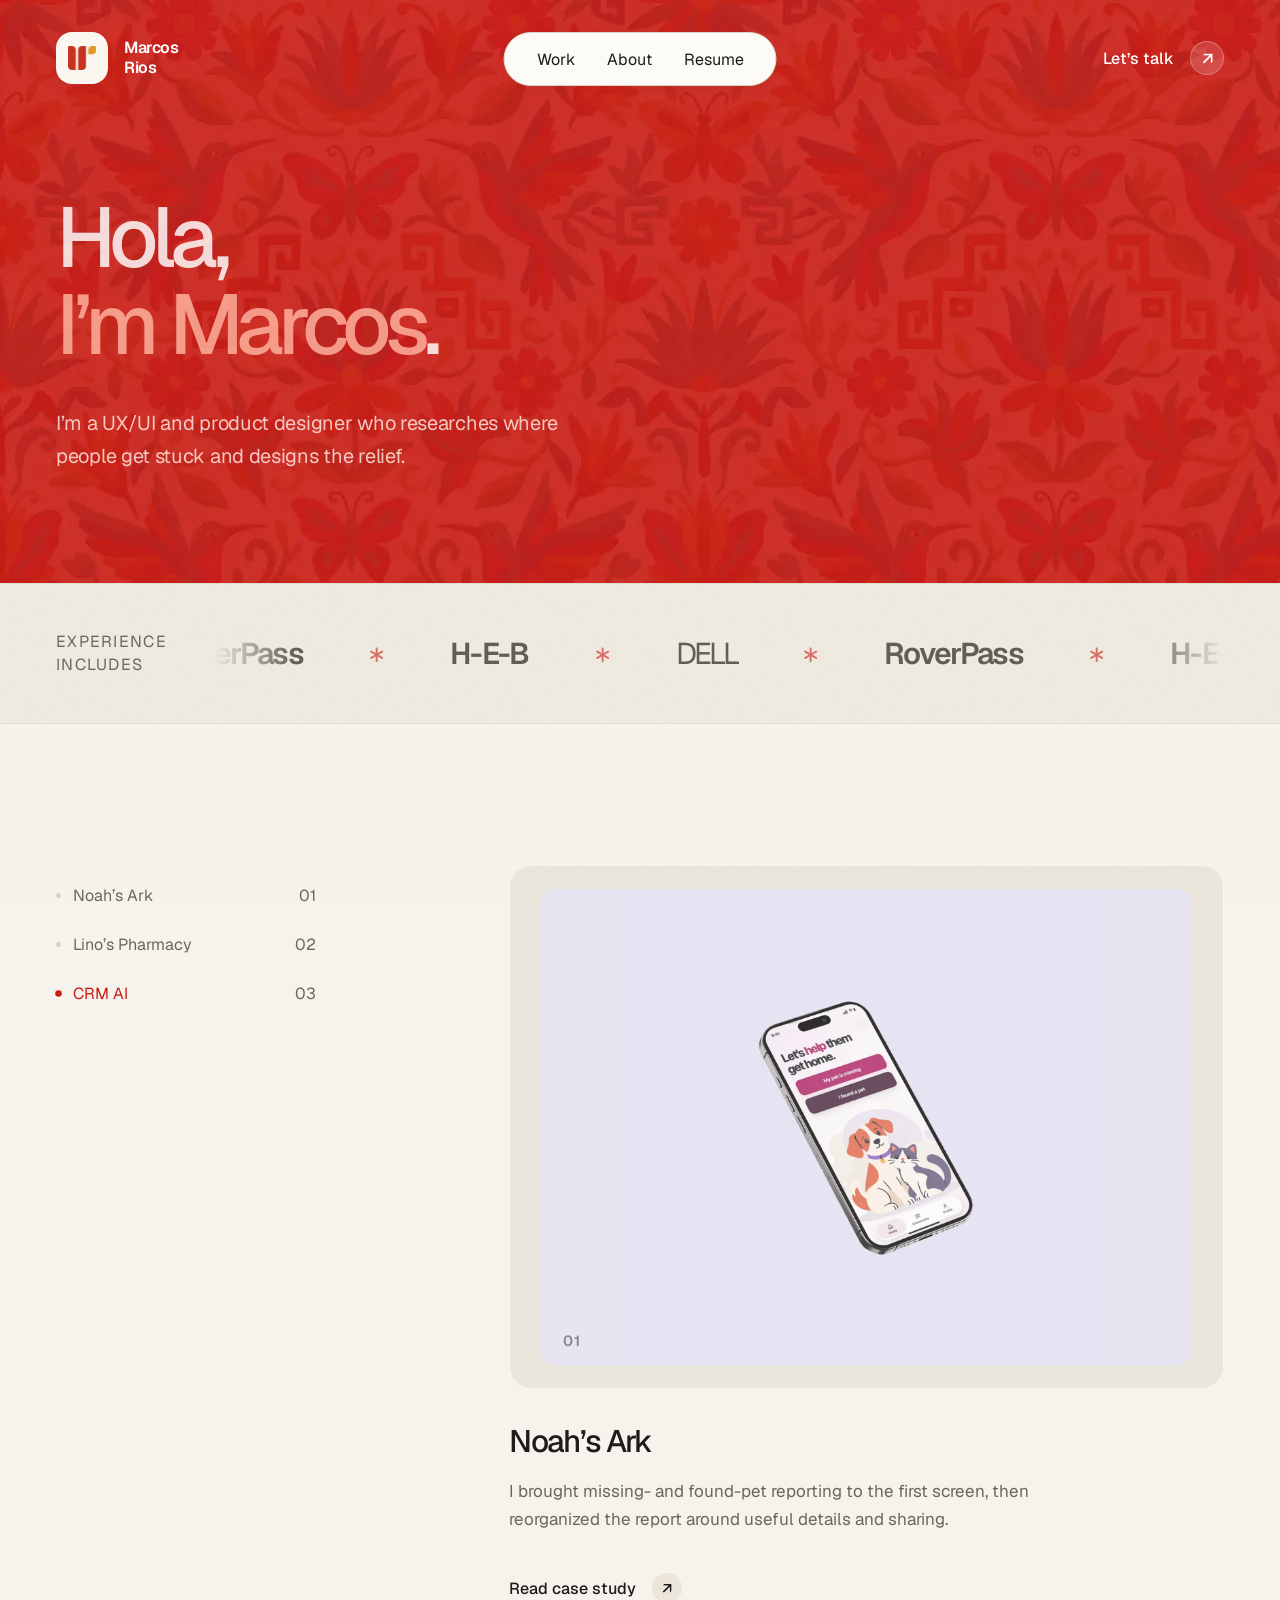
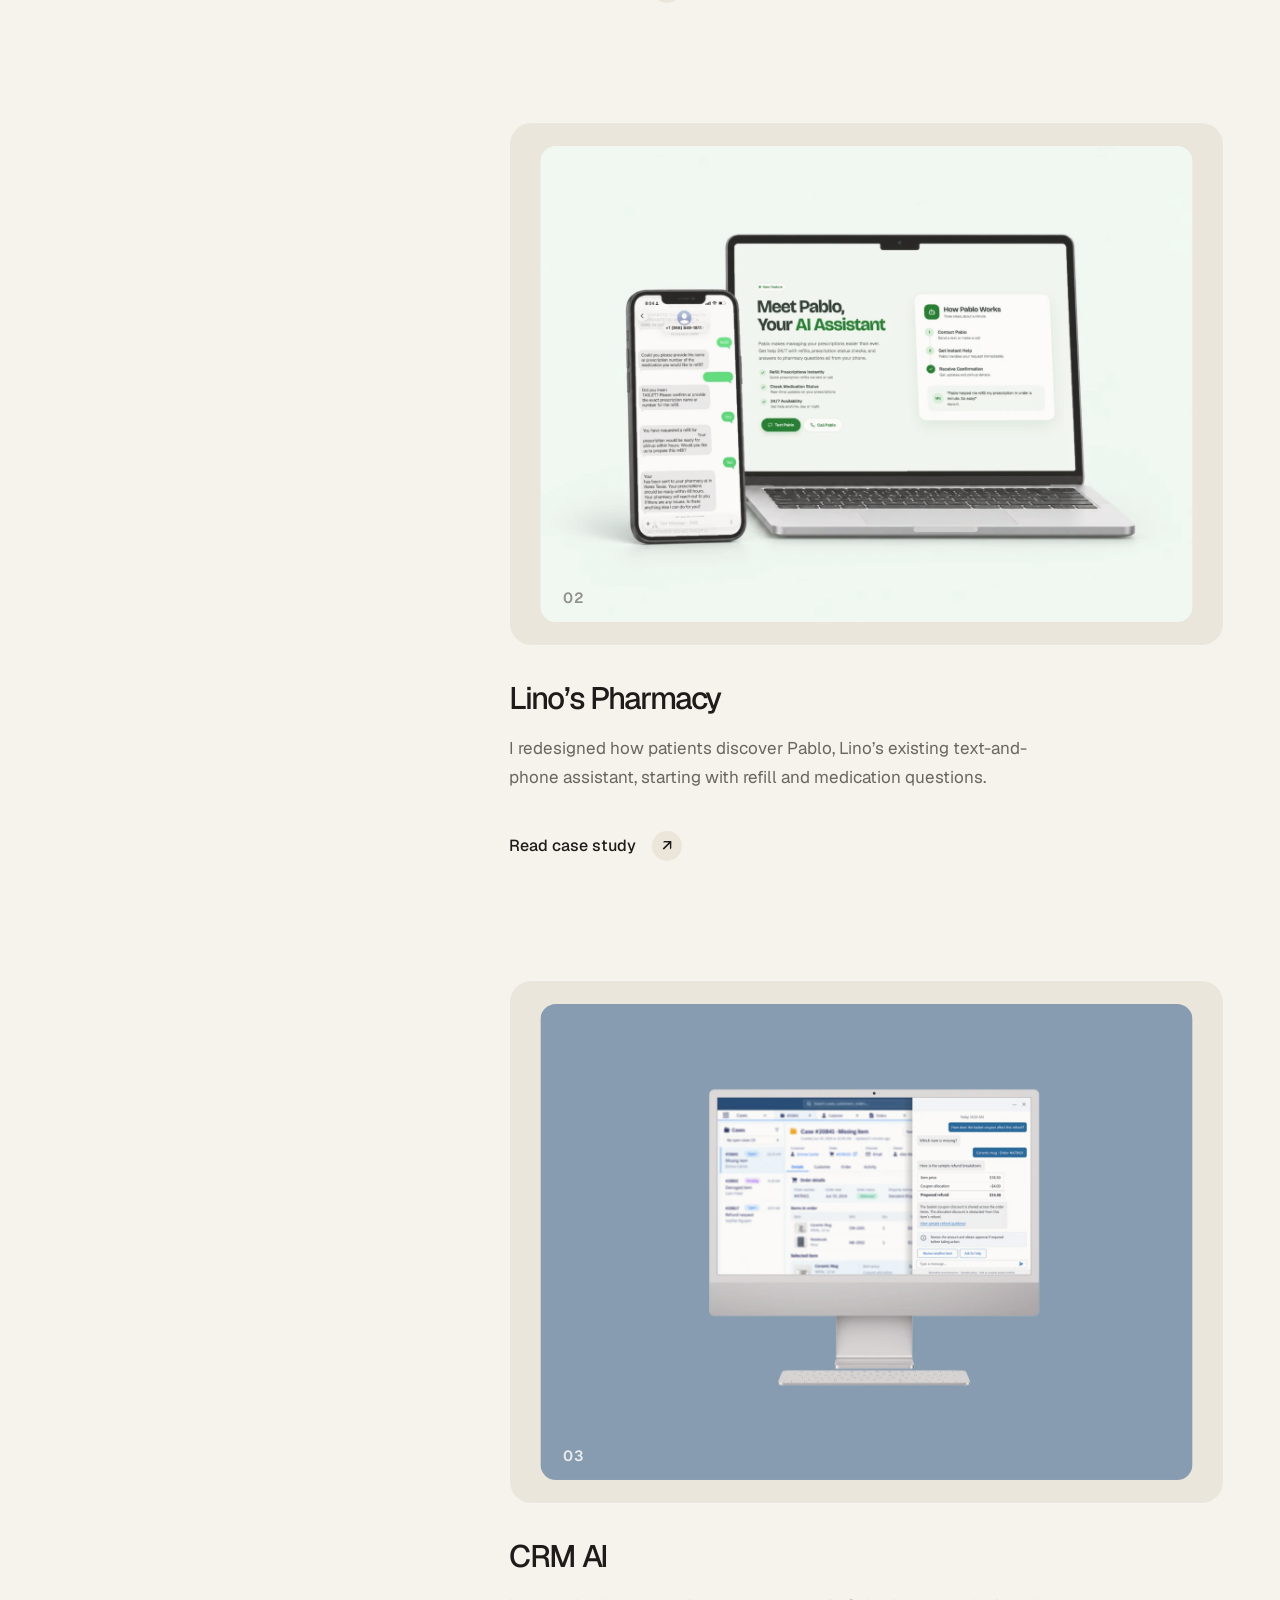
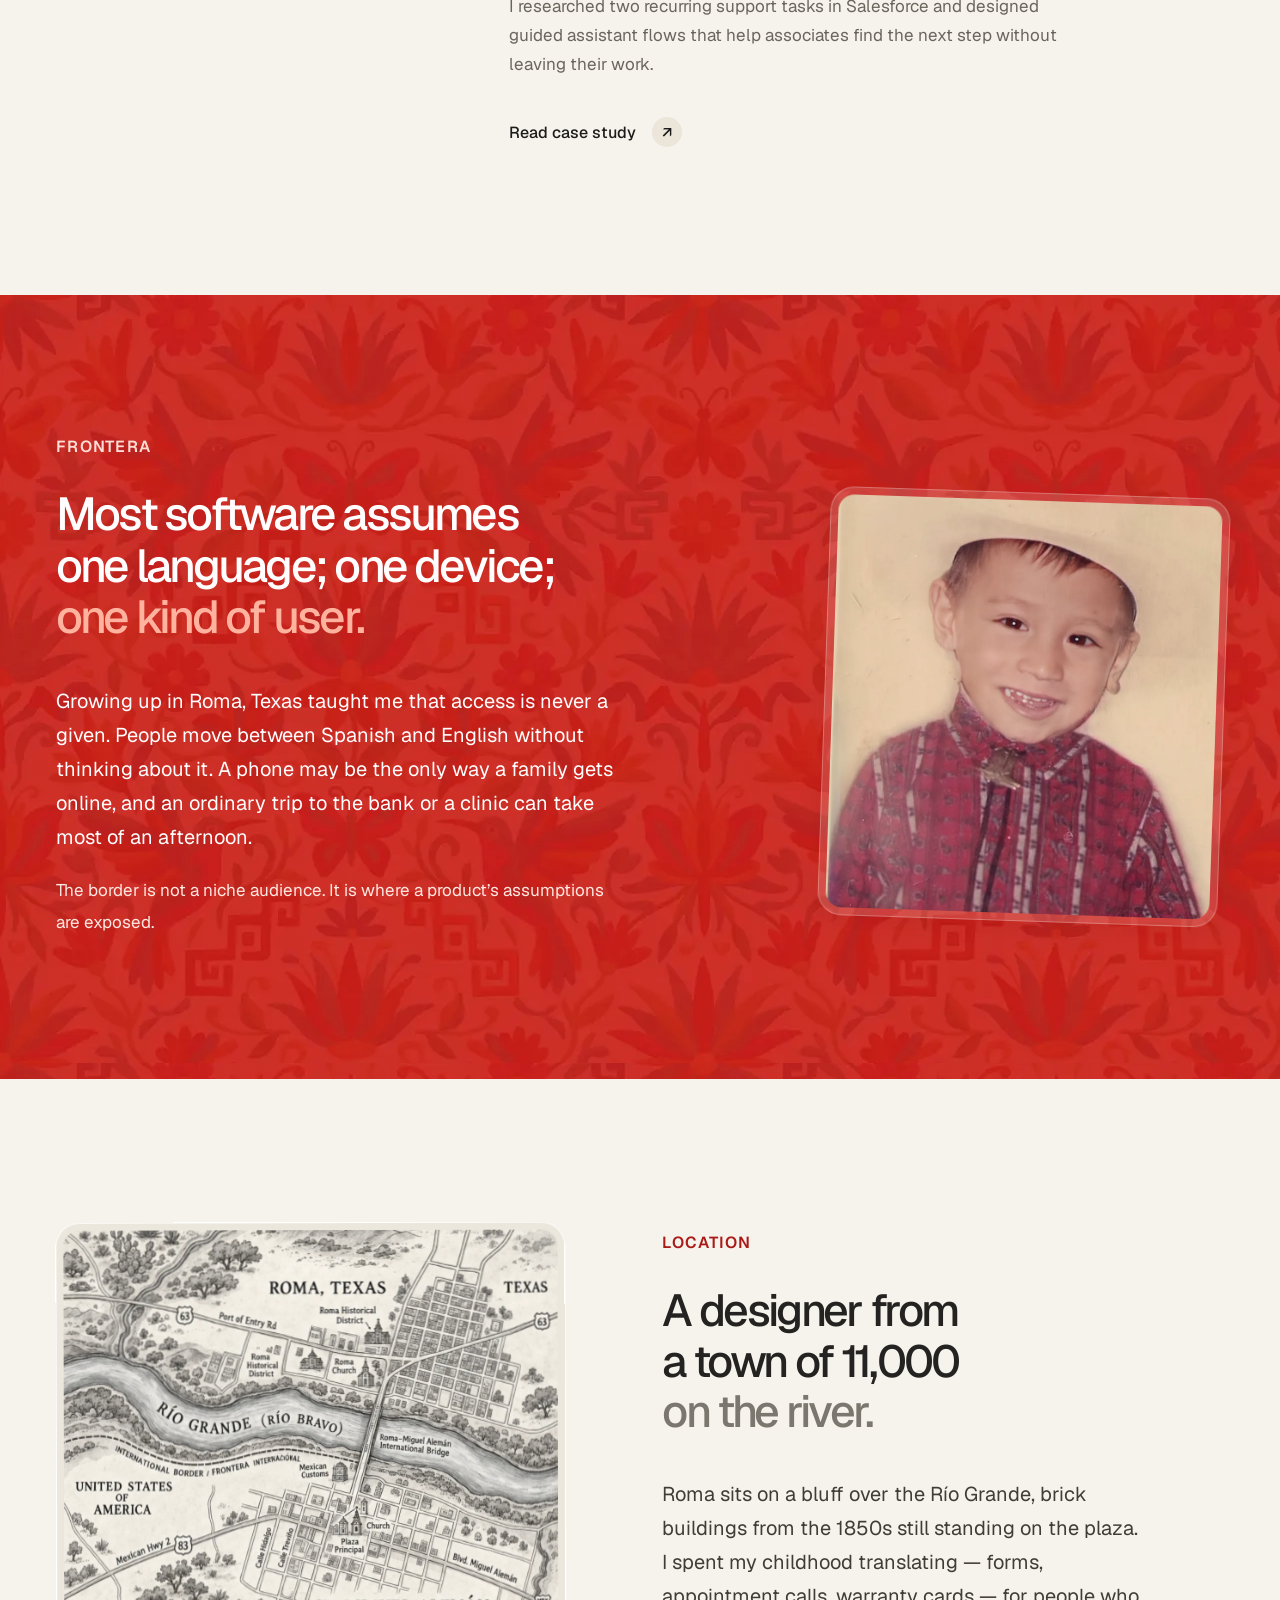
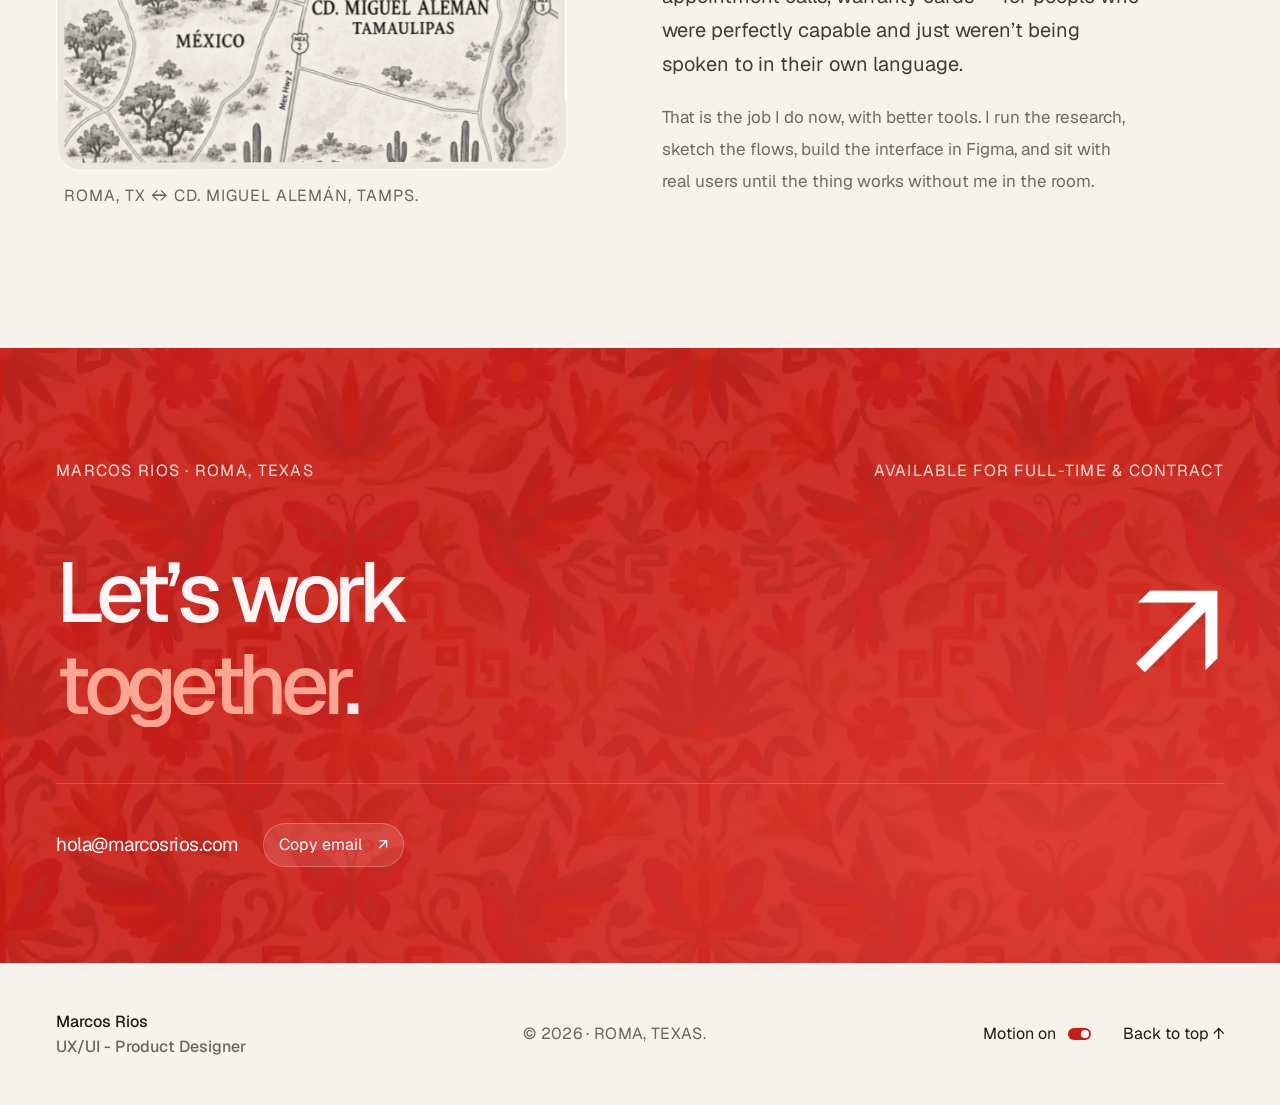
==== commit ca674d86: "Apply Apple 8pt spacing grid as shared spacing tokens Co-Authored-By: Claude Opus 5.5 <noreply@anthr" ====
--- a/index.html
+++ b/index.html
@@ -23,7 +23,7 @@
   <link rel="preload" as="font" href="assets/geist-400.ttf" type="font/ttf" crossorigin>
   <link rel="preload" as="font" href="assets/geist-500.ttf" type="font/ttf" crossorigin>
   <link rel="preload" as="image" href="assets/red-pattern.webp">
-  <link rel="stylesheet" href="styles.css?v=27">
+  <link rel="stylesheet" href="styles.css?v=28">
   <script defer src="assets/gsap.min.js"></script>
   <script defer src="assets/ScrollTrigger.min.js"></script>
   <script defer src="app.js?v=8"></script>
--- a/styles.css
+++ b/styles.css
@@ -8,12 +8,14 @@
   --red:#c91d17;--red-deep:#a81411;--red-soft:#ffb4a0;--cream:#fbf6ef;
   --ease:cubic-bezier(.22,1,.36,1);
   --layer-nav:20;--layer-overlay:40;--layer-texture:50;
+  /* Spacing — Apple 8pt grid: 4pt steps up to 20, then multiples of 8 */
+  --space-1:4px;--space-2:8px;--space-3:12px;--space-4:16px;--space-5:20px;--space-6:24px;--space-8:32px;--space-10:40px;--space-12:48px;--space-14:56px;--space-16:64px;--space-18:72px;--space-20:80px;--space-22:88px;--space-24:96px;--space-26:104px;--space-28:112px;--space-30:120px;--space-32:128px;--space-34:136px;--space-38:152px;--space-42:168px;--space-44:176px;
   --space-section:clamp(96px,11vw,160px);--content-max:1200px;--gutter:max(56px,calc((100% - var(--content-max)) / 2))
 }
 
 /* Base — type, rhythm, and grain from the blue site */
 *{box-sizing:border-box}
-html{scroll-behavior:auto;scroll-padding-top:110px}
+html{scroll-behavior:auto;scroll-padding-top:var(--space-28)}
 body{margin:0;background:var(--paper);color:var(--ink);font-family:Geist,sans-serif;font-size:16px;-webkit-font-smoothing:antialiased}
 body::after{content:"";position:fixed;inset:0;z-index:var(--layer-texture);pointer-events:none;opacity:.024;background-image:url("data:image/svg+xml,%3Csvg viewBox='0 0 180 180' xmlns='http://www.w3.org/2000/svg'%3E%3Cfilter id='n'%3E%3CfeTurbulence type='fractalNoise' baseFrequency='.92' numOctaves='3' stitchTiles='stitch'/%3E%3C/filter%3E%3Cpath fill='%23000' filter='url(%23n)' opacity='.6' d='M0 0h180v180H0z'/%3E%3C/svg%3E")}
 button,a{-webkit-tap-highlight-color:transparent;touch-action:manipulation}
@@ -30,7 +32,7 @@
 .muted{color:var(--muted)}
 .eyebrow{font-size:16px;letter-spacing:.08em;font-weight:600}
 .sr-only{position:absolute;width:1px;height:1px;padding:0;margin:-1px;overflow:hidden;clip:rect(0 0 0 0);white-space:nowrap;border:0}
-.skip-link{position:fixed;top:12px;left:12px;z-index:60;padding:16px;background:var(--ink);color:#fff;transform:translateY(-180%)}
+.skip-link{position:fixed;top:var(--space-3);left:var(--space-3);z-index:60;padding:var(--space-4);background:var(--ink);color:#fff;transform:translateY(-180%)}
 .skip-link:focus{transform:none}
 .scroll-progress{position:fixed;left:0;top:0;height:3px;width:100%;background:var(--red);transform:scaleX(0);transform-origin:0 50%;z-index:var(--layer-nav)}
 
@@ -38,41 +40,41 @@
 .red-panel{background-color:var(--red);background-image:url("assets/red-pattern.webp");background-position:top left;background-repeat:repeat;color:#fff}
 
 /* Header */
-.site-header{width:100%;padding:32px var(--gutter);position:absolute;top:0;display:flex;align-items:center;justify-content:space-between;z-index:var(--layer-nav);color:#fff}
-.brand{display:flex;gap:15px;align-items:center}
-.brand-logo{width:52px;height:52px;object-fit:contain;padding:11px;background:var(--cream);border-radius:16px;box-shadow:0 2px 8px #5a0d0a14}
+.site-header{width:100%;padding:var(--space-8) var(--gutter);position:absolute;top:0;display:flex;align-items:center;justify-content:space-between;z-index:var(--layer-nav);color:#fff}
+.brand{display:flex;gap:var(--space-4);align-items:center}
+.brand-logo{width:52px;height:52px;object-fit:contain;padding:var(--space-3);background:var(--cream);border-radius:16px;box-shadow:0 2px 8px #5a0d0a14}
 .brand-name{font-size:16px;line-height:1.25;font-weight:600;letter-spacing:-.03em}
-.nav-island{position:fixed;top:27px;left:50%;transform:translateX(-50%);display:flex;gap:28px;padding:4px 28px;border-radius:100px;background:#fdfbf6;color:var(--ink);border:1px solid #ddd5c8;box-shadow:0 2px 8px #1d1c1a0f}
+.nav-island{position:fixed;top:var(--space-8);left:50%;transform:translateX(-50%);display:flex;gap:var(--space-8);padding:var(--space-1) var(--space-8);border-radius:100px;background:#fdfbf6;color:var(--ink);border:1px solid #ddd5c8;box-shadow:0 2px 8px #1d1c1a0f}
 .nav-island a{display:inline-flex;align-items:center;min-height:44px;font-size:16px;position:relative;transition:color .4s var(--ease)}
 .nav-island a:hover{color:var(--red)}
-.nav-dot{width:3px;height:3px;background:var(--red);position:absolute;bottom:6px;left:50%;border-radius:50%;transform:scale(0);transition:transform .4s var(--ease)}
+.nav-dot{width:3px;height:3px;background:var(--red);position:absolute;bottom:var(--space-2);left:50%;border-radius:50%;transform:scale(0);transition:transform .4s var(--ease)}
 .nav-island a:hover .nav-dot{transform:scale(1)}
-.header-contact{display:flex;align-items:center;min-height:44px;gap:16px;font-size:16px;font-weight:500}
+.header-contact{display:flex;align-items:center;min-height:44px;gap:var(--space-4);font-size:16px;font-weight:500}
 .round-icon{display:inline-flex;align-items:center;justify-content:center;background:#ebe5da;color:var(--ink);border-radius:50%;width:34px;height:34px;font-size:18px;transition:transform .5s var(--ease),background .4s var(--ease)}
 .header-contact .round-icon{background:#ffffff26;color:#fff;box-shadow:inset 0 0 0 1px #ffffff40}
 .header-contact:hover .round-icon,.text-link:hover .round-icon{transform:rotate(45deg);background:#f7d3c8;color:var(--ink)}
 .mobile-menu-button{display:none}
-.mobile-menu{background:var(--paper);color:var(--ink);border:0;width:100%;height:100dvh;max-width:100%;max-height:100%;margin:0;padding:28px}
+.mobile-menu{background:var(--paper);color:var(--ink);border:0;width:100%;height:100dvh;max-width:100%;max-height:100%;margin:0;padding:var(--space-8)}
 .mobile-menu::backdrop{background:#1d1c1a80}
-.mobile-menu nav{display:flex;flex-direction:column;gap:24px;margin-top:14vh}
+.mobile-menu nav{display:flex;flex-direction:column;gap:var(--space-6);margin-top:14vh}
 .mobile-menu nav a{font-size:clamp(32px,8vw,70px);letter-spacing:-.06em}
-.menu-close{display:flex;align-items:center;gap:20px;margin-left:auto;background:transparent}
+.menu-close{display:flex;align-items:center;gap:var(--space-5);margin-left:auto;background:transparent}
 .menu-close span{font-size:32px}
-.mobile-menu-caption{position:absolute;bottom:36px;font-size:16px}
+.mobile-menu-caption{position:absolute;bottom:var(--space-10);font-size:16px}
 
 /* Hero — red site's photo and copy, blue site's type and motion */
 .hero{position:relative;display:flex;align-items:center;overflow:hidden;isolation:isolate}
 /* Square framed portrait — same translucent shell as the Frontera photo */
-.hero-inner{padding-top:176px;padding-bottom:128px}
+.hero-inner{padding-top:var(--space-44);padding-bottom:var(--space-32)}
 .hero-copy{position:relative;max-width:760px}
 h1{font-size:clamp(58px,6.6vw,108px);font-weight:500;letter-spacing:-.075em;line-height:1.025}
 .line{display:block;overflow:hidden;padding-right:.12em;margin-right:-.12em;padding-bottom:.1em;margin-bottom:-.1em}
 .line>span{display:block;white-space:nowrap}
 .line:nth-child(2){color:var(--red-soft)}
 .title-period{color:#fff}
-.hero-intro{margin-top:36px;max-width:520px}
+.hero-intro{margin-top:var(--space-10);max-width:520px}
 .hero-intro p{font-size:20px;line-height:1.65;color:#ffe9e3;letter-spacing:-.015em}
-.pill-button{display:inline-flex;gap:24px;align-items:center;padding:7px 7px 7px 24px;background:var(--ink);color:#fff;border-radius:100px;font-size:16px;font-weight:500;min-height:50px;transition:background .5s var(--ease),color .5s var(--ease)}
+.pill-button{display:inline-flex;gap:var(--space-6);align-items:center;padding:var(--space-2) var(--space-2) var(--space-2) var(--space-6);background:var(--ink);color:#fff;border-radius:100px;font-size:16px;font-weight:500;min-height:50px;transition:background .5s var(--ease),color .5s var(--ease)}
 .pill-button .round-icon{background:#fff;color:var(--ink);width:36px;height:36px}
 .pill-button:hover{background:var(--red)}
 .pill-button:hover .round-icon{transform:rotate(-45deg)}
@@ -82,30 +84,30 @@
 .pill-light:hover{background:var(--ink);color:#fff}
 
 /* Experience strip */
-.experience-strip{padding:48px var(--gutter);display:flex;align-items:center;gap:48px;background:#efeae0;box-shadow:inset 0 1px #e4ded2,inset 0 -1px #e4ded2}
+.experience-strip{padding:var(--space-12) var(--gutter);display:flex;align-items:center;gap:var(--space-12);background:#efeae0;box-shadow:inset 0 1px #e4ded2,inset 0 -1px #e4ded2}
 .strip-caption{font-size:16px;line-height:1.4;letter-spacing:.08em;color:#6b665d;white-space:nowrap}
 .marquee-window{overflow:hidden;mask-image:linear-gradient(90deg,transparent,#000 8%,#000 92%,transparent);-webkit-mask-image:linear-gradient(90deg,transparent,#000 8%,#000 92%,transparent);width:100%}
-.marquee-track{padding-right:65px;display:flex;align-items:center;gap:65px;width:max-content}
+.marquee-track{padding-right:var(--space-16);display:flex;align-items:center;gap:var(--space-16);width:max-content}
 .marquee-track>span{font-size:30px;font-weight:600;letter-spacing:-.055em;color:#625d55}
 .marquee-track>i{font-style:normal;color:var(--red);opacity:.6;font-size:23px}
 .marquee-track .dell{font-weight:400;letter-spacing:-.09em}
 
 /* Work — pinned sidebar and scrubbed project cards */
-.work-section{padding-block:var(--space-section);display:grid;grid-template-columns:minmax(0,1fr) minmax(0,2fr);gap:96px;position:relative;align-items:start}
-.work-sidebar{padding-top:8px;position:relative;align-self:start}
+.work-section{padding-block:var(--space-section);display:grid;grid-template-columns:minmax(0,1fr) minmax(0,2fr);gap:var(--space-24);position:relative;align-items:start}
+.work-sidebar{padding-top:var(--space-2);position:relative;align-self:start}
 .work-sidebar .eyebrow{color:var(--red-deep)}
-.work-sidebar h2{font-size:clamp(32px,3.2vw,52px);letter-spacing:-.06em;line-height:1.1;margin-top:24px}
-.project-index{margin-top:0;display:flex;flex-direction:column;gap:5px;max-width:260px}
-.project-index a{display:flex;align-items:center;gap:12px;color:#6b665d;font-size:16px;padding:12px 0;transition:color .4s var(--ease)}
+.work-sidebar h2{font-size:clamp(32px,3.2vw,52px);letter-spacing:-.06em;line-height:1.1;margin-top:var(--space-6)}
+.project-index{margin-top:0;display:flex;flex-direction:column;gap:var(--space-1);max-width:260px}
+.project-index a{display:flex;align-items:center;gap:var(--space-3);color:#6b665d;font-size:16px;padding:var(--space-3) 0;transition:color .4s var(--ease)}
 .project-index a>span:last-child{margin-left:auto;font-size:16px;color:#6b665d}
 .index-marker{width:5px;height:5px;border-radius:50%;background:#d9d2c6;transition:background .4s var(--ease),transform .5s var(--ease)}
 .project-index a.is-active{color:var(--red)}
 .project-index a.is-active .index-marker{background:var(--red);transform:scale(1.3)}
 .project-index a:hover{color:var(--red)}
 .project-gallery{min-width:0}
-.project{margin-bottom:112px;scroll-margin-top:105px}
+.project{margin-bottom:var(--space-28);scroll-margin-top:var(--space-26)}
 .project:last-child{margin-bottom:0}
-.project-shell{padding:5px;background:#ebe6dc;border-radius:22px;box-shadow:inset 0 0 0 1px #fff9;overflow:hidden}
+.project-shell{padding:var(--space-1);background:#ebe6dc;border-radius:22px;box-shadow:inset 0 0 0 1px #fff9;overflow:hidden}
 .project-visual{width:100%;position:relative;display:block;aspect-ratio:1.37;border-radius:17px;overflow:hidden}
 .project-image-wrap{width:100%;height:100%;transition:transform 1.2s var(--ease)}
 .project-image-wrap>img{width:100%;height:100%;object-fit:cover}
@@ -115,146 +117,146 @@
 .lino-visual{background:#f2fcf6}
 .crm-visual{background:#738da9}
 .crm-visual .project-number{color:#fff;opacity:.85}
-.project-number{position:absolute;left:24px;bottom:16px;font-size:16px;font-weight:600;letter-spacing:.06em;color:var(--ink);opacity:.55}
-.project-heading{display:flex;justify-content:space-between;align-items:center;margin-top:32px}
+.project-number{position:absolute;left:var(--space-6);bottom:var(--space-4);font-size:16px;font-weight:600;letter-spacing:.06em;color:var(--ink);opacity:.55}
+.project-heading{display:flex;justify-content:space-between;align-items:center;margin-top:var(--space-8)}
 .project-heading h3{font-size:31px;letter-spacing:-.055em}
-.project-summary{font-size:17px;color:#6b665d;margin-top:16px;line-height:1.7;max-width:560px}
-.text-link{display:inline-flex;align-items:center;min-height:44px;gap:16px;font-size:16px;font-weight:500;margin-top:32px}
+.project-summary{font-size:17px;color:#6b665d;margin-top:var(--space-4);line-height:1.7;max-width:560px}
+.text-link{display:inline-flex;align-items:center;min-height:44px;gap:var(--space-4);font-size:16px;font-weight:500;margin-top:var(--space-8)}
 .text-link .round-icon{width:30px;height:30px;font-size:16px}
 
 /* Frontera — red texture, editorial split */
 .frontera-section{padding-block:var(--space-section)}
-.frontera-inner{display:grid;grid-template-columns:1fr minmax(256px,400px);gap:96px;align-items:center}
+.frontera-inner{display:grid;grid-template-columns:1fr minmax(256px,400px);gap:var(--space-24);align-items:center}
 .frontera-copy .eyebrow{color:#ffe0d8}
-.frontera-copy h2{font-size:clamp(35px,3.6vw,58px);letter-spacing:-.06em;line-height:1.12;margin-top:32px;margin-bottom:40px}
+.frontera-copy h2{font-size:clamp(35px,3.6vw,58px);letter-spacing:-.06em;line-height:1.12;margin-top:var(--space-8);margin-bottom:var(--space-10)}
 .frontera-copy .soft{color:var(--red-soft)}
-.frontera-copy p:not(.eyebrow){font-size:17px;line-height:1.9;color:#ffe9e3;max-width:560px;margin-top:18px}
+.frontera-copy p:not(.eyebrow){font-size:17px;line-height:1.9;color:#ffe9e3;max-width:560px;margin-top:var(--space-5)}
 .frontera-copy p.frontera-lead{font-size:20px;line-height:1.7;color:#fff}
-.photo-shell{width:100%;position:relative;padding:6px;background:#ebe6dc;border-radius:22px;box-shadow:inset 0 0 0 1px #fff}
+.photo-shell{width:100%;position:relative;padding:var(--space-2);background:#ebe6dc;border-radius:24px;box-shadow:inset 0 0 0 1px #fff}
 .frontera-photo{background:#ffffff26;box-shadow:inset 0 0 0 1px #ffffff40,0 8px 24px #5a0d0a14;transform:rotate(2deg)}
 .photo-frame{overflow:hidden;border-radius:16px}
 .photo-frame>img{width:100%;aspect-ratio:.93;object-fit:cover;transition:transform 1.2s var(--ease)}
 .photo-shell:hover .photo-frame>img{transform:scale(1.04)}
-.photo-caption{font-size:16px;letter-spacing:.06em;line-height:1.5;color:#6b665d;margin:16px 0 0 6px}
+.photo-caption{font-size:16px;letter-spacing:.06em;line-height:1.5;color:#6b665d;margin:var(--space-4) 0 0 var(--space-2)}
 
 /* About */
-.about-section{padding-block:var(--space-section);display:grid;grid-template-columns:minmax(0,1fr) minmax(0,1.1fr);align-items:center;gap:96px}
+.about-section{padding-block:var(--space-section);display:grid;grid-template-columns:minmax(0,1fr) minmax(0,1.1fr);align-items:center;gap:var(--space-24)}
 .map-col{max-width:560px}
 .about-copy .eyebrow{color:var(--red-deep)}
-.about-copy h2{font-size:clamp(35px,3.5vw,54px);letter-spacing:-.06em;line-height:1.13;margin-top:32px;margin-bottom:40px}
-.about-copy p:not(.eyebrow){color:#6b665d;font-size:17px;line-height:1.9;margin-top:20px;max-width:480px}
+.about-copy h2{font-size:clamp(35px,3.5vw,54px);letter-spacing:-.06em;line-height:1.13;margin-top:var(--space-8);margin-bottom:var(--space-10)}
+.about-copy p:not(.eyebrow){color:#6b665d;font-size:17px;line-height:1.9;margin-top:var(--space-5);max-width:480px}
 .about-copy p.about-lead{color:#3a3631;font-size:20px;line-height:1.7}
 
 /* Contact — blue layout on red texture */
-.contact-section{padding-top:112px;padding-bottom:96px;position:relative;overflow:hidden}
+.contact-section{padding-top:var(--space-28);padding-bottom:var(--space-24);position:relative;overflow:hidden}
 .contact-section::before{content:"";position:absolute;inset:0;background:radial-gradient(ellipse at 85% 80%,#e8463a99 0,transparent 60%);pointer-events:none}
 .contact-section>.container{position:relative}
-.contact-top{display:flex;justify-content:space-between;align-items:center;gap:24px;font-size:16px;letter-spacing:.08em;color:#ffe0d8}
-.contact-main{display:flex;justify-content:space-between;align-items:center;padding-top:64px;padding-bottom:64px}
+.contact-top{display:flex;justify-content:space-between;align-items:center;gap:var(--space-6);font-size:16px;letter-spacing:.08em;color:#ffe0d8}
+.contact-main{display:flex;justify-content:space-between;align-items:center;padding-top:var(--space-16);padding-bottom:var(--space-16)}
 .contact-main h2{font-size:clamp(58px,6.6vw,108px);font-weight:500;letter-spacing:-.075em;line-height:1.025}
 .contact-arrow{font-size:clamp(88px,12vw,200px);font-weight:400;line-height:1;transition:transform .9s var(--ease)}
 .contact-main:hover .contact-arrow{transform:translate(18px,-18px)}
-.contact-bottom{display:flex;align-items:center;gap:24px;padding-top:40px;box-shadow:inset 0 1px #ffffff30}
+.contact-bottom{display:flex;align-items:center;gap:var(--space-6);padding-top:var(--space-10);box-shadow:inset 0 1px #ffffff30}
 .contact-bottom>a{display:inline-flex;align-items:center;min-height:44px;font-size:19px;letter-spacing:-.025em}
-.copy-email{min-height:44px;padding:8px 16px;border-radius:100px;background:#ffffff1a;color:#fff;box-shadow:inset 0 0 0 1px #ffffff40;font-size:16px;transition:background .4s var(--ease)}
+.copy-email{min-height:44px;padding:var(--space-2) var(--space-4);border-radius:100px;background:#ffffff1a;color:#fff;box-shadow:inset 0 0 0 1px #ffffff40;font-size:16px;transition:background .4s var(--ease)}
 .copy-email:hover{background:#ffffff33}
-.copy-email>span{margin-left:12px}
+.copy-email>span{margin-left:var(--space-3)}
 #copy-status{font-size:16px;color:#ffe9e3}
 
 /* Footer */
-.site-footer{padding-block:48px;display:flex;align-items:center;justify-content:space-between;gap:24px}
+.site-footer{padding-block:var(--space-12);display:flex;align-items:center;justify-content:space-between;gap:var(--space-6)}
 .footer-brand{font-size:16px;font-weight:500}
-.footer-brand span{display:block;font-size:16px;color:#6b665d;margin-top:4px}
+.footer-brand span{display:block;font-size:16px;color:#6b665d;margin-top:var(--space-1)}
 .site-footer>span{font-size:16px;color:#6b665d;letter-spacing:.02em}
-.footer-actions{display:flex;align-items:center;gap:34px}
+.footer-actions{display:flex;align-items:center;gap:var(--space-8)}
 .footer-actions button,.back-top{font-size:16px;background:transparent}
 .back-top{display:inline-flex;align-items:center;min-height:44px}
-.footer-actions button{display:flex;gap:5px;align-items:center;padding:12px 0;min-height:44px}
-.toggle-indicator{width:23px;height:12px;border-radius:20px;background:var(--red);margin-left:6px;position:relative;transition:background .4s var(--ease)}
+.footer-actions button{display:flex;gap:var(--space-1);align-items:center;padding:var(--space-3) 0;min-height:44px}
+.toggle-indicator{width:23px;height:12px;border-radius:20px;background:var(--red);margin-left:var(--space-2);position:relative;transition:background .4s var(--ease)}
 .toggle-indicator::after{content:"";width:8px;height:8px;position:absolute;top:2px;right:2px;border-radius:50%;background:#fff;transition:transform .4s var(--ease)}
 .motion-off .toggle-indicator{background:#958f84}
 .motion-off .toggle-indicator::after{transform:translateX(-11px)}
 .dialog-open{overflow:hidden}
 
 @media(max-width:1100px){
-  .container{width:calc(100% - 72px)}
-  .site-header{padding-inline:36px}
-  .hero-inner{padding-top:168px;padding-bottom:112px}
+  .container{width:calc(100% - 80px)}
+  .site-header{padding-inline:var(--space-10)}
+  .hero-inner{padding-top:var(--space-42);padding-bottom:var(--space-28)}
   .hero-intro p{font-size:19px}
-  .experience-strip{padding-inline:36px;gap:40px}
-  .marquee-track{gap:45px;padding-right:45px}
-  .work-section{gap:64px}
+  .experience-strip{padding-inline:var(--space-10);gap:var(--space-10)}
+  .marquee-track{gap:var(--space-12);padding-right:var(--space-12)}
+  .work-section{gap:var(--space-16)}
   .work-sidebar h2{font-size:36px}
   .project-heading h3{font-size:28px}
-  .about-section{gap:64px}
+  .about-section{gap:var(--space-16)}
 }
 @media(max-width:850px){
-  .nav-island{gap:20px;padding:4px 24px}
-  .header-contact{gap:12px}
+  .nav-island{gap:var(--space-5);padding:var(--space-1) var(--space-6)}
+  .header-contact{gap:var(--space-3)}
   .brand-name{display:none}
   .hero h1,.contact-main h2{font-size:7.4vw}
   .hero-intro p{font-size:18px}
   .work-section{grid-template-columns:1fr;gap:0}
   .work-sidebar h2{font-size:46px}
   .project-index{display:none}
-  .project-gallery{display:grid;grid-template-columns:1fr 1fr;gap:72px 24px}
+  .project-gallery{display:grid;grid-template-columns:1fr 1fr;gap:var(--space-18) var(--space-6)}
   .project{margin-bottom:0}
   .project-visual{aspect-ratio:1.1}
   .project-heading h3{font-size:24px}
   .project-summary{font-size:16px}
-  .frontera-inner{grid-template-columns:1fr 38%;gap:56px}
+  .frontera-inner{grid-template-columns:1fr 38%;gap:var(--space-14)}
   .about-copy h2{font-size:35px}
   .about-copy p.about-lead{font-size:18px}
   .about-copy p:not(.eyebrow){font-size:16px}
-  .footer-actions{gap:20px}
+  .footer-actions{gap:var(--space-5)}
 }
 @media(max-width:640px){
   :root{--space-section:96px}
   .container{width:calc(100% - 40px)}
-  html{scroll-padding-top:80px}
-  .site-header{padding:24px 20px}
-  .brand-logo{width:44px;height:44px;padding:9px;border-radius:14px}
+  html{scroll-padding-top:var(--space-20)}
+  .site-header{padding:var(--space-6) var(--space-5)}
+  .brand-logo{width:44px;height:44px;padding:var(--space-2);border-radius:14px}
   .brand-name{display:block}
   .nav-island,.header-contact{display:none}
-  .mobile-menu-button{display:flex;flex-direction:column;justify-content:center;gap:5px;background:var(--cream);border-radius:50%;width:44px;height:44px;align-items:center}
+  .mobile-menu-button{display:flex;flex-direction:column;justify-content:center;gap:var(--space-1);background:var(--cream);border-radius:50%;width:44px;height:44px;align-items:center}
   .mobile-menu-button span{height:1px;width:17px;background:var(--ink)}
   .hero{flex-direction:column;align-items:stretch}
-  .hero-inner{padding-top:136px;padding-bottom:96px}
+  .hero-inner{padding-top:var(--space-34);padding-bottom:var(--space-24)}
   .hero-copy{max-width:none}
   .hero h1{font-size:clamp(46px,13vw,74px);letter-spacing:-.07em;line-height:1.04}
-  .hero-intro{margin-top:24px}
+  .hero-intro{margin-top:var(--space-6)}
   .hero-intro p{font-size:18px;line-height:1.6}
   .pill-button{min-height:48px}
-  .experience-strip{padding:32px 20px;gap:24px}
-  .marquee-track{gap:32px;padding-right:32px}
+  .experience-strip{padding:var(--space-8) var(--space-5);gap:var(--space-6)}
+  .marquee-track{gap:var(--space-8);padding-right:var(--space-8)}
   .marquee-track>span{font-size:24px}
   .marquee-track>i{font-size:17px}
   .work-section{gap:0}
-  .work-sidebar h2{font-size:40px;margin-top:20px}
-  .project-gallery{display:flex;flex-direction:column;gap:80px}
+  .work-sidebar h2{font-size:40px;margin-top:var(--space-5)}
+  .project-gallery{display:flex;flex-direction:column;gap:var(--space-20)}
   .project-visual{aspect-ratio:1.2;border-radius:14px}
-  .project-shell{padding:4px;border-radius:18px}
-  .project-heading{margin-top:24px}
+  .project-shell{padding:var(--space-1);border-radius:18px}
+  .project-heading{margin-top:var(--space-6)}
   .project-heading h3{font-size:28px}
   .project-summary{font-size:16px}
-  .frontera-inner{grid-template-columns:1fr;gap:64px}
+  .frontera-inner{grid-template-columns:1fr;gap:var(--space-16)}
   .frontera-photo{max-width:320px;width:86%;margin-inline:auto}
   .frontera-copy h2{font-size:clamp(30px,8.4vw,40px)}
   .frontera-copy p.frontera-lead{font-size:18px}
-  .about-section{display:flex;flex-direction:column;gap:72px;align-items:stretch}
+  .about-section{display:flex;flex-direction:column;gap:var(--space-18);align-items:stretch}
   .map-col{max-width:380px;margin-inline:auto;width:100%}
-  .about-copy h2{font-size:36px;margin-top:22px}
+  .about-copy h2{font-size:36px;margin-top:var(--space-6)}
   .about-copy p.about-lead{font-size:18px}
   .about-copy p:not(.eyebrow){font-size:16px}
-  .contact-section{padding-top:72px;padding-bottom:64px}
-  .contact-top{flex-direction:column;align-items:flex-start;gap:8px}
-  .contact-main{padding-block:48px}
+  .contact-section{padding-top:var(--space-18);padding-bottom:var(--space-16)}
+  .contact-top{flex-direction:column;align-items:flex-start;gap:var(--space-2)}
+  .contact-main{padding-block:var(--space-12)}
   .contact-main h2{font-size:clamp(46px,13vw,74px);letter-spacing:-.07em;line-height:1.04}
   .contact-arrow{font-size:72px}
-  .contact-bottom{gap:16px;flex-wrap:wrap;padding-top:32px}
+  .contact-bottom{gap:var(--space-4);flex-wrap:wrap;padding-top:var(--space-8)}
   .contact-bottom>a{font-size:16px}
   #copy-status{width:100%}
-  .site-footer{flex-wrap:wrap;padding-block:40px;gap:24px}
+  .site-footer{flex-wrap:wrap;padding-block:var(--space-10);gap:var(--space-6)}
   .footer-actions{width:100%;justify-content:space-between}
 }
 @media(prefers-reduced-motion:reduce){html{scroll-behavior:auto}*,*::before,*::after{animation:none!important;transition:none!important}}
